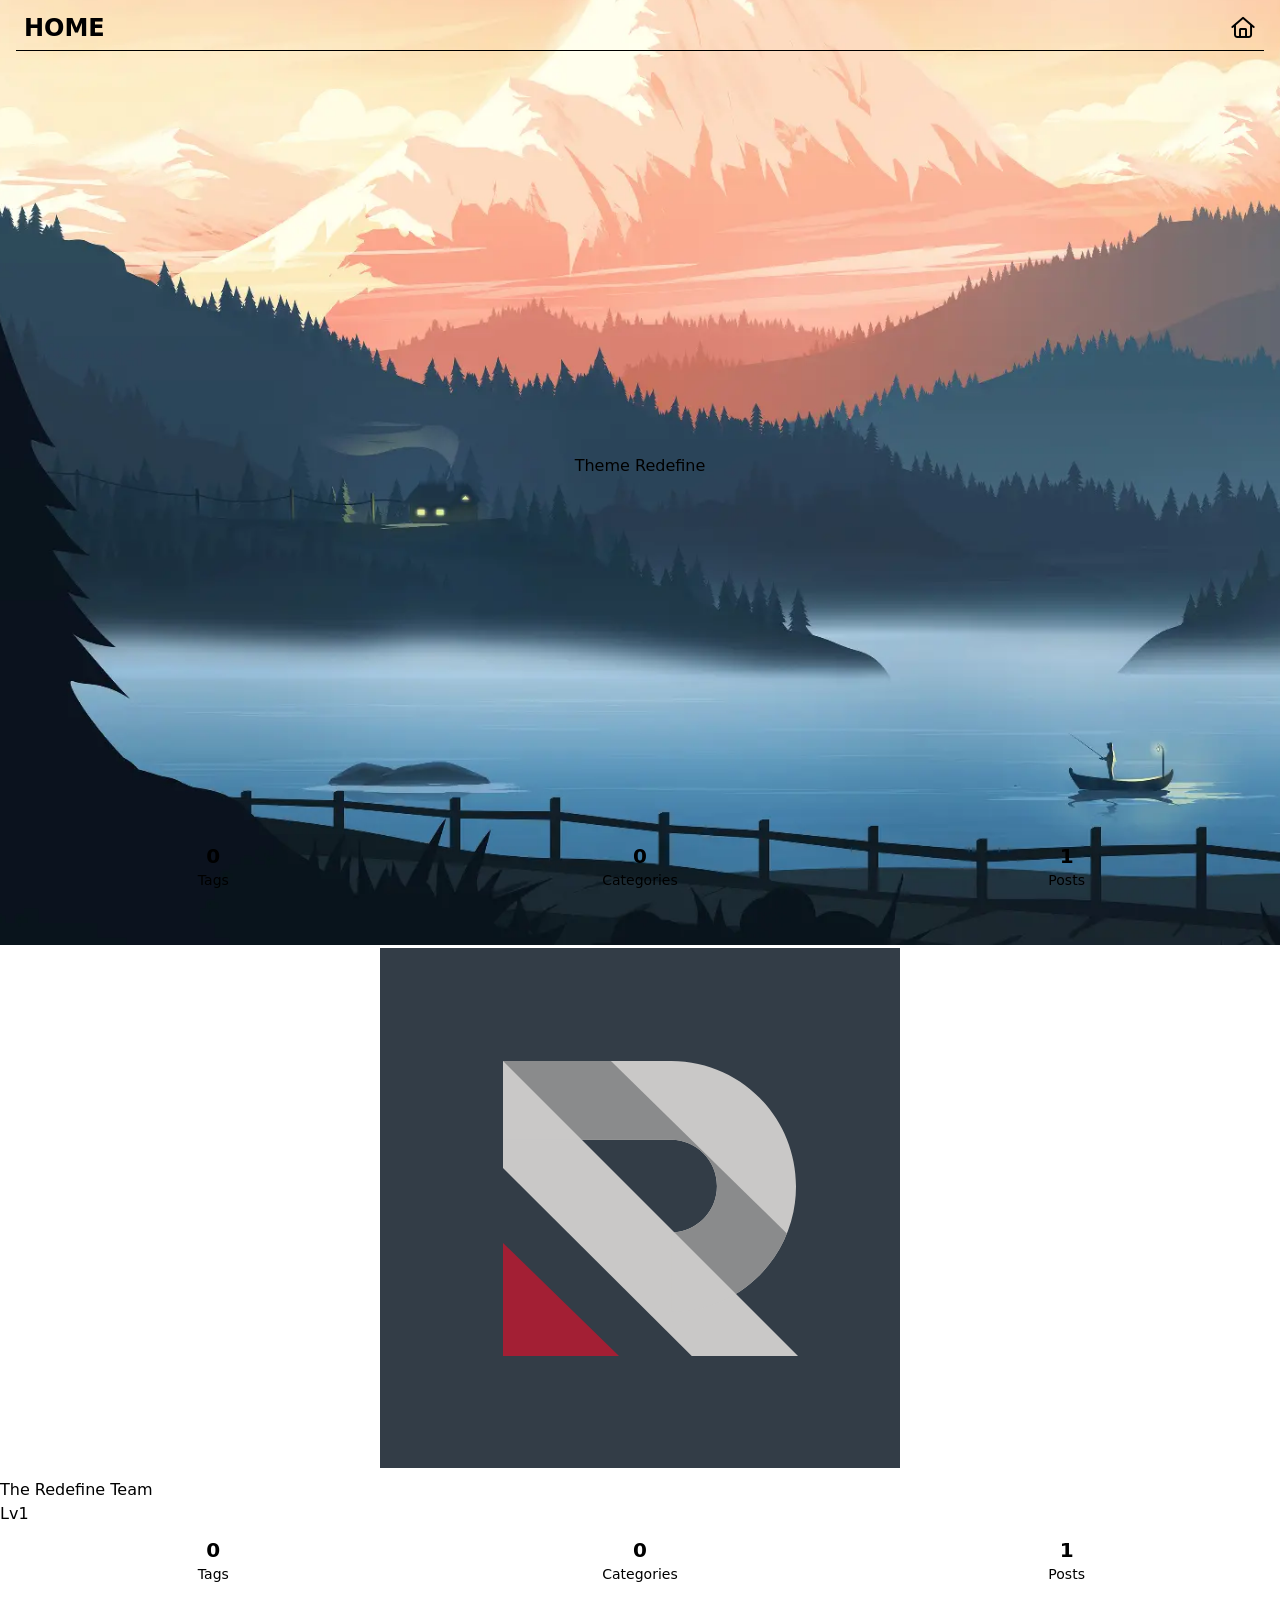
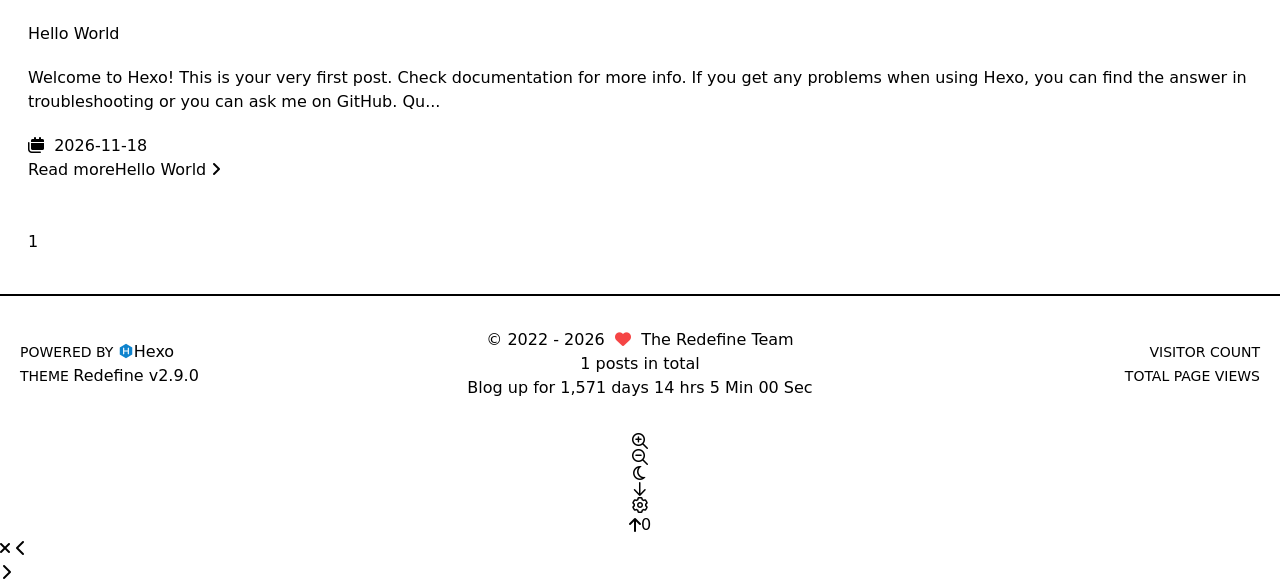
==== index.html @ 7c97bedc "Site updated: 2026-11-18 11:56:11" ====
<!DOCTYPE html>
<html lang="en">
<head>
    <meta charset="utf-8">
    <meta name="viewport" content="width=device-width, initial-scale=1">
    <meta name="keywords" content="Hexo Theme Redefine">
    
    
    <meta name="author" content="The Redefine Team">
    
    <!-- Completely eliminate flash of wrong theme -->
    <script>
        (function() {
            const THEME_KEY = "REDEFINE-THEME-STATUS";
            const DARK = "dark", LIGHT = "light";
            
            // Get preferred theme
            function getTheme() {
                try {
                    const saved = localStorage.getItem(THEME_KEY);
                    if (saved) {
                        const { isDark } = JSON.parse(saved);
                        return isDark ? DARK : LIGHT;
                    }
                } catch (e) {}
                
                return matchMedia("(prefers-color-scheme: dark)").matches ? DARK : LIGHT;
            }
            
            // Apply theme to document
            function applyTheme(theme) {
                const isDark = theme === DARK;
                const root = document.documentElement;
                
                // Set classes for compatibility
                root.classList.add(theme);
                root.classList.remove(isDark ? LIGHT : DARK);
                root.style.colorScheme = theme;
            }
            
            // Initial application
            const theme = getTheme();
            applyTheme(theme);
            
            // Listen for system preference changes
            matchMedia("(prefers-color-scheme: dark)").addEventListener("change", ({ matches }) => {
                // Only update if using system preference (no localStorage entry)
                if (!localStorage.getItem(THEME_KEY)) {
                    applyTheme(matches ? DARK : LIGHT);
                }
            });
            
            // Set body classes ASAP (before DOMContentLoaded)
            (function() {
                const addBodyClass = () => {
                    const b = document.body;
                    if (!b) return false;
                    b.classList.add(theme + "-mode");
                    return true;
                };

                // Try immediately
                if (addBodyClass()) return;

                // Observe until body exists
                const mo = new MutationObserver(() => {
                    if (addBodyClass()) mo.disconnect();
                });
                mo.observe(document.documentElement, { childList: true, subtree: true });
            })();
        })();
    </script>
    
    <!-- preconnect -->
    <link rel="preconnect" href="https://fonts.googleapis.com">
    <link rel="preconnect" href="https://fonts.gstatic.com" crossorigin>

    
    <!--- Seo Part-->
    
    <link rel="canonical" href="https://Cookie222333.github.io/"/>
    <meta name="robots" content="index,follow">
    <meta name="googlebot" content="index,follow">
    <meta name="revisit-after" content="1 days">
    
    
        
        <meta name="description" content="Hexo Theme Redefine, Redefine Your Hexo Journey.">
<meta property="og:type" content="website">
<meta property="og:title" content="Hexo">
<meta property="og:url" content="https://cookie222333.github.io/index.html">
<meta property="og:site_name" content="Hexo">
<meta property="og:description" content="Hexo Theme Redefine, Redefine Your Hexo Journey.">
<meta property="og:locale" content="en_US">
<meta property="og:image" content="https://cookie222333.github.io/images/redefine-og.webp">
<meta property="article:author" content="John Doe">
<meta name="twitter:card" content="summary">
<meta name="twitter:image" content="https://cookie222333.github.io/images/redefine-og.webp">
    
    
    <!--- Icon Part-->
    <link rel="icon" type="image/png" href="/images/redefine-favicon.svg" sizes="192x192">
    <link rel="apple-touch-icon" sizes="180x180" href="/images/redefine-favicon.svg">
    <meta name="theme-color" content="#A31F34">
    <link rel="shortcut icon" href="/images/redefine-favicon.svg">
    <!--- Page Info-->
    
    <title>
        
            Theme Redefine - Redefine Your Hexo Journey.
        
    </title>

    
<link rel="stylesheet" href="/fonts/Chillax/chillax.css">


    <!--- Inject Part-->
    

    
<link rel="stylesheet" href="/css/style.css">


    
        
<link rel="stylesheet" href="/css/build/tailwind.css">

    

    
<link rel="stylesheet" href="/fonts/GeistMono/geist-mono.css">

    
<link rel="stylesheet" href="/fonts/Geist/geist.css">

    <!--- Font Part-->
    
    
    
    
    
    

    <script id="hexo-configurations">
    window.config = {"hostname":"cookie222333.github.io","root":"/","language":"en"};
    window.theme = {"articles":{"style":{"font_size":"16px","line_height":1.5,"image_border_radius":"14px","image_alignment":"center","image_caption":false,"link_icon":true,"delete_mask":false,"title_alignment":"left","headings_top_spacing":{"h1":"3.2rem","h2":"2.4rem","h3":"1.9rem","h4":"1.6rem","h5":"1.4rem","h6":"1.3rem"}},"word_count":{"enable":true,"count":true,"min2read":true},"author_label":{"enable":true,"auto":false,"list":[]},"code_block":{"copy":true,"style":"mac","highlight_theme":{"light":"github","dark":"vs2015"},"font":{"enable":false,"family":null,"url":null}},"toc":{"enable":true,"max_depth":3,"number":false,"expand":true,"init_open":true},"copyright":{"enable":true,"default":"cc_by_nc_sa"},"lazyload":true,"pangu_js":false,"recommendation":{"enable":false,"title":"推荐阅读","limit":3,"mobile_limit":2,"placeholder":"/images/wallhaven-wqery6-light.webp","skip_dirs":[]}},"colors":{"primary":"#A31F34","secondary":null,"default_mode":"light"},"global":{"fonts":{"chinese":{"enable":false,"family":null,"url":null},"english":{"enable":false,"family":null,"url":null},"title":{"enable":false,"family":null,"url":null}},"content_max_width":"1000px","sidebar_width":"210px","hover":{"shadow":true,"scale":false},"scroll_progress":{"bar":false,"percentage":true},"website_counter":{"url":"https://cn.vercount.one/js","enable":true,"site_pv":true,"site_uv":true,"post_pv":true},"single_page":true,"preloader":{"enable":false,"custom_message":null},"side_tools":{"gear_rotation":true,"auto_expand":false},"open_graph":{"enable":true,"image":"/images/redefine-og.webp","description":"Hexo Theme Redefine, Redefine Your Hexo Journey."},"google_analytics":{"enable":false,"id":null}},"home_banner":{"enable":true,"style":"fixed","image":{"light":"/images/wallhaven-wqery6-light.webp","dark":"/images/wallhaven-wqery6-dark.webp"},"title":"Theme Redefine","subtitle":{"text":[],"hitokoto":{"enable":false,"show_author":false,"api":"https://v1.hitokoto.cn"},"typing_speed":100,"backing_speed":80,"starting_delay":500,"backing_delay":1500,"loop":true,"smart_backspace":true},"text_color":{"light":"#fff","dark":"#d1d1b6"},"text_style":{"title_size":"2.8rem","subtitle_size":"1.5rem","line_height":1.2},"custom_font":{"enable":false,"family":null,"url":null},"social_links":{"enable":false,"style":"default","links":[{"icon":"fa-brands fa-github","url":null},{"icon":"fa-brands fa-twitter","url":null},{"icon":"fa-solid fa-at","url":"you@example.com"},{"icon":"fa-brands fa-telegram","url":null},{"icon":"/images/custom-icon.svg","url":null}],"qrs":[{"icon":"fa-brands fa-weixin","qr":null},{"icon":"/images/custom-icon.svg","qr":null}]}},"plugins":{"feed":{"enable":false},"aplayer":{"enable":false,"type":"fixed","audios":[{"name":null,"artist":null,"url":null,"cover":null,"lrc":null}]},"mermaid":{"enable":false,"version":"11.4.1","theme":{"light":"default","dark":"dark"}}},"version":"2.9.0","navbar":{"auto_hide":false,"color":{"left":"#f78736","right":"#367df7","transparency":35},"width":{"home":"1200px","pages":"1000px"},"links":{"Home":{"path":"/","icon":"fa-regular fa-house"}},"search":{"enable":false,"preload":true}},"page_templates":{"friends_column":2,"tags_style":"blur","masonry":{"batch_size":12,"initial_batch_size":24}},"home":{"sidebar":{"enable":true,"position":"left","first_item":"menu","announcement":null,"show_on_mobile":true,"links":null},"article_date_format":"auto","excerpt_length":200,"categories":{"enable":true,"limit":3},"tags":{"enable":true,"limit":3}},"footer":{"runtime":true,"icon":"<i class=\"fa-solid fa-heart fa-beat\" style=\"--fa-animation-duration: 0.5s; color: #f54545\"></i>","start":"2022/8/17 11:45:14","statistics":true,"customize":null,"icp":{"enable":false,"number":null,"url":null}},"footerStart":"2022/8/17 11:45:14","mermaid":{"style":{"light":"default","dark":"dark"}}};
    window.lang_ago = {"second":"%s seconds ago","minute":"%s minutes ago","hour":"%s hours ago","day":"%s days ago","week":"%s weeks ago","month":"%s months ago","year":"%s years ago"};
    window.i18n = {"search":"Search...","toc":"On this page","prev":"Prev","next":"Next","prev_posts":"Prev posts","next_posts":"Next posts","page":"Page %d","recent_posts":"Recent Posts","share":"Share","powered_by":"POWERED BY %s","theme":"THEME","rss_feed":"RSS Feed","category":"Category","categories":"Categories","tag":"Tag","tags":"Tags","post":"Post","posts":"Posts","tagcloud":"Tag Cloud","comment":"Comment","comments":"Comments","home":"Home","archive":"Archive","archives":"Archives","top":"TOP","sticky":"Sticky","go-back-home":"Go Back Home","masonry_loading":"Loading photos...","image_viewer":"Image viewer","close":"Close","exif":{"title":"EXIF","cards":{"camera":"Camera","lens":"Lens","exposure":"Exposure","other":"Other"},"fields":{"make":"Brand","model":"Model","date_taken":"Date taken","lens_model":"Lens","focal_length":"Focal length","focus_mode":"Focus mode","shutter":"Shutter","aperture":"Aperture","iso":"ISO","exposure_program":"Exposure program","exposure_compensation":"Exposure compensation","metering_mode":"Metering mode","flash":"Flash","white_balance":"White balance","latitude":"Latitude","longitude":"Longitude","altitude":"Altitude"},"status":{"loading":"Loading...","no_exif":"No EXIF available","library_missing":"EXIF library not loaded","image_source_missing":"Image source unavailable","unavailable":"EXIF unavailable (blocked by CORS or missing metadata)","flag_unavailable":"EXIF unavailable"}},"about":"About","changelog":"Changelog","links":"Links","link":"Link","friends":"Friends","friend":"Friend","timeline":"Timeline","shuoshuo":"Shuoshuo","bookmarks":"Bookmarks","site_uv":"VISITOR COUNT","site_pv":"TOTAL PAGE VIEWS","read_more":"Read more","wordcount":"Words","min2read":"Mins","status":"Status","runtime":"Blog up for","days":"days","hours":"hrs","minutes":"Min","seconds":"Sec","optimized_by":"and Optimized by Evan","rights":"All Rights Reserved","site_posts":"%s posts in total","site_wordcount":"%s words in total","copyright":{"author":"Author","title":"Title","link":"Link","create_time":"Created at","update_time":"Updated at","license_title":"License","license_content":"This work is licensed under %s.","all_rights_reserved":"All Rights Reserved &#169; %s","public_domain":"This work is in the public domain."},"ago":{"second":"%s seconds ago","minute":"%s minutes ago","hour":"%s hours ago","day":"%s days ago","week":"%s weeks ago","month":"%s months ago","year":"%s years ago"},"create_time":"Created","update_time":"Updated","expired":"This post is written %s days ago, and the content may not be up to date."};
    window.data = {"masonry":false};
  </script>
    
    <!--- Fontawesome Part-->
    
<link rel="stylesheet" href="/fontawesome/fontawesome.min.css">

    
<link rel="stylesheet" href="/fontawesome/brands.min.css">

    
<link rel="stylesheet" href="/fontawesome/solid.min.css">

    
<link rel="stylesheet" href="/fontawesome/regular.min.css">

    
    
    
    
<meta name="generator" content="Hexo 8.1.2"></head>


<body>
	<div class="progress-bar-container">
	

	
	<span class="pjax-progress-bar"></span>
	<!--        <span class="swup-progress-icon">-->
	<!--            <i class="fa-solid fa-circle-notch fa-spin"></i>-->
	<!--        </span>-->
	
</div>

<main class="page-container" id="swup">

	
	
    <style>
        .home-banner-container {
            background: none !important;
        }
        .home-article-item,
        .sidebar-links,
        .sidebar-content,
        a.page-number,
        a.extend,
        .sidebar-links .links:hover,
        .right-bottom-tools,
        footer.footer {
            background-color: var(--background-color-transparent-80) !important;
        }
        .right-bottom-tools:hover,
        a.page-number:hover,
        a.extend:hover {
            background-color: var(--primary-color) !important;
        }
        .site-info,
        .home-article-sticky-label {
            background-color: var(--background-color-transparent-15) !important;
        }
        .home-article-sticky-label {
            backdrop-filter: none !important;
        }
    </style>
    <div class="home-banner-background transition-fade fixed top-0 left-0 w-screen h-screen scale-125 sm:scale-110 box-border will-change-transform bg-cover">
        <img src="/images/wallhaven-wqery6-light.webp" alt="home-banner-background" class="w-full h-full object-cover dark:hidden">
        <img src="/images/wallhaven-wqery6-dark.webp" alt="home-banner-background" class="w-full h-full object-cover hidden dark:block">
    </div>


<div class="home-banner-container flex justify-center items-center transition-fade relative">
    
    <div class="content mt-8 flex flex-col justify-center items-center transition-fade-down">
        <div class="description flex flex-col justify-center items-center w-screen font-medium text-center"
        
        >
            Theme Redefine
            
            
            
            
            
        </div>
        
    </div>
    <style>
        /* Mobile-specific QR code styles */
        .qr-toggle-item.qr-active .qr-popup {
            visibility: visible !important;
            opacity: 1 !important;
            transform: translateY(0) !important;
        }
        
        /* Prevent button from staying in focus/hover state on mobile */
        @media (hover: none) and (pointer: coarse) {
            .qr-toggle-item:focus,
            .qr-toggle-item:hover {
                background-color: transparent;
            }
            
            .qr-toggle-item .qr-trigger:focus,
            .qr-toggle-item .qr-trigger:hover {
                background-color: transparent;
                color: inherit;
            }
            
            /* Only show active state when explicitly toggled */
            .qr-popup {
                visibility: hidden !important;
                opacity: 0 !important;
            }
        }
    </style>
</div>

	

	<div class="main-content-container flex flex-col justify-between min-h-dvh">
		<div class="main-content-header">
			<header class="navbar-container px-6 md:px-12">
    <div class="navbar-content transition-navbar has-home-banner">
        <div class="left">
            
            <a class="logo-title" href="/">
                <h1>
                Theme Redefine
                </h1>
            </a>
        </div>

        <div class="right">
            <!-- PC -->
            <div class="desktop">
                <ul class="navbar-list">
                    
                        
                            

                            <li class="navbar-item">
                                <!-- Menu -->
                                <a class="active"
                                   href="/"
                                        >
                                    <i class="fa-regular fa-house fa-fw"></i>
                                    HOME
                                    
                                </a>

                                <!-- Submenu -->
                                
                            </li>
                    
                    
                </ul>
            </div>
            <!-- Mobile -->
            <div class="mobile">
                
                <div class="icon-item navbar-bar">
                    <div class="navbar-bar-middle"></div>
                </div>
            </div>
        </div>
    </div>

    <!-- Mobile sheet -->
    <div class="navbar-drawer h-dvh w-full absolute top-0 left-0 bg-background-color flex flex-col justify-between">
        <ul class="drawer-navbar-list flex flex-col px-4 justify-center items-start">
            
                
                    

                    <li class="drawer-navbar-item text-base my-1.5 flex flex-col w-full">
                        
                        <a class="py-1.5 px-2 flex flex-row items-center justify-between gap-1 hover:!text-primary active:!text-primary text-2xl font-semibold group border-b border-border-color hover:border-primary w-full active"
                           href="/"
                        >
                            <span>
                                HOME
                            </span>
                            
                                <i class="fa-regular fa-house fa-sm fa-fw"></i>
                            
                        </a>
                        

                        
                    </li>
            

            
            
        </ul>

        <div class="statistics flex justify-around my-2.5">
    <a class="item tag-count-item flex flex-col justify-center items-center w-20" href="/tags">
        <div class="number text-2xl sm:text-xl text-second-text-color font-semibold">0</div>
        <div class="label text-third-text-color text-sm">Tags</div>
    </a>
    <a class="item tag-count-item flex flex-col justify-center items-center w-20" href="/categories">
        <div class="number text-2xl sm:text-xl text-second-text-color font-semibold">0</div>
        <div class="label text-third-text-color text-sm">Categories</div>
    </a>
    <a class="item tag-count-item flex flex-col justify-center items-center w-20" href="/archives">
        <div class="number text-2xl sm:text-xl text-second-text-color font-semibold">1</div>
        <div class="label text-third-text-color text-sm">Posts</div>
    </a>
</div>
    </div>

    <div class="window-mask"></div>

</header>


		</div>

		<div class="main-content-body transition-fade-up">
			
			<div class="home-sidebar-container">
    <div class="sticky-container sticky">
        
        
            
            <div class="sidebar-content" >
                <div class="avatar flex justify-center">
    <img src="/images/redefine-avatar.svg">
</div>
                <div class="author flex flex-col justify-center my-2.5 mx-0">
    <div class="name">The Redefine Team</div>
    
        <div class="label">Lv1</div>
    
</div>
                <div class="statistics flex justify-around my-2.5">
    <a class="item tag-count-item flex flex-col justify-center items-center w-20" href="/tags">
        <div class="number text-2xl sm:text-xl text-second-text-color font-semibold">0</div>
        <div class="label text-third-text-color text-sm">Tags</div>
    </a>
    <a class="item tag-count-item flex flex-col justify-center items-center w-20" href="/categories">
        <div class="number text-2xl sm:text-xl text-second-text-color font-semibold">0</div>
        <div class="label text-third-text-color text-sm">Categories</div>
    </a>
    <a class="item tag-count-item flex flex-col justify-center items-center w-20" href="/archives">
        <div class="number text-2xl sm:text-xl text-second-text-color font-semibold">1</div>
        <div class="label text-third-text-color text-sm">Posts</div>
    </a>
</div>
            </div>
        

    </div>
</div>

			

			<div class="main-content">
				<div class="home-content-container">
    <ul class="home-article-list">
        
            <li class="home-article-item">

                

                

                
                <div class="flex flex-col gap-5 px-7 pb-7 pt-7">
                    <h3 class="home-article-title">
                        <a href="/2026/11/18/hello-world/">
                            Hello World
                        </a>
                    </h3>

                    <div class="home-article-content markdown-body">
                        
                            
                            Welcome to Hexo! This is your very first post. Check documentation for more info. If you get any problems when using Hexo, you can find the answer in troubleshooting or you can ask me on GitHub.
Qu...
                        
                    </div>

                    <div class="home-article-meta-info-container">
    <div class="home-article-meta-info">
        <span><i class="fa-solid fa-calendars"></i>&nbsp;
            <span class="home-article-date" data-date="Wed Nov 18 2026 11:43:01 GMT+0800">
                
                    2026-11-18
                
            </span>
        </span>
        
        
    </div>

    <a href="/2026/11/18/hello-world/">Read more<span class="seo-reader-text">Hello World</span>&nbsp;<i class="fa-solid fa-angle-right"></i></a>
</div>

                </div>
            </li>
        
    </ul>

    <div class="home-paginator px-7 py-5">
        <div class="paginator">
	<span class="page-number current">1</span>
</div>
  
    </div>
</div>

			</div>

			
		</div>

		<div class="main-content-footer">
			<footer class="footer mt-5 py-5 h-auto text-base text-third-text-color relative border-t-2 border-t-border-color">
    <div class="info-container py-3 text-center">
        
        <div class="text-center">
            &copy;
            
              <span>2022</span>
              -
            
            2026&nbsp;&nbsp;<i class="fa-solid fa-heart fa-beat" style="--fa-animation-duration: 0.5s; color: #f54545"></i>&nbsp;&nbsp;<a href="/">The Redefine Team</a>
            
                
                <p class="post-count space-x-0.5">
                    <span>
                        1 posts in total
                    </span>
                    
                </p>
            
        </div>
        
            <script data-swup-reload-script src="https://cn.vercount.one/js"></script>
            <div class="relative text-center lg:absolute lg:right-[20px] lg:top-1/2 lg:-translate-y-1/2 lg:text-right">
                
                    <span id="busuanzi_container_site_uv" class="lg:!block">
                        <span class="text-sm">VISITOR COUNT</span>
                        <span id="busuanzi_value_site_uv"></span>
                    </span>
                
                
                    <span id="busuanzi_container_site_pv" class="lg:!block">
                        <span class="text-sm">TOTAL PAGE VIEWS</span>
                        <span id="busuanzi_value_site_pv"></span>
                    </span>
                
            </div>
        
        <div class="relative text-center lg:absolute lg:left-[20px] lg:top-1/2 lg:-translate-y-1/2 lg:text-left">
            <span class="lg:block text-sm">POWERED BY <?xml version="1.0" encoding="utf-8"?><!DOCTYPE svg PUBLIC "-//W3C//DTD SVG 1.1//EN" "http://www.w3.org/Graphics/SVG/1.1/DTD/svg11.dtd"><svg class="relative top-[2px] inline-block align-baseline" version="1.1" id="圖層_1" xmlns="http://www.w3.org/2000/svg" xmlns:xlink="http://www.w3.org/1999/xlink" x="0px" y="0px" width="1rem" height="1rem" viewBox="0 0 512 512" enable-background="new 0 0 512 512" xml:space="preserve"><path fill="#0E83CD" d="M256.4,25.8l-200,115.5L56,371.5l199.6,114.7l200-115.5l0.4-230.2L256.4,25.8z M349,354.6l-18.4,10.7l-18.6-11V275H200v79.6l-18.4,10.7l-18.6-11v-197l18.5-10.6l18.5,10.8V237h112v-79.6l18.5-10.6l18.5,10.8V354.6z"/></svg><a target="_blank" class="text-base" href="https://hexo.io">Hexo</a></span>
            <span class="text-sm lg:block">THEME&nbsp;<a class="text-base" target="_blank" href="https://github.com/EvanNotFound/hexo-theme-redefine">Redefine v2.9.0</a></span>
        </div>
        
        
            <div>
                Blog up for <span class="odometer" id="runtime_days" ></span> days <span class="odometer" id="runtime_hours"></span> hrs <span class="odometer" id="runtime_minutes"></span> Min <span class="odometer" id="runtime_seconds"></span> Sec
            </div>
        
        
            <script data-swup-reload-script>
                try {
                    function odometer_init() {
                    const elements = document.querySelectorAll('.odometer');
                    elements.forEach(el => {
                        new Odometer({
                            el,
                            format: '( ddd).dd',
                            duration: 200
                        });
                    });
                    }
                    odometer_init();
                } catch (error) {}
            </script>
        
        
        
    </div>  
</footer>
		</div>
	</div>

	

	<div class="right-side-tools-container">
		<div class="side-tools-container">
	<ul class="hidden-tools-list">
		<li class="right-bottom-tools tool-font-adjust-plus flex justify-center items-center">
			<i class="fa-regular fa-magnifying-glass-plus"></i>
		</li>

		<li class="right-bottom-tools tool-font-adjust-minus flex justify-center items-center">
			<i class="fa-regular fa-magnifying-glass-minus"></i>
		</li>

		<li class="right-bottom-tools tool-dark-light-toggle flex justify-center items-center">
			<i class="fa-regular fa-moon"></i>
		</li>

		<!-- rss -->
		

		

		<li class="right-bottom-tools tool-scroll-to-bottom flex justify-center items-center">
			<i class="fa-regular fa-arrow-down"></i>
		</li>
	</ul>

	<ul class="visible-tools-list">
		<li class="right-bottom-tools toggle-tools-list flex justify-center items-center">
			<i class="fa-regular fa-cog fa-spin"></i>
		</li>
		
		<li class="right-bottom-tools tool-scroll-to-top flex justify-center items-center">
			<i class="arrow-up fas fa-arrow-up"></i>
			<span class="percent"></span>
		</li>
		
		
	</ul>
</div>
	</div>

	<div class="image-viewer-container" role="dialog" aria-modal="true" aria-label="Image viewer">
	<button class="image-viewer-close" type="button" aria-label="Close">
		<i class="fa-solid fa-xmark"></i>
	</button>
	<button class="image-viewer-prev" type="button" aria-label="Prev">
		<i class="fa-solid fa-chevron-left"></i>
	</button>
	<div class="image-viewer-frame">
		<img src="" alt="">
	</div>
	<div class="image-viewer-exif-panel hidden absolute left-1/2 bottom-20 -translate-x-1/2 w-[min(92vw,420px)] max-h-[60vh] overflow-hidden rounded-2xl bg-background-color-transparent-80 p-4 text-left shadow-redefine-flat backdrop-blur-md" role="dialog" aria-label="EXIF" aria-hidden="true">
		<div class="flex items-center justify-between mb-3">
			<span class="text-sm font-semibold text-first-text-color">EXIF</span>
			<button class="image-viewer-exif-close flex h-8 w-8 items-center justify-center rounded-full bg-background-color-transparent-80 text-first-text-color transition hover:bg-background-color-transparent-40" type="button" aria-label="Close">
				<i class="fa-solid fa-xmark text-[0.65rem]"></i>
			</button>
		</div>
		<div class="image-viewer-exif-cards grid grid-cols-1 sm:grid-cols-2 gap-3 max-h-[50vh] overflow-y-auto pr-1 scrollbar-hide"></div>
		<template class="image-viewer-exif-card-template">
			<div class="rounded-lg bg-background-color-transparent-40 px-3 py-2">
				<div class="image-viewer-exif-card-header flex items-center gap-2 mb-1">
					<i class="image-viewer-exif-card-icon fa-solid fa-circle-info text-xs text-third-text-color"></i>
					<div class="image-viewer-exif-card-title text-xs font-semibold text-first-text-color"></div>
				</div>
				<div class="image-viewer-exif-card-items flex flex-col gap-1"></div>
			</div>
		</template>
	</div>
	<button class="image-viewer-exif-toggle flex items-center gap-2 hidden absolute left-1/2 bottom-6 -translate-x-1/2 rounded-full border border-border-color bg-background-color-transparent-80 px-4 py-2 text-first-text-color backdrop-blur-md transition hover:bg-background-color-transparent-40" type="button" aria-label="EXIF" aria-expanded="false">
		<i class="fa-solid fa-circle-info text-xs"></i>
		<span class="text-xs font-semibold uppercase tracking-wider">EXIF</span>
	</button>
	<button class="image-viewer-next" type="button" aria-label="Next">
		<i class="fa-solid fa-chevron-right"></i>
	</button>
</div>


	

</main>



<script src="/js/build/libs/Swup.min.js"></script>

<script src="/js/build/libs/SwupSlideTheme.min.js"></script>

<script src="/js/build/libs/SwupScriptsPlugin.min.js"></script>

<script src="/js/build/libs/SwupProgressPlugin.min.js"></script>

<script src="/js/build/libs/SwupScrollPlugin.min.js"></script>

<script src="/js/build/libs/SwupPreloadPlugin.min.js"></script>

<script>
    window.swup = new Swup({
        plugins: [
            new SwupScriptsPlugin({
                optin: true,
            }),
            new SwupProgressPlugin(),
            new SwupScrollPlugin({
                offset: 80,
            }),
            new SwupSlideTheme({
                mainElement: ".main-content-body",
            }),
            new SwupPreloadPlugin(),
        ],
        containers: ["#swup"],
    });

    window.dispatchEvent(
        new CustomEvent("redefine:swup:ready", {
            detail: {
                swup: window.swup,
            },
        }),
    );
</script>




	
<script src="/js/build/main.js" type="module"></script>



    
<script src="/js/build/libs/odometer.min.js"></script>

    
<link rel="stylesheet" href="/assets/odometer-theme-minimal.css">















<script src="/js/build/libs/moment-with-locales.min.js" data-swup-reload-script=""></script>



	
</body>

</html>
---- fonts/Chillax/chillax.css ----
/**
 * @license
 *
 * Font Family: Chillax
 * Designed by: Manushi Parikh
 * URL: https://www.fontshare.com/fonts/chillax
 * © 2023 Indian Type Foundry
 *
 * Font Style:
 * Chillax Variable(Variable font)
 *
*/


/**
* This is a variable font
* You can controll variable axes as shown below:
* font-variation-settings: 'wght' 700.0;
*
* available axes:

* 'wght' (range from 200.0 to 700.0)

*/

@font-face {
    font-family: 'Chillax-Variable';
    src:local('Chillax-Variable'),
        local('ChillaxVariable'),
        local('Chillax Variable'),
        local('Chillax'),
        url('Chillax-Variable.woff2') format('woff2'),
        url('Chillax-Variable.woff') format('woff'),
        url('Chillax-Variable.ttf') format('truetype');
    font-weight: 200 700;
    font-display: swap;
    font-style: normal;
}
---- fonts/GeistMono/geist-mono.css ----
/*
 * Geist Mono Variable v1.3.0
 * By Vercel
 */

@font-face {
  font-display: swap;
  font-family: "Geist Mono";
  font-style: normal;
  font-weight: 400;
  src: local('Geist Mono'),
  local('GeistMono'),
  url("GeistMonoVF.woff2") format("woff2"),
  url("GeistMonoVF.woff") format("woff"),
  url("GeistMonoVF.ttf") format("truetype");
}
---- fonts/Geist/geist.css ----
/*
 * Geist Variable v1.3.0
 * By Vercel
 */

@font-face {
    font-family: 'Geist Variable';
    src: local('Geist Variable'),
    local('GeistVariable'),
    url('GeistVF.woff2') format('woff2'),
    url('GeistVF.woff') format('woff'),
    url('GeistVF.ttf') format('truetype');
    font-weight: 200 700;
    font-display: swap;
    font-style: normal;
}
---- assets/odometer-theme-minimal.css ----
.odometer.odometer-auto-theme, .odometer.odometer-theme-minimal {
  display: inline-block;
  vertical-align: middle;
  *vertical-align: auto;
  *zoom: 1;
  *display: inline;
  position: relative;
}
.odometer.odometer-auto-theme .odometer-digit, .odometer.odometer-theme-minimal .odometer-digit {
  display: inline-block;
  vertical-align: middle;
  *vertical-align: auto;
  *zoom: 1;
  *display: inline;
  position: relative;
}
.odometer.odometer-auto-theme .odometer-digit .odometer-digit-spacer, .odometer.odometer-theme-minimal .odometer-digit .odometer-digit-spacer {
  display: inline-block;
  vertical-align: middle;
  *vertical-align: auto;
  *zoom: 1;
  *display: inline;
  visibility: hidden;
}
.odometer.odometer-auto-theme .odometer-digit .odometer-digit-inner, .odometer.odometer-theme-minimal .odometer-digit .odometer-digit-inner {
  text-align: left;
  display: block;
  position: absolute;
  top: 0;
  left: 0;
  right: 0;
  bottom: 0;
  overflow: hidden;
}
.odometer.odometer-auto-theme .odometer-digit .odometer-ribbon, .odometer.odometer-theme-minimal .odometer-digit .odometer-ribbon {
  display: block;
}
.odometer.odometer-auto-theme .odometer-digit .odometer-ribbon-inner, .odometer.odometer-theme-minimal .odometer-digit .odometer-ribbon-inner {
  display: block;
  -webkit-backface-visibility: hidden;
}
.odometer.odometer-auto-theme .odometer-digit .odometer-value, .odometer.odometer-theme-minimal .odometer-digit .odometer-value {
  display: block;
  -webkit-transform: translateZ(0);
}
.odometer.odometer-auto-theme .odometer-digit .odometer-value.odometer-last-value, .odometer.odometer-theme-minimal .odometer-digit .odometer-value.odometer-last-value {
  position: absolute;
}
.odometer.odometer-auto-theme.odometer-animating-up .odometer-ribbon-inner, .odometer.odometer-theme-minimal.odometer-animating-up .odometer-ribbon-inner {
  -webkit-transition: -webkit-transform 2s;
  -moz-transition: -moz-transform 2s;
  -ms-transition: -ms-transform 2s;
  -o-transition: -o-transform 2s;
  transition: transform 2s;
}
.odometer.odometer-auto-theme.odometer-animating-up.odometer-animating .odometer-ribbon-inner, .odometer.odometer-theme-minimal.odometer-animating-up.odometer-animating .odometer-ribbon-inner {
  -webkit-transform: translateY(-100%);
  -moz-transform: translateY(-100%);
  -ms-transform: translateY(-100%);
  -o-transform: translateY(-100%);
  transform: translateY(-100%);
}
.odometer.odometer-auto-theme.odometer-animating-down .odometer-ribbon-inner, .odometer.odometer-theme-minimal.odometer-animating-down .odometer-ribbon-inner {
  -webkit-transform: translateY(-100%);
  -moz-transform: translateY(-100%);
  -ms-transform: translateY(-100%);
  -o-transform: translateY(-100%);
  transform: translateY(-100%);
}
.odometer.odometer-auto-theme.odometer-animating-down.odometer-animating .odometer-ribbon-inner, .odometer.odometer-theme-minimal.odometer-animating-down.odometer-animating .odometer-ribbon-inner {
  -webkit-transition: -webkit-transform 2s;
  -moz-transition: -moz-transform 2s;
  -ms-transition: -ms-transform 2s;
  -o-transition: -o-transform 2s;
  transition: transform 2s;
  -webkit-transform: translateY(0);
  -moz-transform: translateY(0);
  -ms-transform: translateY(0);
  -o-transform: translateY(0);
  transform: translateY(0);
}
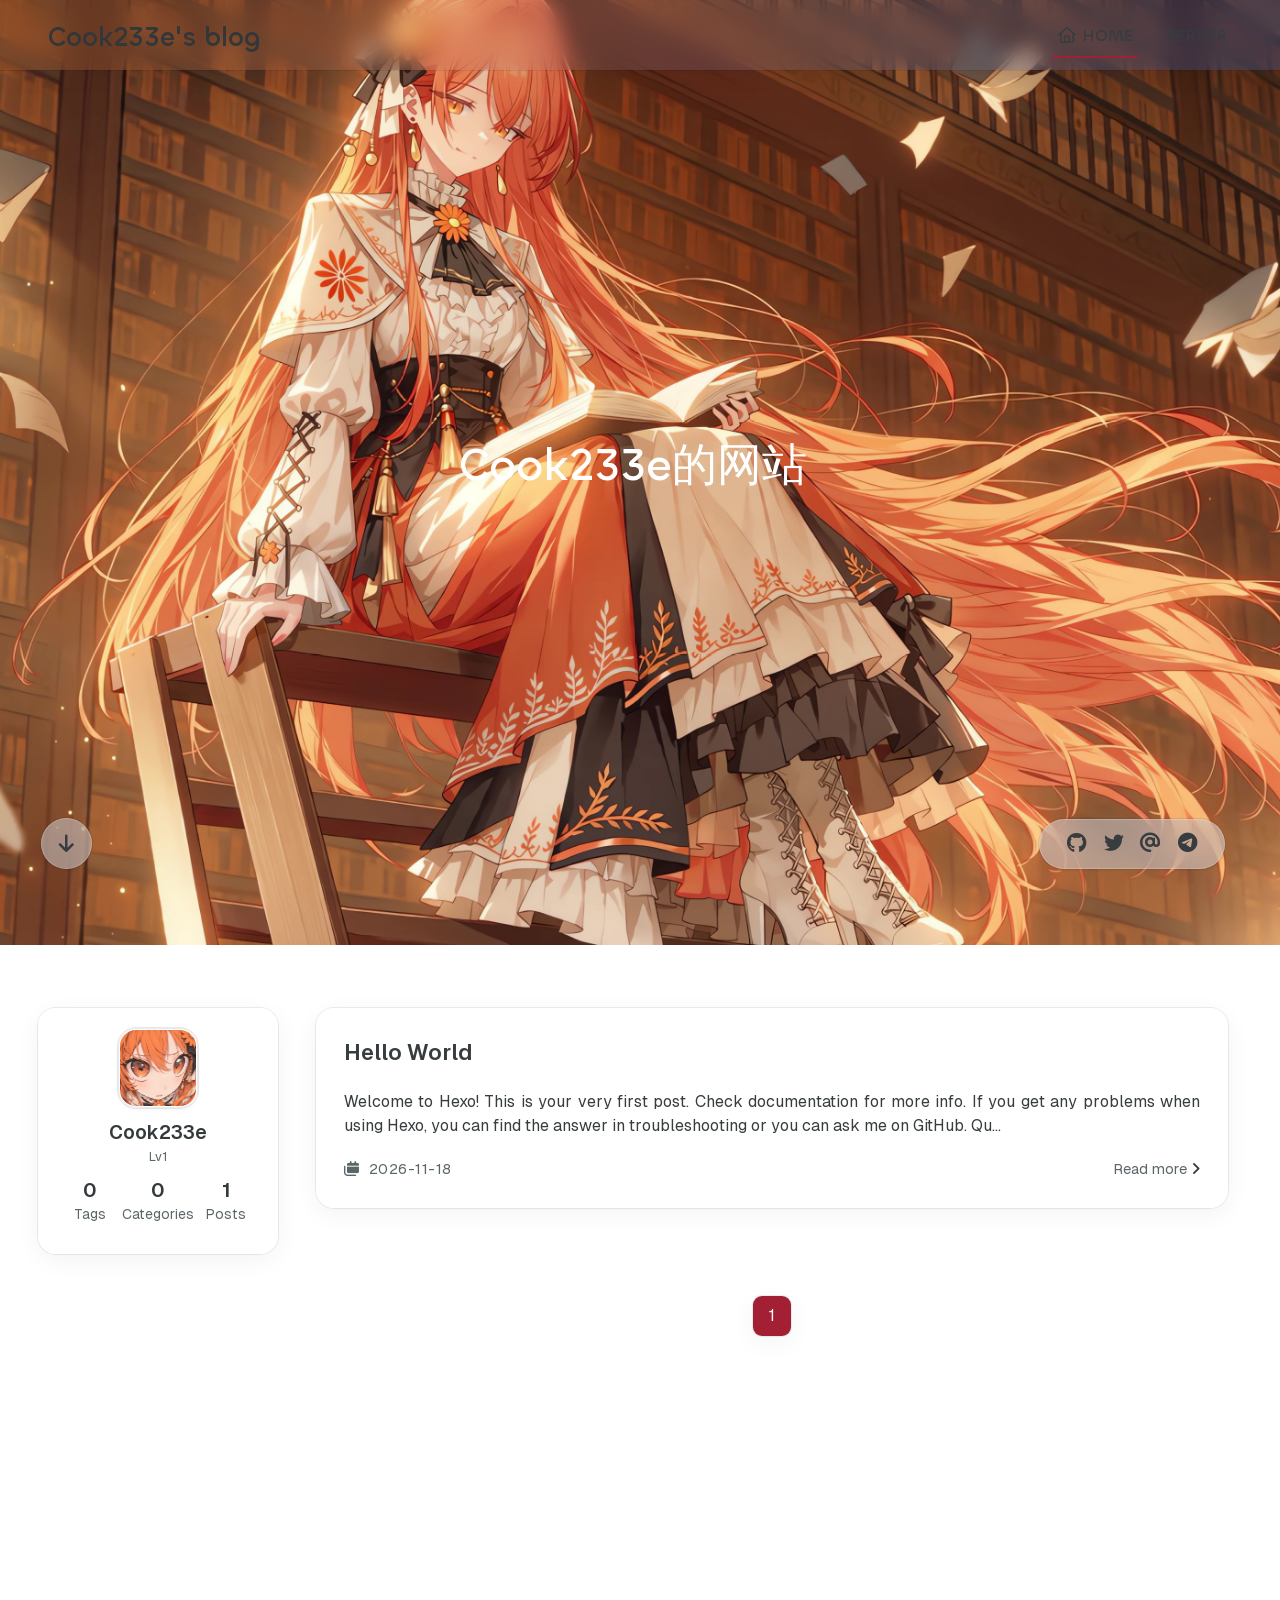
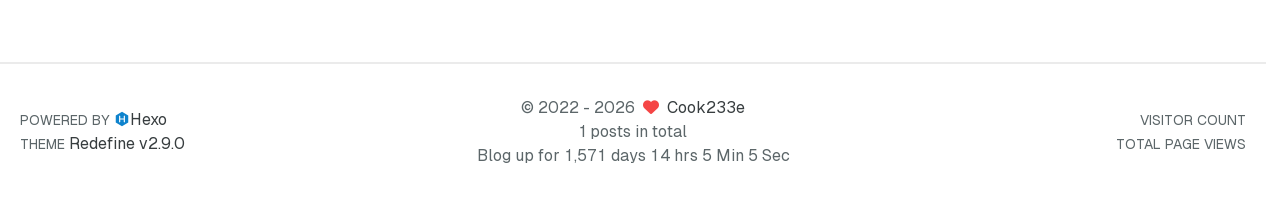
==== commit 9cbcda01: "Site updated: 2026-11-18 13:00:04" ====
--- a/index.html
+++ b/index.html
@@ -1,12 +1,12 @@
 <!DOCTYPE html>
-<html lang="en">
+<html lang="zh_CN">
 <head>
     <meta charset="utf-8">
     <meta name="viewport" content="width=device-width, initial-scale=1">
     <meta name="keywords" content="Hexo Theme Redefine">
     
     
-    <meta name="author" content="The Redefine Team">
+    <meta name="author" content="Cook233e">
     
     <!-- Completely eliminate flash of wrong theme -->
     <script>
@@ -91,7 +91,7 @@
 <meta property="og:url" content="https://cookie222333.github.io/index.html">
 <meta property="og:site_name" content="Hexo">
 <meta property="og:description" content="Hexo Theme Redefine, Redefine Your Hexo Journey.">
-<meta property="og:locale" content="en_US">
+<meta property="og:locale" content="zh_CN">
 <meta property="og:image" content="https://cookie222333.github.io/images/redefine-og.webp">
 <meta property="article:author" content="John Doe">
 <meta name="twitter:card" content="summary">
@@ -99,15 +99,15 @@
     
     
     <!--- Icon Part-->
-    <link rel="icon" type="image/png" href="/images/redefine-favicon.svg" sizes="192x192">
-    <link rel="apple-touch-icon" sizes="180x180" href="/images/redefine-favicon.svg">
+    <link rel="icon" type="image/png" href="/images/touxiang.png" sizes="192x192">
+    <link rel="apple-touch-icon" sizes="180x180" href="/images/touxiang.png">
     <meta name="theme-color" content="#A31F34">
-    <link rel="shortcut icon" href="/images/redefine-favicon.svg">
+    <link rel="shortcut icon" href="/images/touxiang.png">
     <!--- Page Info-->
     
     <title>
         
-            Theme Redefine - Redefine Your Hexo Journey.
+            Cook233e&#39;s blog - 一个普通的标题
         
     </title>
 
@@ -141,10 +141,14 @@
     
     
     
+        
+<script src="/js/build/libs/anime.min.js"></script>
+
+    
 
     <script id="hexo-configurations">
-    window.config = {"hostname":"cookie222333.github.io","root":"/","language":"en"};
-    window.theme = {"articles":{"style":{"font_size":"16px","line_height":1.5,"image_border_radius":"14px","image_alignment":"center","image_caption":false,"link_icon":true,"delete_mask":false,"title_alignment":"left","headings_top_spacing":{"h1":"3.2rem","h2":"2.4rem","h3":"1.9rem","h4":"1.6rem","h5":"1.4rem","h6":"1.3rem"}},"word_count":{"enable":true,"count":true,"min2read":true},"author_label":{"enable":true,"auto":false,"list":[]},"code_block":{"copy":true,"style":"mac","highlight_theme":{"light":"github","dark":"vs2015"},"font":{"enable":false,"family":null,"url":null}},"toc":{"enable":true,"max_depth":3,"number":false,"expand":true,"init_open":true},"copyright":{"enable":true,"default":"cc_by_nc_sa"},"lazyload":true,"pangu_js":false,"recommendation":{"enable":false,"title":"推荐阅读","limit":3,"mobile_limit":2,"placeholder":"/images/wallhaven-wqery6-light.webp","skip_dirs":[]}},"colors":{"primary":"#A31F34","secondary":null,"default_mode":"light"},"global":{"fonts":{"chinese":{"enable":false,"family":null,"url":null},"english":{"enable":false,"family":null,"url":null},"title":{"enable":false,"family":null,"url":null}},"content_max_width":"1000px","sidebar_width":"210px","hover":{"shadow":true,"scale":false},"scroll_progress":{"bar":false,"percentage":true},"website_counter":{"url":"https://cn.vercount.one/js","enable":true,"site_pv":true,"site_uv":true,"post_pv":true},"single_page":true,"preloader":{"enable":false,"custom_message":null},"side_tools":{"gear_rotation":true,"auto_expand":false},"open_graph":{"enable":true,"image":"/images/redefine-og.webp","description":"Hexo Theme Redefine, Redefine Your Hexo Journey."},"google_analytics":{"enable":false,"id":null}},"home_banner":{"enable":true,"style":"fixed","image":{"light":"/images/wallhaven-wqery6-light.webp","dark":"/images/wallhaven-wqery6-dark.webp"},"title":"Theme Redefine","subtitle":{"text":[],"hitokoto":{"enable":false,"show_author":false,"api":"https://v1.hitokoto.cn"},"typing_speed":100,"backing_speed":80,"starting_delay":500,"backing_delay":1500,"loop":true,"smart_backspace":true},"text_color":{"light":"#fff","dark":"#d1d1b6"},"text_style":{"title_size":"2.8rem","subtitle_size":"1.5rem","line_height":1.2},"custom_font":{"enable":false,"family":null,"url":null},"social_links":{"enable":false,"style":"default","links":[{"icon":"fa-brands fa-github","url":null},{"icon":"fa-brands fa-twitter","url":null},{"icon":"fa-solid fa-at","url":"you@example.com"},{"icon":"fa-brands fa-telegram","url":null},{"icon":"/images/custom-icon.svg","url":null}],"qrs":[{"icon":"fa-brands fa-weixin","qr":null},{"icon":"/images/custom-icon.svg","qr":null}]}},"plugins":{"feed":{"enable":false},"aplayer":{"enable":false,"type":"fixed","audios":[{"name":null,"artist":null,"url":null,"cover":null,"lrc":null}]},"mermaid":{"enable":false,"version":"11.4.1","theme":{"light":"default","dark":"dark"}}},"version":"2.9.0","navbar":{"auto_hide":false,"color":{"left":"#f78736","right":"#367df7","transparency":35},"width":{"home":"1200px","pages":"1000px"},"links":{"Home":{"path":"/","icon":"fa-regular fa-house"}},"search":{"enable":false,"preload":true}},"page_templates":{"friends_column":2,"tags_style":"blur","masonry":{"batch_size":12,"initial_batch_size":24}},"home":{"sidebar":{"enable":true,"position":"left","first_item":"menu","announcement":null,"show_on_mobile":true,"links":null},"article_date_format":"auto","excerpt_length":200,"categories":{"enable":true,"limit":3},"tags":{"enable":true,"limit":3}},"footer":{"runtime":true,"icon":"<i class=\"fa-solid fa-heart fa-beat\" style=\"--fa-animation-duration: 0.5s; color: #f54545\"></i>","start":"2022/8/17 11:45:14","statistics":true,"customize":null,"icp":{"enable":false,"number":null,"url":null}},"footerStart":"2022/8/17 11:45:14","mermaid":{"style":{"light":"default","dark":"dark"}}};
+    window.config = {"hostname":"cookie222333.github.io","root":"/","language":"zh_CN"};
+    window.theme = {"articles":{"style":{"font_size":"16px","line_height":1.5,"image_border_radius":"14px","image_alignment":"center","image_caption":false,"link_icon":true,"delete_mask":false,"title_alignment":"left","headings_top_spacing":{"h1":"3.2rem","h2":"2.4rem","h3":"1.9rem","h4":"1.6rem","h5":"1.4rem","h6":"1.3rem"}},"word_count":{"enable":true,"count":true,"min2read":true},"author_label":{"enable":true,"auto":false,"list":[]},"code_block":{"copy":true,"style":"mac","highlight_theme":{"light":"github","dark":"vs2015"},"font":{"enable":false,"family":null,"url":null}},"toc":{"enable":true,"max_depth":3,"number":false,"expand":true,"init_open":true},"copyright":{"enable":true,"default":"cc_by_nc_sa"},"lazyload":true,"pangu_js":false,"recommendation":{"enable":false,"title":"推荐阅读","limit":3,"mobile_limit":2,"placeholder":"/images/wallhaven-wqery6-light.webp","skip_dirs":[]}},"colors":{"primary":"#A31F34","secondary":null,"default_mode":"light"},"global":{"fonts":{"chinese":{"enable":false,"family":null,"url":null},"english":{"enable":false,"family":null,"url":null},"title":{"enable":false,"family":null,"url":null}},"content_max_width":"1000px","sidebar_width":"210px","hover":{"shadow":true,"scale":true},"scroll_progress":{"bar":true,"percentage":true},"website_counter":{"url":"https://cn.vercount.one/js","enable":true,"site_pv":true,"site_uv":true,"post_pv":true},"single_page":true,"preloader":{"enable":true,"custom_message":"Welcome"},"side_tools":{"gear_rotation":true,"auto_expand":true},"open_graph":{"enable":true,"image":"/images/redefine-og.webp","description":"Hexo Theme Redefine, Redefine Your Hexo Journey."},"google_analytics":{"enable":false,"id":null}},"home_banner":{"enable":true,"style":"fixed","image":{"light":"/images/bj.jpg","dark":"/images/bj.jpg"},"title":"Cook233e的网站","subtitle":{"text":["Loading..."],"hitokoto":{"enable":true,"show_author":false,"api":"https://v1.hitokoto.cn"},"typing_speed":100,"backing_speed":80,"starting_delay":500,"backing_delay":1500,"loop":true,"smart_backspace":true},"text_color":{"light":"#fff","dark":"#d1d1b6"},"text_style":{"title_size":"2.8rem","subtitle_size":"1.5rem","line_height":1.2},"custom_font":{"enable":false,"family":null,"url":null},"social_links":{"enable":true,"style":"default","links":[{"icon":"fa-brands fa-github","url":"https://github.com/Cookie222333"},{"icon":"fa-brands fa-twitter","url":"https://x.com/_shuiy"},{"icon":"fa-solid fa-at","url":"3460029034@qq.com"},{"icon":"fa-brands fa-telegram","url":"https://t.me/reimu1z"},{"icon":"/images/custom-icon.svg","url":null}],"qrs":[{"icon":null,"qr":null},{"icon":null,"qr":null}]}},"plugins":{"feed":{"enable":false},"aplayer":{"enable":false,"type":"fixed","audios":[{"name":null,"artist":null,"url":null,"cover":null,"lrc":null}]},"mermaid":{"enable":false,"version":"11.4.1","theme":{"light":"default","dark":"dark"}}},"version":"2.9.0","navbar":{"auto_hide":true,"color":{"left":"#f78736","right":"#367df7","transparency":35},"width":{"home":"1200px","pages":"1000px"},"links":{"Home":{"path":"/","icon":"fa-regular fa-house"},"Server":{"path":"https://www.4iw.de","icon":null}},"search":{"enable":false,"preload":true}},"page_templates":{"friends_column":2,"tags_style":"blur","masonry":{"batch_size":12,"initial_batch_size":24}},"home":{"sidebar":{"enable":true,"position":"left","first_item":"menu","announcement":null,"show_on_mobile":true,"links":null},"article_date_format":"auto","excerpt_length":200,"categories":{"enable":true,"limit":3},"tags":{"enable":true,"limit":3}},"footer":{"runtime":true,"icon":"<i class=\"fa-solid fa-heart fa-beat\" style=\"--fa-animation-duration: 0.5s; color: #f54545\"></i>","start":"2022/8/17 11:45:14","statistics":true,"customize":null,"icp":{"enable":false,"number":null,"url":null}},"footerStart":"2022/8/17 11:45:14","mermaid":{"style":{"light":"default","dark":"dark"}}};
     window.lang_ago = {"second":"%s seconds ago","minute":"%s minutes ago","hour":"%s hours ago","day":"%s days ago","week":"%s weeks ago","month":"%s months ago","year":"%s years ago"};
     window.i18n = {"search":"Search...","toc":"On this page","prev":"Prev","next":"Next","prev_posts":"Prev posts","next_posts":"Next posts","page":"Page %d","recent_posts":"Recent Posts","share":"Share","powered_by":"POWERED BY %s","theme":"THEME","rss_feed":"RSS Feed","category":"Category","categories":"Categories","tag":"Tag","tags":"Tags","post":"Post","posts":"Posts","tagcloud":"Tag Cloud","comment":"Comment","comments":"Comments","home":"Home","archive":"Archive","archives":"Archives","top":"TOP","sticky":"Sticky","go-back-home":"Go Back Home","masonry_loading":"Loading photos...","image_viewer":"Image viewer","close":"Close","exif":{"title":"EXIF","cards":{"camera":"Camera","lens":"Lens","exposure":"Exposure","other":"Other"},"fields":{"make":"Brand","model":"Model","date_taken":"Date taken","lens_model":"Lens","focal_length":"Focal length","focus_mode":"Focus mode","shutter":"Shutter","aperture":"Aperture","iso":"ISO","exposure_program":"Exposure program","exposure_compensation":"Exposure compensation","metering_mode":"Metering mode","flash":"Flash","white_balance":"White balance","latitude":"Latitude","longitude":"Longitude","altitude":"Altitude"},"status":{"loading":"Loading...","no_exif":"No EXIF available","library_missing":"EXIF library not loaded","image_source_missing":"Image source unavailable","unavailable":"EXIF unavailable (blocked by CORS or missing metadata)","flag_unavailable":"EXIF unavailable"}},"about":"About","changelog":"Changelog","links":"Links","link":"Link","friends":"Friends","friend":"Friend","timeline":"Timeline","shuoshuo":"Shuoshuo","bookmarks":"Bookmarks","site_uv":"VISITOR COUNT","site_pv":"TOTAL PAGE VIEWS","read_more":"Read more","wordcount":"Words","min2read":"Mins","status":"Status","runtime":"Blog up for","days":"days","hours":"hrs","minutes":"Min","seconds":"Sec","optimized_by":"and Optimized by Evan","rights":"All Rights Reserved","site_posts":"%s posts in total","site_wordcount":"%s words in total","copyright":{"author":"Author","title":"Title","link":"Link","create_time":"Created at","update_time":"Updated at","license_title":"License","license_content":"This work is licensed under %s.","all_rights_reserved":"All Rights Reserved &#169; %s","public_domain":"This work is in the public domain."},"ago":{"second":"%s seconds ago","minute":"%s minutes ago","hour":"%s hours ago","day":"%s days ago","week":"%s weeks ago","month":"%s months ago","year":"%s years ago"},"create_time":"Created","update_time":"Updated","expired":"This post is written %s days ago, and the content may not be up to date."};
     window.data = {"masonry":false};
@@ -164,6 +168,10 @@
 <link rel="stylesheet" href="/fontawesome/regular.min.css">
 
     
+        
+<link rel="stylesheet" href="/fontawesome/thin.min.css">
+
+    
     
     
     
@@ -172,6 +180,8 @@
 
 <body>
 	<div class="progress-bar-container">
+	
+	<span class="scroll-progress-bar"></span>
 	
 
 	
@@ -180,6 +190,153 @@
 	<!--            <i class="fa-solid fa-circle-notch fa-spin"></i>-->
 	<!--        </span>-->
 	
+</div>
+
+<style>
+    :root {
+        --preloader-background-color: #fff;
+        --preloader-text-color: #000;
+    }
+
+    @media (prefers-color-scheme: dark) {
+        :root {
+            --preloader-background-color: #202124;
+            --preloader-text-color: #fff;
+        }
+    }
+
+    @media (prefers-color-scheme: light) {
+        :root {
+            --preloader-background-color: #fff;
+            --preloader-text-color: #000;
+        }
+    }
+
+    @media (max-width: 600px) {
+        .ml13 {
+            font-size: 2.6rem !important; /* Adjust this value as needed */
+        }
+    }
+
+    .preloader {
+        display: flex;
+        flex-direction: column;
+        gap: 1rem; /* Tailwind 'gap-4' is 1rem */
+        align-items: center;
+        justify-content: center;
+        position: fixed;
+        padding: 12px;
+        top: 0;
+        right: 0;
+        bottom: 0;
+        left: 0;
+        width: 100vw;
+        height: 100vh; /* 'h-screen' is 100% of the viewport height */
+        background-color: var(--preloader-background-color);
+        z-index: 1100; /* 'z-[1100]' sets the z-index */
+        transition: opacity 0.2s ease-in-out;
+    }
+
+    .ml13 {
+        font-size: 3.2rem;
+        /* text-transform: uppercase; */
+        color: var(--preloader-text-color);
+        letter-spacing: -1px;
+        font-weight: 500;
+        font-family: 'Chillax-Variable', sans-serif;
+        text-align: center;
+    }
+
+    .ml13 .word {
+        display: inline-flex;
+        flex-wrap: wrap;
+        white-space: nowrap;
+    }
+
+    .ml13 .letter {
+        display: inline-block;
+        line-height: 1em;
+    }
+</style>
+
+<div class="preloader">
+    <h2 class="ml13">
+        Welcome
+    </h2>
+    <script>
+        var textWrapper = document.querySelector('.ml13');
+        // Split text into words
+        var words = textWrapper.textContent.trim().split(' ');
+
+        // Clear the existing content
+        textWrapper.innerHTML = '';
+
+        // Wrap each word and its letters in spans
+        words.forEach(function(word) {
+            var wordSpan = document.createElement('span');
+            wordSpan.classList.add('word');
+            wordSpan.innerHTML = word.replace(/\S/g, "<span class='letter'>$&</span>");
+            textWrapper.appendChild(wordSpan);
+            textWrapper.appendChild(document.createTextNode(' ')); // Add space between words
+        });
+
+        var animation = anime.timeline({ loop: true })
+            .add({
+                targets: '.ml13 .letter',
+                translateY: [20, 0],
+                translateZ: 0,
+                opacity: [0, 1],
+                filter: ['blur(5px)', 'blur(0px)'],
+                easing: "easeOutExpo",
+                duration: 1200,
+                delay: (el, i) => 300 + 20 * i,
+            })
+            .add({
+                targets: '.ml13 .letter',
+                translateY: [0, -20],
+                opacity: [1, 0],
+                filter: ['blur(0px)', 'blur(5px)'],
+                easing: "easeInExpo",
+                duration: 1000,
+                delay: (el, i) => 15 * i,
+                complete: function() {
+                    hidePreloader();
+                }
+            }, '-=700');
+
+
+        let themeStatus = JSON.parse(localStorage.getItem('REDEFINE-THEME-STATUS'))?.isDark;
+
+        // If the theme status is not found in local storage, check the preferred color scheme
+        if (themeStatus === undefined || themeStatus === null) {
+            if (window.matchMedia && window.matchMedia('(prefers-color-scheme: dark)').matches) {
+                themeStatus = 'dark';
+            } else {
+                themeStatus = 'light';
+            }
+        }
+
+        // Now you can use the themeStatus variable in your code
+        if (themeStatus) {
+            document.documentElement.style.setProperty('--preloader-background-color', '#202124');
+            document.documentElement.style.setProperty('--preloader-text-color', '#fff');
+        } else {
+            document.documentElement.style.setProperty('--preloader-background-color', '#fff');
+            document.documentElement.style.setProperty('--preloader-text-color', '#000');
+        }
+
+        window.addEventListener('load', function () {
+            setTimeout(hidePreloader, 5000); // Call hidePreloader after 5000 milliseconds if not already called by animation
+        });
+
+        function hidePreloader() {
+            var preloader = document.querySelector('.preloader');
+            preloader.style.opacity = '0';
+            setTimeout(function () {
+                preloader.style.display = 'none';
+            }, 200);
+        }
+    </script>
 </div>
 
 <main class="page-container" id="swup">
@@ -214,8 +371,8 @@
         }
     </style>
     <div class="home-banner-background transition-fade fixed top-0 left-0 w-screen h-screen scale-125 sm:scale-110 box-border will-change-transform bg-cover">
-        <img src="/images/wallhaven-wqery6-light.webp" alt="home-banner-background" class="w-full h-full object-cover dark:hidden">
-        <img src="/images/wallhaven-wqery6-dark.webp" alt="home-banner-background" class="w-full h-full object-cover hidden dark:block">
+        <img src="/images/bj.jpg" alt="home-banner-background" class="w-full h-full object-cover dark:hidden">
+        <img src="/images/bj.jpg" alt="home-banner-background" class="w-full h-full object-cover hidden dark:block">
     </div>
 
 
@@ -225,13 +382,89 @@
         <div class="description flex flex-col justify-center items-center w-screen font-medium text-center"
         
         >
-            Theme Redefine
-            
-            
-            
-            
+            Cook233e的网站
+            
+            
+            
+            
+            
+                <p><i id="subtitle"></i></p>
             
         </div>
+        
+            
+            <div class="absolute bottom-0.5 flex flex-row justify-between max-w-[1340px] items-center w-full px-8 sm:px-12">
+                <div class="flex p-3 bg-gray-300/50 dark:bg-gray-500/40 backdrop-blur-lg border border-white/20 dark:border-gray-500/30 group rounded-full cursor-pointer flex justify-center items-center aspect-square h-full shadow-redefine-flat hover:shadow-redefine-flat-hover transition-shadow" onclick="scrollToMain()" >
+                    <i class="fa-solid fa-arrow-down fa-fw fa-lg group-hover:translate-y-1 transition-transform"></i>
+                </div>
+                <div class="social-contacts px-6 py-3 bg-gray-300/50 dark:bg-gray-500/40 backdrop-blur-lg border border-white/20 dark:border-gray-500/30 shadow-redefine-flat rounded-full flex flex-row gap-3 items-center">
+                    
+                        
+                            
+                            
+                            
+                            
+                            
+                            
+                                <span class="social-contact-item">
+                                    <a target="_blank" href="https://github.com/Cookie222333">
+                                        <i class="fa-brands fa-github fa-fw fa-lg"></i>
+                                    </a>
+                                </span>
+                            
+                        
+                    
+                        
+                            
+                            
+                            
+                            
+                            
+                            
+                                <span class="social-contact-item">
+                                    <a target="_blank" href="https://x.com/_shuiy">
+                                        <i class="fa-brands fa-twitter fa-fw fa-lg"></i>
+                                    </a>
+                                </span>
+                            
+                        
+                    
+                        
+                            
+                            
+                            
+                            
+                            
+                            
+                                
+                                <span class="social-contact-item ">
+                                    <a href="mailto:3460029034@qq.com">
+                                        <i class="fa-solid fa-at fa-fw fa-lg"></i>
+                                    </a>
+                                </span>
+                            
+                        
+                    
+                        
+                            
+                            
+                            
+                            
+                            
+                            
+                                <span class="social-contact-item">
+                                    <a target="_blank" href="https://t.me/reimu1z">
+                                        <i class="fa-brands fa-telegram fa-fw fa-lg"></i>
+                                    </a>
+                                </span>
+                            
+                        
+                    
+                        
+                    
+                    
+                </div>
+            </div>
         
     </div>
     <style>
@@ -274,7 +507,7 @@
             
             <a class="logo-title" href="/">
                 <h1>
-                Theme Redefine
+                Cook233e&#39;s blog
                 </h1>
             </a>
         </div>
@@ -301,6 +534,23 @@
                                 
                             </li>
                     
+                        
+                            
+
+                            <li class="navbar-item">
+                                <!-- Menu -->
+                                <a class=""
+                                   target="_blank" rel="noopener" href="https://www.4iw.de"
+                                        >
+                                    
+                                    SERVER
+                                    
+                                </a>
+
+                                <!-- Submenu -->
+                                
+                            </li>
+                    
                     
                 </ul>
             </div>
@@ -331,6 +581,24 @@
                             </span>
                             
                                 <i class="fa-regular fa-house fa-sm fa-fw"></i>
+                            
+                        </a>
+                        
+
+                        
+                    </li>
+            
+                
+                    
+
+                    <li class="drawer-navbar-item text-base my-1.5 flex flex-col w-full">
+                        
+                        <a class="py-1.5 px-2 flex flex-row items-center justify-between gap-1 hover:!text-primary active:!text-primary text-2xl font-semibold group border-b border-border-color hover:border-primary w-full "
+                           target="_blank" rel="noopener" href="https://www.4iw.de"
+                        >
+                            <span>
+                                SERVER
+                            </span>
                             
                         </a>
                         
@@ -375,10 +643,10 @@
             
             <div class="sidebar-content" >
                 <div class="avatar flex justify-center">
-    <img src="/images/redefine-avatar.svg">
+    <img src="/images/touxiang.png">
 </div>
                 <div class="author flex flex-col justify-center my-2.5 mx-0">
-    <div class="name">The Redefine Team</div>
+    <div class="name">Cook233e</div>
     
         <div class="label">Lv1</div>
     
@@ -475,7 +743,7 @@
               <span>2022</span>
               -
             
-            2026&nbsp;&nbsp;<i class="fa-solid fa-heart fa-beat" style="--fa-animation-duration: 0.5s; color: #f54545"></i>&nbsp;&nbsp;<a href="/">The Redefine Team</a>
+            2026&nbsp;&nbsp;<i class="fa-solid fa-heart fa-beat" style="--fa-animation-duration: 0.5s; color: #f54545"></i>&nbsp;&nbsp;<a href="/">Cook233e</a>
             
                 
                 <p class="post-count space-x-0.5">
@@ -682,6 +950,10 @@
 
 
 
+  
+<script src="/js/build/libs/Typed.min.js"></script>
+
+
 
 
 
--- a/css/style.css
+++ b/css/style.css
@@ -0,0 +1,5255 @@
+.title-hover-animation {
+  display: inline-block;
+  position: relative;
+  border-bottom: none;
+  line-height: 1.3;
+  vertical-align: top;
+  color: var(--second-text-color);
+}
+.title-hover-animation::before {
+  content: '';
+  position: absolute;
+  width: 100%;
+  height: 2px;
+  bottom: -4px;
+  left: 0;
+  background-color: var(--second-text-color);
+  visibility: hidden;
+  transform: scaleX(0);
+  transition-property: color, background, box-shadow, border-color, visibility, transform;
+  transition-delay: 0s, 0s, 0s, 0s, 0s, 0s;
+  transition-duration: 0.2s, 0.2s, 0.2s, 0.2s, 0.2s, 0.2s;
+  transition-timing-function: ease, ease, ease, ease, ease-in-out, ease-in-out;
+}
+@-moz-keyframes fade-in-down {
+  0% {
+    opacity: 0;
+    transform: translateY(-50px);
+  }
+  100% {
+    opacity: 1;
+    transform: translateY(0);
+  }
+}
+@-webkit-keyframes fade-in-down {
+  0% {
+    opacity: 0;
+    transform: translateY(-50px);
+  }
+  100% {
+    opacity: 1;
+    transform: translateY(0);
+  }
+}
+@-o-keyframes fade-in-down {
+  0% {
+    opacity: 0;
+    transform: translateY(-50px);
+  }
+  100% {
+    opacity: 1;
+    transform: translateY(0);
+  }
+}
+@keyframes fade-in-down {
+  0% {
+    opacity: 0;
+    transform: translateY(-50px);
+  }
+  100% {
+    opacity: 1;
+    transform: translateY(0);
+  }
+}
+@-moz-keyframes icon-animate {
+  0%, 100% {
+    transform: scale(1);
+  }
+  10%, 30% {
+    transform: scale(0.88);
+  }
+  20%, 40%, 60%, 80% {
+    transform: scale(1.08);
+  }
+  50%, 70% {
+    transform: scale(1.08);
+  }
+}
+@-webkit-keyframes icon-animate {
+  0%, 100% {
+    transform: scale(1);
+  }
+  10%, 30% {
+    transform: scale(0.88);
+  }
+  20%, 40%, 60%, 80% {
+    transform: scale(1.08);
+  }
+  50%, 70% {
+    transform: scale(1.08);
+  }
+}
+@-o-keyframes icon-animate {
+  0%, 100% {
+    transform: scale(1);
+  }
+  10%, 30% {
+    transform: scale(0.88);
+  }
+  20%, 40%, 60%, 80% {
+    transform: scale(1.08);
+  }
+  50%, 70% {
+    transform: scale(1.08);
+  }
+}
+@keyframes icon-animate {
+  0%, 100% {
+    transform: scale(1);
+  }
+  10%, 30% {
+    transform: scale(0.88);
+  }
+  20%, 40%, 60%, 80% {
+    transform: scale(1.08);
+  }
+  50%, 70% {
+    transform: scale(1.08);
+  }
+}
+:root {
+  --background-color: #fff;
+  --background-color-transparent: rgba(255,255,255,0.6);
+  --background-color-transparent-15: rgba(255,255,255,0.15);
+  --background-color-transparent-40: rgba(255,255,255,0.4);
+  --background-color-transparent-80: rgba(255,255,255,0.8);
+  --second-background-color: #fafafa;
+  --third-background-color: #f7f7f7;
+  --third-background-color-transparent: rgba(241,241,241,0.6);
+  --primary-color: #a31f34;
+  --first-text-color: #323739;
+  --second-text-color: #343a3c;
+  --third-text-color: #5c6669;
+  --fourth-text-color: #eaeced;
+  --default-text-color: #373d3f;
+  --invert-text-color: #bebec6;
+  --border-color: rgba(0,0,0,0.08);
+  --selection-color: #be243c;
+  --shadow-color-1: rgba(0,0,0,0.08);
+  --shadow-color-2: rgba(0,0,0,0.05);
+  --shadow-hover-color: rgba(0,0,0,0.28);
+  --scrollbar-color: #c1c1c1;
+  --scrollbar-color-hover: #a1a1a1;
+  --scroll-bar-bg-color: #fafafa;
+  --link-color: #323739;
+  --copyright-info-color: #c03;
+  --avatar-background-color: #06c;
+  --pjax-progress-bar-color: linear-gradient(45deg, #f10006, #ef5b00, #e59c01, #19ca05, #00cab5, #0264c8, #c303c3);
+  --archive-timeline-last-child-color: linear-gradient(to bottom, #e8e8e8 60%, rgba(0,0,0,0) 100%) 1 100%;
+  --note-blue-title-bg: #d6f7fb;
+  --note-red-title-bg: #fde9e9;
+  --note-cyan-title-bg: #e9fdf9;
+  --note-green-title-bg: #e9fde9;
+  --note-yellow-title-bg: #fdf9e9;
+  --note-gray-title-bg: #f9f9f9;
+  --note-type-title-bg: #fdf3e9;
+  --note-black-title-bg: #e9e9e9;
+  --note-purple-title-bg: #f9e9fd;
+  --home-banner-text-color: #fff;
+  --home-banner-icons-container-border-color: rgba(255,255,255,0.35);
+  --home-banner-icons-container-background-color: rgba(255,255,255,0.3);
+  --redefine-box-shadow: var(--shadow-color-2) 0px 6px 24px 0px, var(--shadow-color-1) 0px 0px 0px 1px;
+  --redefine-box-shadow-hover: var(--shadow-color-2) 0px 6px 24px 0px, var(--shadow-color-1) 0px 0px 0px 1px, var(--shadow-color-1) 0px 0px 0px 1px inset;
+  --redefine-box-shadow-flat: var(--shadow-color-2) 0px 1px 4px 0px, var(--shadow-color-1) 0px 0px 0px 1px;
+  --redefine-box-shadow-flat-hover: var(--shadow-color-2) 0px 1px 4px 0px, var(--shadow-color-1) 0px 0px 0px 1px, var(--shadow-color-1) 0px 0px 0px 1px inset;
+  --mermaid-theme: $mermaid-theme;
+}
+.light {
+  --background-color: #fff;
+  --background-color-transparent: rgba(255,255,255,0.6);
+  --background-color-transparent-15: rgba(255,255,255,0.15);
+  --background-color-transparent-40: rgba(255,255,255,0.4);
+  --background-color-transparent-80: rgba(255,255,255,0.8);
+  --second-background-color: #fafafa;
+  --third-background-color: #f7f7f7;
+  --third-background-color-transparent: rgba(241,241,241,0.6);
+  --primary-color: #a31f34;
+  --first-text-color: #323739;
+  --second-text-color: #343a3c;
+  --third-text-color: #5c6669;
+  --fourth-text-color: #eaeced;
+  --default-text-color: #373d3f;
+  --invert-text-color: #bebec6;
+  --border-color: rgba(0,0,0,0.08);
+  --selection-color: #be243c;
+  --shadow-color-1: rgba(0,0,0,0.08);
+  --shadow-color-2: rgba(0,0,0,0.05);
+  --shadow-hover-color: rgba(0,0,0,0.28);
+  --scrollbar-color: #c1c1c1;
+  --scrollbar-color-hover: #a1a1a1;
+  --scroll-bar-bg-color: #fafafa;
+  --link-color: #323739;
+  --copyright-info-color: #c03;
+  --avatar-background-color: #06c;
+  --pjax-progress-bar-color: linear-gradient(45deg, #f10006, #ef5b00, #e59c01, #19ca05, #00cab5, #0264c8, #c303c3);
+  --archive-timeline-last-child-color: linear-gradient(to bottom, #e8e8e8 60%, rgba(0,0,0,0) 100%) 1 100%;
+  --note-blue-title-bg: #d6f7fb;
+  --note-red-title-bg: #fde9e9;
+  --note-cyan-title-bg: #e9fdf9;
+  --note-green-title-bg: #e9fde9;
+  --note-yellow-title-bg: #fdf9e9;
+  --note-gray-title-bg: #f9f9f9;
+  --note-type-title-bg: #fdf3e9;
+  --note-black-title-bg: #e9e9e9;
+  --note-purple-title-bg: #f9e9fd;
+  --home-banner-text-color: #fff;
+  --home-banner-icons-container-border-color: rgba(255,255,255,0.35);
+  --home-banner-icons-container-background-color: rgba(255,255,255,0.3);
+  --redefine-box-shadow: var(--shadow-color-2) 0px 6px 24px 0px, var(--shadow-color-1) 0px 0px 0px 1px;
+  --redefine-box-shadow-hover: var(--shadow-color-2) 0px 6px 24px 0px, var(--shadow-color-1) 0px 0px 0px 1px, var(--shadow-color-1) 0px 0px 0px 1px inset;
+  --redefine-box-shadow-flat: var(--shadow-color-2) 0px 1px 4px 0px, var(--shadow-color-1) 0px 0px 0px 1px;
+  --redefine-box-shadow-flat-hover: var(--shadow-color-2) 0px 1px 4px 0px, var(--shadow-color-1) 0px 0px 0px 1px, var(--shadow-color-1) 0px 0px 0px 1px inset;
+  --mermaid-theme: $mermaid-theme;
+}
+.dark {
+  --background-color: #202124;
+  --background-color-transparent: rgba(32,33,36,0.4);
+  --background-color-transparent-15: rgba(32,33,36,0.15);
+  --background-color-transparent-40: rgba(32,33,36,0.4);
+  --background-color-transparent-80: rgba(32,33,36,0.8);
+  --second-background-color: #242529;
+  --third-background-color: #292b2f;
+  --third-background-color-transparent: rgba(32,33,36,0.6);
+  --primary-color: #a31f34;
+  --first-text-color: #d2d2d7;
+  --second-text-color: #cbcbd1;
+  --third-text-color: #9595a2;
+  --fourth-text-color: #36363e;
+  --default-text-color: #bebec6;
+  --invert-text-color: #373d3f;
+  --border-color: rgba(255,255,255,0.08);
+  --selection-color: #be243c;
+  --shadow-color-1: rgba(255,255,255,0.08);
+  --shadow-color-2: rgba(255,255,255,0.05);
+  --shadow-hover-color: rgba(69,69,69,0.28);
+  --scrollbar-color: #898989;
+  --scrollbar-color-hover: #a1a1a1;
+  --scroll-bar-bg-color: #2a2c30;
+  --link-color: #c5c5cc;
+  --copyright-info-color: #a30029;
+  --avatar-background-color: #005cb8;
+  --pjax-progress-bar-color: linear-gradient(45deg, #ea404a, #ea722f, #e9a71f, #67e559, #18ecec, #1b85f1, #ee1dee);
+  --archive-timeline-last-child-color: linear-gradient(to bottom, #323232 60%, rgba(255,255,255,0) 100%) 1 100%;
+  --note-blue-title-bg: #1e3e46;
+  --note-red-title-bg: #4e1e1e;
+  --note-cyan-title-bg: #1e4e4e;
+  --note-green-title-bg: #1e4e1e;
+  --note-yellow-title-bg: #4e4e1e;
+  --note-gray-title-bg: #4e4e4e;
+  --note-type-title-bg: #4e3a1e;
+  --note-black-title-bg: #1e1e1e;
+  --note-purple-title-bg: #4e1e4e;
+  --home-banner-text-color: #d1d1b6;
+  --home-banner-icons-container-border-color: rgba(197,197,197,0.35);
+  --home-banner-icons-container-background-color: rgba(197,197,197,0.3);
+  --redefine-box-shadow: var(--shadow-color-2) 0px 6px 24px 0px, var(--shadow-color-1) 0px 0px 0px 1px;
+  --redefine-box-shadow-hover: var(--shadow-color-2) 0px 6px 24px 0px, var(--shadow-color-1) 0px 0px 0px 1px, var(--shadow-color-1) 0px 0px 0px 1px inset;
+  --redefine-box-shadow-flat: var(--shadow-color-2) 0px 1px 4px 0px, var(--shadow-color-1) 0px 0px 0px 1px;
+  --redefine-box-shadow-flat-hover: var(--shadow-color-2) 0px 1px 4px 0px, var(--shadow-color-1) 0px 0px 0px 1px, var(--shadow-color-1) 0px 0px 0px 1px inset;
+  --mermaid-theme: $dark-mermaid-theme;
+}
+.redefine-box-shadow {
+  box-shadow: var(--redefine-box-shadow);
+}
+.redefine-box-shadow-flat {
+  box-shadow: var(--redefine-box-shadow-flat);
+}
+@media (min-width: 640px) {
+  .redefine-box-shadow:hover {
+    box-shadow: var(--redefine-box-shadow-hover);
+  }
+  .redefine-box-shadow-flat:hover {
+    box-shadow: var(--redefine-box-shadow);
+  }
+}
+.ellipsis {
+  overflow: hidden;
+  text-overflow: ellipsis;
+  white-space: nowrap;
+  width: 100%;
+}
+* {
+  transition-property: color, background, box-shadow, border-color;
+  transition-delay: 0s, 0s, 0s, 0s;
+  transition-duration: 0.2s, 0.2s, 0.2s, 0.2s;
+  transition-timing-function: ease, ease, ease, ease;
+}
+html,
+body {
+  position: relative;
+  width: 100%;
+  height: 100%;
+  margin: 0;
+  padding: 0;
+  color: var(--default-text-color);
+  background: var(--background-color);
+  font-family: Geist Variable, Noto Sans SC, -apple-system, system-ui, Segoe UI, Roboto, Ubuntu, Cantarell, Noto Sans, sans-serif, BlinkMacSystemFont, Helvetica Neue, PingFang SC, Hiragino Sans GB, Microsoft YaHei, Arial;
+  font-weight: 400;
+  font-size: 16px;
+  line-height: 1.5;
+  scrollbar-gutter: stable;
+  --navbar-height: 70px;
+}
+html::-webkit-scrollbar,
+body::-webkit-scrollbar {
+  width: 14px;
+  height: 8px;
+  transition: all 0.2s ease;
+  display: block;
+}
+html::-webkit-scrollbar-thumb,
+body::-webkit-scrollbar-thumb {
+  background: var(--scrollbar-color);
+  border-radius: 18px;
+  background-clip: content-box;
+  border: 3px solid transparent;
+}
+html::-webkit-scrollbar-track,
+body::-webkit-scrollbar-track {
+  background-color: var(--scroll-bar-bg-color);
+  border: 1px solid var(--shadow-color-1);
+}
+html::-webkit-scrollbar-thumb:hover,
+body::-webkit-scrollbar-thumb:hover {
+  background: var(--scrollbar-color-hover);
+  border-radius: 18px;
+  background-clip: content-box;
+  border: 3px solid transparent;
+}
+@media (max-width: 768px) {
+  html,
+  body {
+    font-size: 15.36px;
+    line-height: 1.44;
+  }
+}
+@media (max-width: 640px) {
+  html,
+  body {
+    font-size: 14.4px;
+    line-height: 1.35;
+  }
+}
+html .navbar-shrink,
+body .navbar-shrink {
+  --navbar-height: 50.4px;
+}
+::selection {
+  background: var(--selection-color);
+  color: #fff;
+}
+img[lazyload] {
+  padding: 10px;
+  margin: 20px auto !important;
+  cursor: not-allowed;
+  pointer-events: none;
+}
+.btn {
+  display: inline-block;
+  position: relative;
+  text-align: center;
+  cursor: pointer;
+  white-space: nowrap;
+  padding: 8px 16px;
+  background-color: var(--second-background-color) !important;
+  border-radius: 14px !important;
+  padding: 12px 16px !important;
+  text-decoration: none !important;
+  padding: 0;
+  border-radius: 18px;
+  box-sizing: border-box;
+  background: var(--background-color);
+  margin-bottom: 1rem;
+  box-shadow: var(--redefine-box-shadow);
+  box-shadow: var(--redefine-box-shadow-flat) !important;
+  user-select: none;
+  -moz-user-select: none;
+  -webkit-user-select: none;
+  -ms-user-select: none;
+  box-shadow: var(--redefine-box-shadow);
+  transition-property: color, background, box-shadow, border-color, transform;
+  transition-delay: 0s, 0s, 0s, 0s, 0s;
+  transition-duration: 0.2s, 0.2s, 0.2s, 0.2s, 0.2s;
+  transition-timing-function: ease, ease, ease, ease, linear;
+}
+@media (max-width: 768px) {
+  .btn {
+    margin-bottom: 0.8rem;
+  }
+}
+@media (max-width: 640px) {
+  .btn {
+    margin-bottom: 0.6rem;
+  }
+}
+.btn:hover {
+  box-shadow: var(--redefine-box-shadow-hover);
+}
+@media (max-width: 768px) {
+  .btn {
+    padding: -4;
+    border-radius: 18px;
+  }
+}
+@media (max-width: 640px) {
+  .btn {
+    padding: -8;
+    border-radius: 18px;
+  }
+}
+.btn:hover {
+  transform: scaleX(1.06) scaleY(1.06);
+  box-shadow: var(--redefine-box-shadow-hover);
+}
+.btn:hover,
+.btn:focus {
+  color: var(--primary-color);
+  background-color: var(--background-color) !important;
+  box-shadow: var(--redefine-box-shadow) !important;
+}
+.btn:active {
+  box-shadow: var(--redefine-box-shadow-flat) !important;
+  transform: scale(0.95);
+  transition: transform 0.1s ease;
+  background-color: var(--third-background-color) !important;
+}
+.clear {
+  clear: both;
+}
+.markdown-body {
+  font-family: 'Geist Variable', -apple-system, BlinkMacSystemFont, 'PingFang SC', 'Microsoft YaHei', 'Heiti SC', 'WenQuanYi Micro Hei', sans-serif, sans-serif;
+  font-size: 16px;
+}
+.markdown-body blockquote:not(.not-markdown) {
+  box-sizing: border-box;
+  margin: 20px 0;
+  color: var(--default-text-color);
+  background: var(--third-background-color);
+  padding: 0 1rem 0 0.5rem;
+  border-radius: 0 14px 14px 0;
+  position: relative;
+  border-left: 5px solid var(--default-text-color);
+}
+.markdown-body blockquote:not(.not-markdown) p,
+.markdown-body blockquote:not(.not-markdown) ul,
+.markdown-body blockquote:not(.not-markdown) ol {
+  padding: 5px 5px 5px 10px;
+}
+.markdown-body p:not(.not-markdown) {
+  line-height: 1.5;
+  color: var(--default-text-color);
+  font-weight: 400;
+  margin-bottom: 1rem;
+  margin-top: 0;
+}
+.markdown-body a:not(.not-markdown) {
+  position: relative;
+  outline: 0;
+  text-decoration: underline;
+  overflow-wrap: break-word;
+  cursor: pointer;
+  box-sizing: border-box;
+  padding-bottom: 2px;
+  text-underline-offset: 2px;
+  text-decoration-color: var(--fourth-text-color);
+  transition: text-decoration-color 0.2s ease;
+}
+.markdown-body a:not(.not-markdown).link {
+  padding-right: 0.1em;
+}
+.markdown-body a:not(.not-markdown) .fas,
+.markdown-body a:not(.not-markdown) .far,
+.markdown-body a:not(.not-markdown) fab {
+  margin: 0 2px 0 6px;
+  position: relative;
+  color: var(--third-text-color);
+  font-size: 0.88rem;
+}
+.markdown-body a:not(.not-markdown) .link-icon {
+  transition: transform 0.2s ease;
+}
+.markdown-body a:not(.not-markdown):hover,
+.markdown-body a:not(.not-markdown):focus {
+  text-decoration: underline !important;
+  text-decoration-color: var(--primary-color) !important;
+}
+.markdown-body a:not(.not-markdown):hover .link-icon,
+.markdown-body a:not(.not-markdown):focus .link-icon {
+  transform: translate(0.1em, -0.1em);
+}
+.markdown-body a:not(.not-markdown):hover::after,
+.markdown-body a:not(.not-markdown):focus::after {
+  background: var(--primary-color);
+  text-decoration: underline;
+}
+.markdown-body strong:not(.not-markdown) {
+  color: var(--default-text-color);
+}
+.markdown-body hr:not(.not-markdown) {
+  margin: 2rem 0;
+  border: 0;
+  border-top: 2px solid var(--shadow-color-1);
+}
+.markdown-body em:not(.not-markdown) {
+  color: var(--default-text-color);
+}
+.markdown-body ul:not(.not-markdown) > li,
+.markdown-body ol:not(.not-markdown) > li {
+  margin-left: 20px;
+  line-height: 2rem;
+}
+.markdown-body ul:not(.not-markdown) {
+  margin-bottom: 1.2rem;
+}
+.markdown-body ul:not(.not-markdown) li {
+  list-style: disc;
+}
+.markdown-body ul:not(.not-markdown) li ul li {
+  list-style: circle;
+}
+.markdown-body ul:not(.not-markdown) li ul li ul li {
+  list-style: square;
+}
+.markdown-body ol:not(.not-markdown) {
+  margin-bottom: 1.2rem;
+}
+.markdown-body ol:not(.not-markdown) li {
+  list-style: decimal;
+}
+.markdown-body ol:not(.not-markdown) li ul li {
+  list-style: disc;
+}
+.markdown-body ol:not(.not-markdown) li ul ul li {
+  list-style: circle;
+}
+.markdown-body ol:not(.not-markdown) li ol li {
+  list-style: upper-alpha;
+}
+.markdown-body ol:not(.not-markdown) li ol li ol li {
+  list-style: upper-roman;
+}
+.markdown-body li:not(.not-markdown) {
+  color: var(--default-text-color);
+}
+.markdown-body h1:not(.not-markdown),
+.markdown-body h2:not(.not-markdown),
+.markdown-body h3:not(.not-markdown),
+.markdown-body h4:not(.not-markdown),
+.markdown-body h5:not(.not-markdown),
+.markdown-body h6:not(.not-markdown),
+.markdown-body .h1:not(.not-markdown),
+.markdown-body .h2:not(.not-markdown),
+.markdown-body .h3:not(.not-markdown),
+.markdown-body .h4:not(.not-markdown),
+.markdown-body .h5:not(.not-markdown),
+.markdown-body .h6:not(.not-markdown) {
+  font-family: 'Geist Variable', -apple-system, BlinkMacSystemFont, 'PingFang SC', 'Microsoft YaHei', 'Heiti SC', 'WenQuanYi Micro Hei', sans-serif, sans-serif;
+  color: var(--second-text-color);
+  line-height: 1.5;
+}
+@media (max-width: 768px) {
+  .markdown-body h1:not(.not-markdown),
+  .markdown-body h2:not(.not-markdown),
+  .markdown-body h3:not(.not-markdown),
+  .markdown-body h4:not(.not-markdown),
+  .markdown-body h5:not(.not-markdown),
+  .markdown-body h6:not(.not-markdown),
+  .markdown-body .h1:not(.not-markdown),
+  .markdown-body .h2:not(.not-markdown),
+  .markdown-body .h3:not(.not-markdown),
+  .markdown-body .h4:not(.not-markdown),
+  .markdown-body .h5:not(.not-markdown),
+  .markdown-body .h6:not(.not-markdown) {
+    line-height: 1.44;
+  }
+}
+.markdown-body h1:not(.not-markdown),
+.markdown-body .h1:not(.not-markdown) {
+  font-size: 3.2rem;
+  font-weight: 650;
+  border-bottom: solid 2px var(--fourth-text-color);
+  margin-top: 3.2rem;
+  margin-bottom: 1rem;
+  letter-spacing: -0.025em;
+  line-height: 1.2;
+}
+@media (max-width: 768px) {
+  .markdown-body h1:not(.not-markdown),
+  .markdown-body .h1:not(.not-markdown) {
+    font-size: 1.7rem;
+    line-height: 1.2;
+  }
+}
+.markdown-body h2:not(.not-markdown),
+.markdown-body .h2:not(.not-markdown) {
+  font-size: 2.5rem;
+  font-weight: 650;
+  padding: 3px 0;
+  border-bottom: solid 2px var(--fourth-text-color);
+  margin-top: 2.4rem;
+  margin-bottom: 1rem;
+  letter-spacing: -0.025em;
+  line-height: 1.1;
+}
+@media (max-width: 768px) {
+  .markdown-body h2:not(.not-markdown),
+  .markdown-body .h2:not(.not-markdown) {
+    font-size: 1.6rem;
+    line-height: 1.1;
+  }
+}
+.markdown-body h3:not(.not-markdown),
+.markdown-body .h3:not(.not-markdown) {
+  font-size: 1.8rem;
+  font-weight: 600;
+  margin-top: 1.9rem;
+  margin-bottom: 0.75rem;
+  letter-spacing: -0.025em;
+  line-height: 1.3;
+}
+@media (max-width: 768px) {
+  .markdown-body h3:not(.not-markdown),
+  .markdown-body .h3:not(.not-markdown) {
+    font-size: 1.5rem;
+    line-height: 1.2;
+  }
+}
+.markdown-body h4:not(.not-markdown),
+.markdown-body .h4:not(.not-markdown) {
+  font-size: 1.5rem;
+  font-weight: 600;
+  margin-top: 1.6rem;
+  margin-bottom: 0.75rem;
+  line-height: 1.4;
+}
+@media (max-width: 768px) {
+  .markdown-body h4:not(.not-markdown),
+  .markdown-body .h4:not(.not-markdown) {
+    font-size: 1.4rem;
+    line-height: 1.3;
+  }
+}
+.markdown-body h5:not(.not-markdown),
+.markdown-body .h5:not(.not-markdown) {
+  font-size: 1.28rem;
+  font-weight: 600;
+  margin-top: 1.4rem;
+  margin-bottom: 0.5rem;
+  line-height: 1.3;
+}
+@media (max-width: 768px) {
+  .markdown-body h5:not(.not-markdown),
+  .markdown-body .h5:not(.not-markdown) {
+    font-size: 1.18rem;
+    line-height: 1.2;
+  }
+}
+.markdown-body h6:not(.not-markdown),
+.markdown-body .h6:not(.not-markdown) {
+  font-size: 1.2rem;
+  font-weight: 600;
+  margin-top: 1.3rem;
+  margin-bottom: 0.5rem;
+  line-height: 1.2;
+}
+@media (max-width: 768px) {
+  .markdown-body h6:not(.not-markdown),
+  .markdown-body .h6:not(.not-markdown) {
+    font-size: 1.1rem;
+    line-height: 1.1;
+  }
+}
+.markdown-body img:not(.not-markdown) {
+  box-sizing: border-box;
+  border-radius: 14px;
+  max-width: 100%;
+  cursor: zoom-in;
+  display: block;
+  transition-property: color, background, box-shadow, border-color, padding, margin;
+  transition-delay: 0s, 0s, 0s, 0s, 0s, 0s;
+  transition-duration: 0.2s, 0.2s, 0.2s, 0.2s, 0.2s, 0.2s;
+  transition-timing-function: ease, ease, ease, ease, linear, linear;
+  margin: 1rem auto 1rem;
+}
+.markdown-body del.mask:not(.not-markdown) {
+  text-decoration: none !important;
+  transition: 0.2s cubic-bezier(0.25, 0.46, 0.45, 0.94) color, 0.2s cubic-bezier(0.25, 0.46, 0.45, 0.94) background;
+}
+.markdown-body del.mask:not(.not-markdown) * {
+  transition: 0.35s cubic-bezier(0.25, 0.46, 0.45, 0.94) opacity;
+}
+.markdown-body del.mask:not(.not-markdown):not(:hover) {
+  color: transparent !important;
+  background: #000 !important;
+}
+.markdown-body del.mask:not(.not-markdown):not(:hover) * {
+  opacity: 0 !important;
+}
+.markdown-body del.mask:not(.not-markdown):not(:hover),
+.markdown-body del.mask:not(.not-markdown):not(:hover) * {
+  border: none !important;
+}
+.markdown-body > table:not(.not-markdown),
+.markdown-body .tab-pane > table:not(.not-markdown) {
+  border-spacing: 0;
+  border-collapse: collapse;
+  width: 100%;
+  overflow: auto;
+  margin-bottom: 1.2rem;
+  margin-top: 1rem;
+  box-shadow: var(--redefine-box-shadow-flat);
+  border-radius: 14px;
+}
+.markdown-body > table:not(.not-markdown) thead th,
+.markdown-body .tab-pane > table:not(.not-markdown) thead th {
+  border-bottom: 1px solid var(--shadow-color-1);
+  background-color: var(--third-background-color) !important;
+}
+.markdown-body > table:not(.not-markdown) thead th:first-child,
+.markdown-body .tab-pane > table:not(.not-markdown) thead th:first-child {
+  border-top-left-radius: 14px;
+}
+.markdown-body > table:not(.not-markdown) thead th:last-child,
+.markdown-body .tab-pane > table:not(.not-markdown) thead th:last-child {
+  border-top-right-radius: 14px;
+}
+.markdown-body > table:not(.not-markdown) tbody tr:last-child td:first-child,
+.markdown-body .tab-pane > table:not(.not-markdown) tbody tr:last-child td:first-child {
+  border-bottom-left-radius: 14px;
+}
+.markdown-body > table:not(.not-markdown) tbody tr:last-child td:last-child,
+.markdown-body .tab-pane > table:not(.not-markdown) tbody tr:last-child td:last-child {
+  border-bottom-right-radius: 14px;
+}
+.markdown-body > table:not(.not-markdown) td,
+.markdown-body .tab-pane > table:not(.not-markdown) td,
+.markdown-body > table:not(.not-markdown) th,
+.markdown-body .tab-pane > table:not(.not-markdown) th {
+  padding: 8px 16px;
+  border-left: 1px solid var(--shadow-color-1);
+}
+.markdown-body > table:not(.not-markdown) td:first-child,
+.markdown-body .tab-pane > table:not(.not-markdown) td:first-child,
+.markdown-body > table:not(.not-markdown) th:first-child,
+.markdown-body .tab-pane > table:not(.not-markdown) th:first-child {
+  border-left: none;
+}
+.markdown-body > table:not(.not-markdown) tr,
+.markdown-body .tab-pane > table:not(.not-markdown) tr {
+  background-color: var(--background-color);
+}
+.markdown-body > table:not(.not-markdown) tr:nth-child(2n),
+.markdown-body .tab-pane > table:not(.not-markdown) tr:nth-child(2n) {
+  background-color: var(--second-background-color);
+}
+.markdown-body mjx-container:not(.not-markdown) {
+  display: inline;
+  overflow-x: auto;
+  white-space: nowrap;
+  margin: 0 0.2rem;
+}
+.markdown-body mjx-container:not(.not-markdown):hover::-webkit-scrollbar-thumb {
+  border: 3px solid rgba(183,183,183,0.3);
+}
+.markdown-body mjx-container:not(.not-markdown)::-webkit-scrollbar {
+  width: 6px;
+  height: 6px;
+  transition: all 0.2s ease;
+  display: block;
+}
+.markdown-body mjx-container:not(.not-markdown)::-webkit-scrollbar-track {
+  background: transparent;
+  border: none;
+}
+.markdown-body mjx-container:not(.not-markdown)::-webkit-scrollbar-thumb {
+  border-radius: 20px;
+  border: 3px solid rgba(183,183,183,0);
+  transition: all 0.2s ease;
+}
+.markdown-body mjx-container:not(.not-markdown) svg {
+  display: inline-block /* Allow content to be centered properly */;
+}
+.markdown-body mjx-container[display="true"]:not(.not-markdown) {
+  display: block;
+  justify-content: center;
+  vertical-align: baseline;
+  overflow-x: auto;
+  text-align: center;
+  white-space: nowrap;
+  scrollbar-width: thin;
+  padding-bottom: 8px;
+}
+.markdown-body mjx-container[display="true"]:not(.not-markdown):hover::-webkit-scrollbar-thumb {
+  border: 3px solid rgba(183,183,183,0.3);
+}
+.markdown-body mjx-container[display="true"]:not(.not-markdown)::-webkit-scrollbar {
+  width: 6px;
+  height: 6px;
+  transition: all 0.2s ease;
+  display: block;
+}
+.markdown-body mjx-container[display="true"]:not(.not-markdown)::-webkit-scrollbar-track {
+  background: transparent;
+  border: none;
+}
+.markdown-body mjx-container[display="true"]:not(.not-markdown)::-webkit-scrollbar-thumb {
+  border-radius: 20px;
+  border: 3px solid rgba(183,183,183,0);
+  transition: all 0.2s ease;
+}
+.markdown-body mjx-container[display="true"]:not(.not-markdown) svg {
+  display: inline-block;
+}
+:root {
+  --inline-code-foreground: #24292e;
+  --inline-code-background: #f1f1f1;
+  --highlight-background: #fdfdfd;
+  --highlight-foreground: #24292e;
+  --highlight-keyword: #d73a49;
+  --highlight-link: #d73a49 /* Following the pattern, link should have the same color as keyword */;
+  --highlight-built-in: #e36209;
+  --highlight-number: #005cc5;
+  --highlight-string: #032f62;
+  --highlight-regexp: #032f62;
+  --highlight-subst: #24292e;
+  --highlight-comment: #6a737d;
+  --highlight-doctag: #d73a49;
+  --highlight-meta: #005cc5 /* Mapped based on the pattern for constant */;
+  --highlight-variable: #005cc5;
+  --highlight-attr: #005cc5;
+  --highlight-section: #005cc5;
+  --highlight-bullet: #735c0f;
+  --highlight-addition: #22863a;
+  --highlight-deletion: #b31d28;
+}
+@media (prefers-color-scheme: light) {
+  :root {
+    --inline-code-foreground: #24292e;
+    --inline-code-background: #f1f1f1;
+    --highlight-background: #fdfdfd;
+    --highlight-foreground: #24292e;
+    --highlight-keyword: #d73a49;
+    --highlight-link: #d73a49 /* Following the pattern, link should have the same color as keyword */;
+    --highlight-built-in: #e36209;
+    --highlight-number: #005cc5;
+    --highlight-string: #032f62;
+    --highlight-regexp: #032f62;
+    --highlight-subst: #24292e;
+    --highlight-comment: #6a737d;
+    --highlight-doctag: #d73a49;
+    --highlight-meta: #005cc5 /* Mapped based on the pattern for constant */;
+    --highlight-variable: #005cc5;
+    --highlight-attr: #005cc5;
+    --highlight-section: #005cc5;
+    --highlight-bullet: #735c0f;
+    --highlight-addition: #22863a;
+    --highlight-deletion: #b31d28;
+  }
+}
+@media (prefers-color-scheme: dark) {
+  :root {
+    --inline-code-foreground: #c9d1d9;
+    --inline-code-background: #313131;
+    --highlight-background: #1e1e1e;
+    --highlight-foreground: #dcdcdc;
+    --highlight-keyword: #569cd6;
+    --highlight-link: #569cd6;
+    --highlight-built-in: #4ec9b0;
+    --highlight-number: #b8d7a3;
+    --highlight-string: #d69d85;
+    --highlight-regexp: #9a5334;
+    --highlight-subst: #dcdcdc;
+    --highlight-comment: #57a64a;
+    --highlight-doctag: #608b4e;
+    --highlight-meta: #9b9b9b;
+    --highlight-variable: #bd63c5;
+    --highlight-attr: #9cdcfe;
+    --highlight-section: #ffd700;
+    --highlight-bullet: #d7ba7d;
+    --highlight-addition: #144212;
+    --highlight-deletion: #600;
+  }
+}
+.light-mode {
+  --inline-code-foreground: #24292e;
+  --inline-code-background: #f1f1f1;
+  --highlight-background: #fdfdfd;
+  --highlight-foreground: #24292e;
+  --highlight-keyword: #d73a49;
+  --highlight-link: #d73a49 /* Following the pattern, link should have the same color as keyword */;
+  --highlight-built-in: #e36209;
+  --highlight-number: #005cc5;
+  --highlight-string: #032f62;
+  --highlight-regexp: #032f62;
+  --highlight-subst: #24292e;
+  --highlight-comment: #6a737d;
+  --highlight-doctag: #d73a49;
+  --highlight-meta: #005cc5 /* Mapped based on the pattern for constant */;
+  --highlight-variable: #005cc5;
+  --highlight-attr: #005cc5;
+  --highlight-section: #005cc5;
+  --highlight-bullet: #735c0f;
+  --highlight-addition: #22863a;
+  --highlight-deletion: #b31d28;
+}
+.dark-mode {
+  --inline-code-foreground: #c9d1d9;
+  --inline-code-background: #313131;
+  --highlight-background: #1e1e1e;
+  --highlight-foreground: #dcdcdc;
+  --highlight-keyword: #569cd6;
+  --highlight-link: #569cd6;
+  --highlight-built-in: #4ec9b0;
+  --highlight-number: #b8d7a3;
+  --highlight-string: #d69d85;
+  --highlight-regexp: #9a5334;
+  --highlight-subst: #dcdcdc;
+  --highlight-comment: #57a64a;
+  --highlight-doctag: #608b4e;
+  --highlight-meta: #9b9b9b;
+  --highlight-variable: #bd63c5;
+  --highlight-attr: #9cdcfe;
+  --highlight-section: #ffd700;
+  --highlight-bullet: #d7ba7d;
+  --highlight-addition: #144212;
+  --highlight-deletion: #600;
+}
+pre,
+.highlight {
+  -webkit-text-size-adjust: none;
+  overflow: auto;
+  margin: 20px 0;
+  padding: 0;
+  font-size: 1rem;
+  line-height: 1.5rem;
+  color: var(--highlight-foreground);
+  background: var(--highlight-background);
+}
+pre,
+code {
+  line-height: 1.5 !important;
+  font-family: 'Geist Mono', Courier, monospace !important;
+}
+pre.mermaid {
+  background-color: var(--background-color);
+}
+pre.mermaid svg {
+  display: block;
+  margin: auto;
+}
+code {
+  padding: 3px 4px;
+  word-wrap: break-word;
+  border-radius: 4px;
+  color: var(--inline-code-foreground);
+  background: var(--inline-code-background);
+}
+.main-content code {
+  font-size: 0.9em;
+}
+pre {
+  font-size: 0.9rem !important;
+  padding-top: 14px !important;
+  tab-size: 4;
+}
+pre code {
+  padding: 0;
+  color: var(--highlight-foreground);
+  background: none;
+  text-shadow: none;
+}
+.highlight {
+  border-radius: 0px 0px 18px 18px;
+  padding-bottom: 5px;
+  overflow: auto;
+  margin: 0 !important;
+  border-top: 1px solid var(--shadow-color-1);
+}
+.highlight:hover::-webkit-scrollbar-thumb {
+  border: 3px solid rgba(183,183,183,0.3);
+}
+.highlight::-webkit-scrollbar {
+  width: 6px;
+  height: 6px;
+  transition: all 0.2s ease;
+  display: block;
+}
+.highlight::-webkit-scrollbar-track {
+  background: transparent;
+  border: none;
+}
+.highlight::-webkit-scrollbar-thumb {
+  border-radius: 20px;
+  border: 3px solid rgba(183,183,183,0);
+  transition: all 0.2s ease;
+}
+.highlight pre {
+  border: none;
+  margin: 0;
+  padding: 10px 0;
+}
+.highlight table {
+  margin: 0;
+  width: auto;
+  border: none;
+  border-spacing: unset;
+}
+.highlight td {
+  border: none;
+  padding: 0;
+}
+.highlight figcaption {
+  font-size: 1rem;
+  color: var(--highlight-foreground);
+  line-height: 1rem;
+  margin-bottom: 1rem;
+}
+.highlight figcaption a {
+  float: right;
+  color: var(--highlight-foreground);
+}
+.highlight figcaption a:hover {
+  border-bottom-color: var(--highlight-foreground);
+}
+.highlight .gutter pre {
+  padding-left: 10px;
+  padding-right: 10px;
+  color: var(--highlight-gutter-color);
+  text-align: center;
+  background-color: var(--highlight-gutter-bg-color);
+}
+.highlight .code pre {
+  width: 100%;
+  padding-left: 10px;
+  padding-right: 10px;
+  background-color: var(--highlight-background);
+}
+.gutter {
+  -webkit-user-select: none;
+  -moz-user-select: none;
+  -ms-user-select: none;
+  user-select: none;
+}
+.gist table {
+  width: auto;
+}
+.gist table td {
+  border: none;
+}
+pre .keyword,
+pre .literal,
+pre .symbol,
+pre .name {
+  color: var(--highlight-keyword);
+}
+pre .link {
+  color: var(--highlight-link);
+  text-decoration: underline;
+}
+pre .built_in,
+pre .type {
+  color: var(--highlight-built-in);
+}
+pre .number,
+pre .class {
+  color: var(--highlight-number);
+}
+pre .string,
+pre .meta .string {
+  color: var(--highlight-string);
+}
+pre .regexp,
+pre .template-tag {
+  color: var(--highlight-regexp);
+}
+pre .subst,
+pre .function,
+pre .title,
+pre .params,
+pre .formula {
+  color: var(--highlight-subst);
+}
+pre .comment,
+pre .quote {
+  color: var(--highlight-comment);
+  font-style: italic;
+}
+pre .doctag {
+  color: var(--highlight-doctag);
+}
+pre .meta,
+pre .meta .keyword,
+pre .tag {
+  color: var(--highlight-meta);
+}
+pre .variable,
+pre .template-variable {
+  color: var(--highlight-variable);
+}
+pre .attr,
+pre .attribute {
+  color: var(--highlight-attr);
+}
+pre .section {
+  color: var(--highlight-section);
+}
+pre .emphasis {
+  font-style: italic;
+}
+pre .strong {
+  font-weight: bold;
+}
+pre .bullet,
+pre .selector-tag,
+pre .selector-id,
+pre .selector-class,
+pre .selector-attr,
+pre .selector-pseudo {
+  color: var(--highlight-bullet);
+}
+pre .addition {
+  color: var(--highlight-addition);
+  display: inline-block;
+  width: 100%;
+}
+pre .deletion {
+  color: var(--highlight-deletion);
+  display: inline-block;
+  width: 100%;
+}
+.code-container {
+  position: relative;
+}
+.code-container:hover .copy-button,
+.code-container .copy-button:focus,
+.code-container:hover .fold-button,
+.code-container .fold-button:focus {
+  opacity: 1;
+}
+.fold-button {
+  cursor: pointer;
+  border-radius: 0 0 0 0;
+  display: inline-block;
+  font-weight: bold;
+  line-height: 1.8;
+  opacity: 0;
+  outline: 0;
+  padding: 6px 15px;
+  position: absolute;
+  vertical-align: middle;
+  white-space: nowrap;
+  font-size: 1rem;
+  color: var(--default-text-color);
+  -moz-user-select: none;
+  -ms-user-select: none;
+  -webkit-user-select: none;
+  user-select: none;
+  transition-property: color, background, box-shadow, border-color, opacity;
+  transition-delay: 0s, 0s, 0s, 0s, 0s;
+  transition-duration: 0.2s, 0.2s, 0.2s, 0.2s, 0.2s;
+  transition-timing-function: ease, ease, ease, ease, ease-in-out;
+  background: var(--scond-background-color);
+  border: 0;
+  right: 40px;
+  top: 0;
+}
+.copy-button {
+  cursor: pointer;
+  border-radius: 0 18px 0 0;
+  display: inline-block;
+  font-weight: bold;
+  line-height: 1.8;
+  opacity: 0;
+  outline: 0;
+  padding: 6px 15px;
+  position: absolute;
+  vertical-align: middle;
+  white-space: nowrap;
+  font-size: 1rem;
+  color: var(--default-text-color);
+  -moz-user-select: none;
+  -ms-user-select: none;
+  -webkit-user-select: none;
+  user-select: none;
+  transition-property: color, background, box-shadow, border-color, opacity;
+  transition-delay: 0s, 0s, 0s, 0s, 0s;
+  transition-duration: 0.2s, 0.2s, 0.2s, 0.2s, 0.2s;
+  transition-timing-function: ease, ease, ease, ease, ease-in-out;
+  background: var(--scond-background-color);
+  border: 0;
+  right: 0;
+  top: 0;
+}
+.code-container {
+  background: var(--third-background-color);
+  border-radius: 18px;
+  box-shadow: var(--redefine-box-shadow-flat);
+  padding-top: 40px;
+  margin-top: 10px;
+  margin-bottom: 1.2rem;
+  position: relative;
+}
+.code-container figcaption {
+  font-weight: bold;
+  font-size: 16px;
+  position: absolute;
+  top: 12px;
+  left: 50%;
+  transform: translateX(-50%);
+}
+.code-container figcaption a {
+  margin-left: 10px;
+}
+.code-container::before {
+  position: absolute;
+  content: attr(data-rel);
+  line-height: 38px;
+  border-radius: 50%;
+  box-shadow: none;
+  height: 12px;
+  left: 12px;
+  position: absolute;
+  width: auto;
+  margin-left: 80px;
+  top: 0;
+  color: var(--default-text-color);
+  font-weight: bold;
+  font-size: 16px;
+}
+.code-container .folded {
+  height: 0 !important;
+}
+.code-container .folded figure {
+  height: 0 !important;
+  width: 0 !important;
+  overflow: hidden !important;
+}
+.code-container::after {
+  content: ' ';
+  position: absolute;
+  -webkit-border-radius: 50%;
+  border-radius: 50%;
+  background: #fc625d;
+  width: 12px;
+  height: 12px;
+  top: 0;
+  left: 20px;
+  margin-top: 13px;
+  -webkit-box-shadow: 20px 0px #fdbc40, 40px 0px #35cd4b;
+  box-shadow: 20px 0px #fdbc40, 40px 0px #35cd4b;
+  z-index: 3;
+}
+.nf-container {
+  width: 100%;
+  text-align: center;
+}
+.nf-text {
+  vertical-align: middle;
+}
+.nf-text h1 {
+  line-height: 1;
+  font-size: 100px;
+  vertical-align: baseline;
+  display: inline-block;
+  padding-right: 12px;
+  color: var(first-text-color);
+}
+.archive-list-container .article-item::before {
+  content: attr(date-is);
+  position: absolute;
+  left: 2em;
+  font-weight: bold;
+  top: 1em;
+  display: block;
+  font-size: 0.785rem;
+  color: var(--third-text-color);
+}
+.archive-list-container .article-item::after {
+  width: 12px;
+  height: 12px;
+  display: block;
+  top: 20px;
+  position: absolute;
+  left: -7px;
+  border-radius: 10px;
+  content: '';
+  border: 2px solid var(--third-text-color);
+  background: var(--background-color);
+  transition: background 0.2s ease-in-out;
+}
+.archive-list-container .article-item:last-child {
+  border-image: var(--archive-timeline-last-child-color);
+}
+.archive-list-container .article-item span.article-title {
+  position: relative;
+  display: block;
+}
+.archive-list-container .article-item span.article-title::after {
+  content: "";
+  width: 7px;
+  height: 7px;
+  background: var(--fourth-text-color);
+  border: 1px solid var(--border-color);
+  position: absolute;
+  left: -1.79rem;
+  top: 0.5em;
+  border-radius: 50px;
+}
+.article-copyright-info-container {
+  font-family: 'Geist Variable', -apple-system, BlinkMacSystemFont, 'PingFang SC', 'Microsoft YaHei', 'Heiti SC', 'WenQuanYi Micro Hei', sans-serif;
+  position: relative;
+  width: 100%;
+  box-sizing: border-box;
+  padding: 10px 6px;
+  font-size: 1rem;
+  background: var(--third-background-color);
+  border-radius: 14px;
+  border: 1px solid var(--shadow-color-1);
+}
+.article-copyright-info-container ul {
+  margin-left: 10px;
+}
+.article-copyright-info-container ul li {
+  margin-bottom: 5px;
+  overflow: hidden;
+  text-overflow: ellipsis;
+  white-space: nowrap;
+  color: var(--default-text-color);
+}
+.article-copyright-info-container ul li .license {
+  font-weight: bold;
+}
+.article-copyright-info-container ul li:last-child {
+  margin-bottom: 0;
+}
+.article-meta-info {
+  font-size: 0.8rem;
+  color: var(--third-text-color);
+}
+.article-meta-info .article-meta-item {
+  margin-right: 10px;
+}
+.article-meta-info .article-meta-item:last-child {
+  margin-right: 0;
+}
+.article-meta-info .article-date {
+  position: relative;
+}
+.article-meta-info .article-date .hover-info {
+  opacity: 0;
+  position: absolute;
+  transition: opacity 0.3s;
+  top: 1.5rem;
+  left: 50%;
+  width: auto;
+  transform: translateX(-50%);
+  border: 1px solid var(--border-color);
+  padding: 0 5px;
+  border-radius: 9px;
+  background-color: var(--second-background-color);
+}
+.article-meta-info .article-date:hover .hover-info {
+  opacity: 1;
+  transition: opacity 0.2s;
+}
+.article-meta-info .article-date .mobile {
+  display: none;
+}
+@media (max-width: 768px) {
+  .article-meta-info .article-date .desktop {
+    display: none;
+  }
+  .article-meta-info .article-date .mobile {
+    display: inline;
+  }
+}
+.article-meta-info .article-tags,
+.article-meta-info .article-categories {
+  display: inline;
+}
+.article-meta-info .article-tags ul,
+.article-meta-info .article-categories ul,
+.article-meta-info .article-tags li,
+.article-meta-info .article-categories li {
+  display: inline;
+}
+.article-meta-info .article-tags a,
+.article-meta-info .article-categories a {
+  color: var(--third-text-color);
+}
+.article-meta-info .article-tags a:hover,
+.article-meta-info .article-categories a:hover {
+  color: var(--primary-color);
+}
+@media (max-width: 768px) {
+  .article-meta-info .article-tags {
+    display: none;
+  }
+}
+.footer .odometer.odometer-auto-theme,
+.footer .odometer.odometer-theme-default {
+  display: inline-block;
+  vertical-align: baseline;
+  position: relative;
+}
+.footer .odometer.odometer-auto-theme .odometer-digit,
+.footer .odometer.odometer-theme-default .odometer-digit {
+  display: inline-block;
+  vertical-align: baseline;
+  position: relative;
+}
+.footer .odometer.odometer-auto-theme .odometer-digit .odometer-digit-spacer,
+.footer .odometer.odometer-theme-default .odometer-digit .odometer-digit-spacer {
+  display: inline-block;
+  vertical-align: baseline;
+  visibility: hidden;
+}
+.footer .odometer.odometer-auto-theme .odometer-digit .odometer-digit-inner,
+.footer .odometer.odometer-theme-default .odometer-digit .odometer-digit-inner {
+  text-align: left;
+  display: block;
+  position: absolute;
+  top: 0;
+  left: 0;
+  right: 0;
+  bottom: 0;
+  overflow: hidden;
+}
+.footer .odometer.odometer-auto-theme .odometer-digit .odometer-ribbon,
+.footer .odometer.odometer-theme-default .odometer-digit .odometer-ribbon {
+  display: block;
+}
+.footer .odometer.odometer-auto-theme .odometer-digit .odometer-ribbon-inner,
+.footer .odometer.odometer-theme-default .odometer-digit .odometer-ribbon-inner {
+  display: block;
+  -webkit-backface-visibility: hidden;
+}
+.footer .odometer.odometer-auto-theme .odometer-digit .odometer-value,
+.footer .odometer.odometer-theme-default .odometer-digit .odometer-value {
+  display: block;
+}
+.footer .odometer.odometer-auto-theme .odometer-digit .odometer-value.odometer-last-value,
+.footer .odometer.odometer-theme-default .odometer-digit .odometer-value.odometer-last-value {
+  position: absolute;
+}
+.footer .odometer.odometer-auto-theme.odometer-animating-up .odometer-ribbon-inner,
+.footer .odometer.odometer-theme-default.odometer-animating-up .odometer-ribbon-inner {
+  transition: transform 999ms;
+}
+.footer .odometer.odometer-auto-theme.odometer-animating-up.odometer-animating .odometer-ribbon-inner,
+.footer .odometer.odometer-theme-default.odometer-animating-up.odometer-animating .odometer-ribbon-inner {
+  transform: translateY(-100%);
+}
+.footer .odometer.odometer-auto-theme.odometer-animating-down .odometer-ribbon-inner,
+.footer .odometer.odometer-theme-default.odometer-animating-down .odometer-ribbon-inner {
+  transform: translateY(-100%);
+}
+.footer .odometer.odometer-auto-theme.odometer-animating-down.odometer-animating .odometer-ribbon-inner,
+.footer .odometer.odometer-theme-default.odometer-animating-down.odometer-animating .odometer-ribbon-inner {
+  transition: transform 999ms;
+  transform: translateY(0);
+}
+.footer .odometer.odometer-auto-theme,
+.footer .odometer.odometer-theme-default {
+  line-height: 1.1em;
+}
+.footer .odometer.odometer-auto-theme .odometer-value,
+.footer .odometer.odometer-theme-default .odometer-value {
+  text-align: center;
+}
+.home-banner-background {
+  transition: filter 0.3s ease;
+}
+.home-banner-container {
+  font-family: 'Chillax-Variable', sans-serif;
+  position: relative;
+  box-sizing: border-box;
+  width: 100%;
+  min-height: 100vh;
+  overflow: hidden;
+  will-change: transform;
+}
+.home-banner-container .content {
+  position: relative;
+  box-sizing: border-box;
+  min-height: 90vh;
+}
+.home-banner-container .content .description {
+  font-size: 2.8rem;
+  line-height: 1.2;
+  color: var(--home-banner-text-color);
+}
+.home-banner-container .content .description p {
+  margin: 0;
+  opacity: 0.9;
+  font-family: 'Geist Variable', sans-serif;
+  font-weight: 350;
+}
+.home-banner-container .content .description p i {
+  font-size: 1.5rem;
+  font-style: normal;
+}
+.home-banner-container .content .description p span {
+  font-size: 1.575rem;
+}
+@media (max-width: 768px) {
+  .home-banner-container .content .description {
+    font-size: 2.52rem;
+  }
+}
+.image-viewer-container {
+  position: fixed;
+  left: 0;
+  top: 0;
+  width: 100%;
+  height: 100%;
+  display: flex;
+  align-items: center;
+  justify-content: center;
+  background: rgba(0,0,0,0);
+  visibility: hidden;
+  z-index: 1008;
+  padding: 6%;
+  box-sizing: border-box;
+  backdrop-filter: blur(0px);
+  -webkit-backdrop-filter: blur(0px);
+  transition-property: color, background, box-shadow, border-color, visibility, background, backdrop-filter;
+  transition-delay: 0s, 0s, 0s, 0s, 0s, 0s, 0s;
+  transition-duration: 0.2s, 0.2s, 0.2s, 0.2s, 0.3s, 0.3s, 0.3s;
+  transition-timing-function: ease, ease, ease, ease, ease, ease, ease;
+}
+.image-viewer-container.active {
+  background: rgba(0,0,0,0.3);
+  backdrop-filter: blur(10px);
+  -webkit-backdrop-filter: blur(10px);
+  visibility: visible;
+}
+.image-viewer-container.active img {
+  cursor: grab;
+  opacity: 1;
+  padding: 2px;
+  background: var(--background-color);
+}
+.image-viewer-container .image-viewer-frame {
+  display: flex;
+  align-items: center;
+  justify-content: center;
+  width: 100%;
+  height: 100%;
+  max-width: 100%;
+  max-height: 100%;
+}
+.image-viewer-container img {
+  max-width: 100%;
+  max-height: 100%;
+  opacity: 0;
+  will-change: transform;
+  transition-property: color, background, box-shadow, border-color, opacity;
+  transition-delay: 0s, 0s, 0s, 0s, 0s;
+  transition-duration: 0.2s, 0.2s, 0.2s, 0.2s, 0.25s;
+  transition-timing-function: ease, ease, ease, ease, ease;
+}
+.image-viewer-container .image-viewer-prev,
+.image-viewer-container .image-viewer-next,
+.image-viewer-container .image-viewer-close {
+  position: absolute;
+  display: flex;
+  align-items: center;
+  justify-content: center;
+  width: 44px;
+  height: 44px;
+  border-radius: 50%;
+  border: 1px solid var(--border-color);
+  background-color: var(--background-color-transparent);
+  color: var(--default-text-color);
+  backdrop-filter: blur(10px);
+  -webkit-backdrop-filter: blur(10px);
+  transition: background-color 0.2s ease, transform 0.2s ease, opacity 0.2s ease;
+}
+.image-viewer-container .image-viewer-prev i,
+.image-viewer-container .image-viewer-next i,
+.image-viewer-container .image-viewer-close i {
+  font-size: 1.1rem;
+}
+.image-viewer-container .image-viewer-prev:hover,
+.image-viewer-container .image-viewer-next:hover,
+.image-viewer-container .image-viewer-close:hover {
+  background-color: var(--background-color-transparent-80);
+}
+.image-viewer-container .image-viewer-prev,
+.image-viewer-container .image-viewer-next {
+  top: 50%;
+  transform: translateY(-50%);
+}
+.image-viewer-container .image-viewer-prev:hover,
+.image-viewer-container .image-viewer-next:hover {
+  transform: translateY(-50%) scale(1.05);
+}
+.image-viewer-container .image-viewer-prev {
+  left: 4%;
+}
+.image-viewer-container .image-viewer-next {
+  right: 4%;
+}
+.image-viewer-container .image-viewer-close {
+  top: 4%;
+  right: 4%;
+}
+.image-viewer-container .image-viewer-prev.is-disabled,
+.image-viewer-container .image-viewer-next.is-disabled {
+  opacity: 0.35;
+  pointer-events: none;
+}
+.search-pop-overlay {
+  position: fixed;
+  display: flex;
+  height: 100%;
+  width: 100%;
+  left: 0;
+  top: 0;
+  background: rgba(0,0,0,0);
+  visibility: hidden;
+  z-index: 1008;
+  transition-property: color, background, box-shadow, border-color, visibility, background;
+  transition-delay: 0s, 0s, 0s, 0s, 0s, 0s;
+  transition-duration: 0.2s, 0.2s, 0.2s, 0.2s, 0.3s, 0.3s;
+  transition-timing-function: ease, ease, ease, ease, ease, ease;
+}
+.search-pop-overlay.active {
+  visibility: visible;
+  background: rgba(0,0,0,0.35);
+}
+.search-pop-overlay.active .search-popup {
+  transform: scale(1);
+}
+.search-pop-overlay .search-popup {
+  background: var(--background-color);
+  border-radius: 5px;
+  height: 80%;
+  width: 70%;
+  margin: auto;
+  transform: scale(0);
+  z-index: 1006;
+  transition-property: color, background, box-shadow, border-color, transform;
+  transition-delay: 0s, 0s, 0s, 0s, 0s;
+  transition-duration: 0.2s, 0.2s, 0.2s, 0.2s, 0.3s;
+  transition-timing-function: ease, ease, ease, ease, ease;
+}
+@media (max-width: 768px) {
+  .search-pop-overlay .search-popup {
+    width: 80%;
+  }
+}
+@media (max-width: 640px) {
+  .search-pop-overlay .search-popup {
+    width: 90%;
+  }
+}
+.search-pop-overlay .search-popup .search-header {
+  background: var(--fourth-text-color);
+  border-top-left-radius: 2px;
+  border-top-right-radius: 2px;
+  display: flex;
+  padding: 10px;
+}
+.search-pop-overlay .search-popup .search-header .search-input-field-pre,
+.search-pop-overlay .search-popup .search-header .popup-btn-close {
+  font-size: 1.2rem;
+  padding: 0 10px;
+  display: flex;
+  align-items: center;
+}
+.search-pop-overlay .search-popup .search-header .search-input-field-pre {
+  cursor: pointer;
+  color: var(--third-text-color);
+}
+.search-pop-overlay .search-popup .search-header .popup-btn-close {
+  color: var(--default-text-color);
+}
+.search-pop-overlay .search-popup .search-header .search-input-container {
+  flex-grow: 1;
+  padding: 2px;
+}
+.search-pop-overlay .search-popup .search-header .search-input-container .search-input {
+  background: transparent;
+  border: 0;
+  outline: 0;
+  width: 100%;
+  font-size: 1.2rem;
+  color: var(--default-text-color);
+}
+.search-pop-overlay .search-popup .search-header .search-input-container .search-input::-webkit-search-cancel-button {
+  display: none;
+}
+.search-pop-overlay .search-popup .search-header .popup-btn-close {
+  cursor: pointer;
+}
+.search-pop-overlay .search-popup .search-header .popup-btn-close:hover .fas,
+.search-pop-overlay .search-popup .search-header .popup-btn-close far,
+.search-pop-overlay .search-popup .search-header .popup-btn-close fab {
+  color: var(--first-text-color);
+}
+.search-pop-overlay .search-popup #search-result {
+  display: flex;
+  height: calc(100% - 55px);
+  overflow: auto;
+  padding: 5px 25px;
+}
+.search-pop-overlay .search-popup #search-result .search-result-list {
+  width: 100%;
+  height: 100%;
+  font-size: 1rem;
+}
+.search-pop-overlay .search-popup #search-result .search-result-list li {
+  border-bottom: 1px dashed var(--border-color);
+  padding: 10px 0;
+  margin: 10px 0;
+  box-sizing: border-box;
+}
+.search-pop-overlay .search-popup #search-result .search-result-list li:last-child {
+  border-bottom: none;
+}
+.search-pop-overlay .search-popup #search-result .search-result-list li .search-result-title {
+  position: relative;
+  font-weight: bold;
+  margin-bottom: 10px;
+  padding-left: 16px;
+  display: flex;
+  align-items: center;
+}
+.search-pop-overlay .search-popup #search-result .search-result-list li .search-result-title::after {
+  content: '';
+  position: absolute;
+  width: 5px;
+  height: 5px;
+  border-radius: 50%;
+  top: 50%;
+  transform: translateY(-50%);
+  left: 0;
+  background: var(--default-text-color);
+}
+.search-pop-overlay .search-popup #search-result .search-result-list li .search-result {
+  line-height: 2rem;
+  margin: 0;
+  padding-left: 16px;
+  word-wrap: break-word;
+}
+.search-pop-overlay .search-popup #search-result .search-result-list li a:hover {
+  color: var(--default-text-color);
+}
+.search-pop-overlay .search-popup #search-result .search-result-list li .search-keyword {
+  border-bottom: 1px dashed var(--primary-color);
+  color: var(--primary-color);
+  font-weight: bold;
+}
+.search-pop-overlay .search-popup #search-result #no-result {
+  color: var(--third-text-color);
+  margin: auto;
+}
+.navbar-container {
+  font-family: 'Chillax-Variable', sans-serif;
+  width: 100%;
+  height: 100%;
+  box-sizing: border-box;
+  display: flex;
+  align-items: center;
+  justify-content: center;
+  background: linear-gradient(120deg, rgba(247,135,54,0.208) 0%, rgba(54,125,247,0.208) 100%);
+  -webkit-backdrop-filter: blur(10px);
+  backdrop-filter: blur(10px);
+  padding-top: 2px;
+  box-shadow: var(--redefine-box-shadow);
+}
+.navbar-container:hover {
+  box-shadow: var(--redefine-box-shadow-hover);
+}
+.navbar-container .navbar-content {
+  position: relative;
+  height: 100%;
+  width: 100%;
+  max-width: 1000px;
+  display: flex;
+  flex-direction: row;
+  justify-content: space-between;
+  align-items: center;
+  z-index: 1005;
+  transition: max-width 0.3s ease;
+}
+.navbar-container .navbar-content.has-home-banner {
+  max-width: 1200px;
+}
+.navbar-container .navbar-content .left {
+  display: flex;
+  align-items: center;
+}
+.navbar-container .navbar-content .logo-title {
+  font-size: 1.7rem;
+  font-weight: 520;
+  line-height: 1;
+  color: var(--first-text-color);
+  transform: translateY(1px);
+}
+.navbar-container .navbar-content .logo-title h1 {
+  margin: 0;
+  font-size: 1.7rem;
+  font-weight: 520;
+  line-height: 1;
+  color: var(--first-text-color);
+  transform: translateY(1px);
+}
+@media (max-width: 768px) {
+  .navbar-container .navbar-content .logo-title h1 {
+    font-size: 1.53rem;
+  }
+}
+@media (max-width: 640px) {
+  .navbar-container .navbar-content .logo-title h1 {
+    font-size: 1.36rem;
+  }
+}
+@media (max-width: 768px) {
+  .navbar-container .navbar-content .logo-title {
+    font-size: 1.53rem;
+  }
+}
+@media (max-width: 640px) {
+  .navbar-container .navbar-content .logo-title {
+    font-size: 1.36rem;
+  }
+}
+.navbar-container .right .desktop .navbar-list {
+  display: flex;
+  gap: 24px;
+  align-items: center;
+}
+@media (max-width: 768px) {
+  .navbar-container .right .desktop .navbar-list {
+    display: none;
+  }
+}
+.navbar-container .right .desktop .navbar-list .navbar-item {
+  float: left;
+  position: relative;
+  font-size: 1rem;
+  font-weight: 500;
+  cursor: pointer;
+  color: var(--default-text-color);
+}
+.navbar-container .right .desktop .navbar-list .navbar-item a {
+  display: block;
+  padding: 5px;
+}
+.navbar-container .right .desktop .navbar-list .navbar-item a .fa-chevron-down {
+  transform: rotate(0deg);
+  transition: transform 0.3s ease;
+}
+.navbar-container .right .desktop .navbar-list .navbar-item a::after,
+.navbar-container .right .desktop .navbar-list .navbar-item .active::after {
+  content: '';
+  position: absolute;
+  bottom: -5px;
+  left: 50%;
+  width: 100%;
+  height: 2px;
+  transform: translate3d(-50%, -5px, 0);
+  border-radius: 18px;
+  background: var(--primary-color);
+  opacity: 0;
+  transition-property: color, background, box-shadow, border-color, transform, bottom, opacity;
+  transition-delay: 0s, 0s, 0s, 0s, 0.2s, 0.2s, 0.2s;
+  transition-duration: 0.2s, 0.2s, 0.2s, 0.2s, 0.2s, 0.2s, 0.2s;
+  transition-timing-function: ease, ease, ease, ease, ease, ease, ease;
+}
+.navbar-shrink .navbar-container .right .desktop .navbar-list .navbar-item a::after,
+.navbar-shrink .navbar-container .right .desktop .navbar-list .navbar-item .active::after {
+  bottom: -8.2px;
+}
+.navbar-container .right .desktop .navbar-list .navbar-item:hover a .fa-chevron-down {
+  transform: rotate(180deg);
+}
+.navbar-container .right .desktop .navbar-list .navbar-item:hover .has-dropdown::after {
+  display: none !important;
+}
+.navbar-container .right .desktop .navbar-list .navbar-item:hover a::after,
+.navbar-container .right .desktop .navbar-list .navbar-item .active::after {
+  transform: translate3d(-50%, 0, 0);
+  opacity: 1;
+  transition-property: color, background, box-shadow, border-color, transform, bottom, opacity;
+  transition-delay: 0s, 0s, 0s, 0s, 0s, 0s, 0s;
+  transition-duration: 0.2s, 0.2s, 0.2s, 0.2s, 0.2s, 0.2s, 0.2s;
+  transition-timing-function: ease, ease, ease, ease, ease, ease, ease;
+}
+.navbar-shrink .navbar-container .right .desktop .navbar-list .navbar-item:hover a::after,
+.navbar-shrink .navbar-container .right .desktop .navbar-list .navbar-item .active::after {
+  bottom: -8.2px;
+}
+.navbar-container .right .desktop .navbar-list .navbar-item.search {
+  font-size: 1.5rem;
+  margin-left: 26px;
+}
+.navbar-container .right .desktop .navbar-list .navbar-item.search i {
+  color: var(--default-text-color);
+}
+.navbar-container .right .desktop .navbar-list .navbar-item .sub-menu {
+  position: absolute;
+  right: auto;
+  left: 50%;
+  -webkit-transform: translate(-50%, 0);
+  -o-transform: translate(-50%, 0);
+  transform: translate(-50%, 0);
+  margin-top: 0px;
+  width: auto;
+  text-align: center;
+  list-style: none;
+  padding: 0 10px;
+  border-radius: 18px;
+  max-height: 0px;
+  overflow: hidden;
+  transition-property: color, background, box-shadow, border-color, all;
+  transition-delay: 0s, 0s, 0s, 0s, 0s;
+  transition-duration: 0.2s, 0.2s, 0.2s, 0.2s, 0.2s;
+  transition-timing-function: ease, ease, ease, ease, linear;
+}
+.navbar-container .right .desktop .navbar-list .navbar-item .sub-menu li a {
+  white-space: nowrap;
+  color: var(--default-text-color);
+  font-size: 1rem;
+  padding: 3px 15px;
+  display: block;
+  text-align: center;
+  border-radius: 8px;
+  transition-property: color, background, box-shadow, border-color, all;
+  transition-delay: 0s, 0s, 0s, 0s, 0s;
+  transition-duration: 0.2s, 0.2s, 0.2s, 0.2s, 0.2s;
+  transition-timing-function: ease, ease, ease, ease, linear;
+}
+.navbar-container .right .desktop .navbar-list .navbar-item .sub-menu li a:hover {
+  color: var(--primary-color);
+  background-color: var(--third-background-color);
+}
+.navbar-container .right .desktop .navbar-list .navbar-item:hover .sub-menu {
+  max-height: 500px;
+  transition-property: color, background, box-shadow, border-color, all;
+  transition-delay: 0s, 0s, 0s, 0s, 0s;
+  transition-duration: 0.2s, 0.2s, 0.2s, 0.2s, 0.2s;
+  transition-timing-function: ease, ease, ease, ease, ease;
+  padding: 10px;
+  border-radius: 18px;
+  box-sizing: border-box;
+  background: var(--background-color);
+  margin-bottom: 5px;
+  box-shadow: var(--redefine-box-shadow);
+}
+@media (max-width: 768px) {
+  .navbar-container .right .desktop .navbar-list .navbar-item:hover .sub-menu {
+    margin-bottom: 4px;
+  }
+}
+@media (max-width: 640px) {
+  .navbar-container .right .desktop .navbar-list .navbar-item:hover .sub-menu {
+    margin-bottom: 3px;
+  }
+}
+.navbar-container .right .desktop .navbar-list .navbar-item:hover .sub-menu:hover {
+  box-shadow: var(--redefine-box-shadow-hover);
+}
+@media (max-width: 768px) {
+  .navbar-container .right .desktop .navbar-list .navbar-item:hover .sub-menu {
+    padding: 6px;
+    border-radius: 18px;
+  }
+}
+@media (max-width: 640px) {
+  .navbar-container .right .desktop .navbar-list .navbar-item:hover .sub-menu {
+    padding: 2px;
+    border-radius: 18px;
+  }
+}
+.navbar-container .right .mobile {
+  display: flex;
+  justify-content: space-between;
+  align-items: center;
+}
+.navbar-container .right .mobile .icon-item {
+  display: none;
+  position: relative;
+  cursor: pointer;
+  font-size: 18px;
+  margin-left: 12px;
+  width: 20px;
+  height: 20px;
+  color: var(--default-text-color);
+}
+.navbar-container .right .mobile .icon-item i {
+  color: var(--default-text-color);
+}
+.navbar-container .right .mobile .icon-item:first-child {
+  margin-left: 0;
+}
+@media (max-width: 768px) {
+  .navbar-container .right .mobile .icon-item {
+    display: flex;
+    justify-content: center;
+    align-items: center;
+  }
+}
+.navbar-container .right .mobile .navbar-bar .navbar-bar-middle {
+  width: 18px;
+  height: 2.5px;
+  position: relative;
+  background: var(--default-text-color);
+}
+.navbar-drawer-show .navbar-container .right .mobile .navbar-bar .navbar-bar-middle {
+  background: transparent;
+}
+.navbar-container .right .mobile .navbar-bar .navbar-bar-middle::before,
+.navbar-container .right .mobile .navbar-bar .navbar-bar-middle::after {
+  content: '';
+  position: absolute;
+  left: 0;
+  width: 100%;
+  height: 2.5px;
+  background: var(--default-text-color);
+  transition-property: color, background, box-shadow, border-color, transform;
+  transition-delay: 0s, 0s, 0s, 0s, 0s;
+  transition-duration: 0.2s, 0.2s, 0.2s, 0.2s, 0.38s;
+  transition-timing-function: ease, ease, ease, ease, ease;
+}
+.navbar-container .right .mobile .navbar-bar .navbar-bar-middle::before {
+  top: -6px;
+}
+.navbar-drawer-show .navbar-container .right .mobile .navbar-bar .navbar-bar-middle::before {
+  transform: translateY(6px) rotate(45deg);
+}
+.navbar-container .right .mobile .navbar-bar .navbar-bar-middle::after {
+  bottom: -6px;
+}
+.navbar-drawer-show .navbar-container .right .mobile .navbar-bar .navbar-bar-middle::after {
+  transform: translateY(-6px) rotate(-45deg);
+}
+.navbar-drawer {
+  padding: 70px 0 20px 0;
+  transform: translateX(100%);
+  transform-origin: top;
+  z-index: 1002;
+  height: 100vh;
+  overflow-y: auto;
+  transition-property: color, background, box-shadow, border-color, transform;
+  transition-delay: 0s, 0s, 0s, 0s, 0s;
+  transition-duration: 0.2s, 0.2s, 0.2s, 0.2s, 0.38s;
+  transition-timing-function: ease, ease, ease, ease, ease;
+}
+.navbar-drawer-show .navbar-drawer {
+  transform: translateX(0);
+}
+.window-mask {
+  position: absolute;
+  top: 0;
+  width: 100%;
+  height: 100vh;
+  background: rgba(0,0,0,0.4);
+  z-index: 1001;
+  visibility: hidden;
+  opacity: 0;
+  transition-property: color, background, box-shadow, border-color, transform, opacity;
+  transition-delay: 0s, 0s, 0s, 0s, 0s, 0s;
+  transition-duration: 0.2s, 0.2s, 0.2s, 0.2s, 0.38s, 0.38s;
+  transition-timing-function: ease, ease, ease, ease, ease, ease;
+}
+.navbar-drawer-show .window-mask {
+  visibility: visible;
+  opacity: 1;
+}
+.navbar-drawer-show {
+  overflow: hidden;
+}
+.icon-rotated {
+  transform: rotate(90deg);
+}
+.transition-navbar {
+  transition: max-width 0.3s ease-out;
+}
+html.is-animating .transition-navbar {
+  max-width: 1000px !important;
+  transition: max-width 0.2s ease-out;
+}
+.page-template-container {
+  padding: 30px;
+  border-radius: 18px;
+  box-sizing: border-box;
+  background: var(--background-color);
+  margin-bottom: 30px;
+  box-shadow: var(--redefine-box-shadow);
+}
+@media (max-width: 768px) {
+  .page-template-container {
+    margin-bottom: 24px;
+  }
+}
+@media (max-width: 640px) {
+  .page-template-container {
+    margin-bottom: 18px;
+  }
+}
+.page-template-container:hover {
+  box-shadow: var(--redefine-box-shadow-hover);
+}
+@media (max-width: 768px) {
+  .page-template-container {
+    padding: 26px;
+    border-radius: 18px;
+  }
+}
+@media (max-width: 640px) {
+  .page-template-container {
+    padding: 22px;
+    border-radius: 18px;
+  }
+}
+@media (max-width: 640px) {
+  .page-template-container {
+    padding: 1.2rem 0.2rem;
+    box-shadow: none;
+  }
+  .page-template-container:hover {
+    box-shadow: none;
+  }
+}
+.page-template-container .page-template-content {
+  color: var(--default-text-color);
+}
+.page-template-container .page-template-content h1:first-child,
+.page-template-container .page-template-content h2:first-child,
+.page-template-container .page-template-content h3:first-child,
+.page-template-container .page-template-content h4:first-child,
+.page-template-container .page-template-content h5:first-child,
+.page-template-container .page-template-content h6:first-child {
+  margin: 6px 0 36px 0;
+  border-bottom: none;
+  line-height: 1;
+}
+.page-template-container #shuoshuo-content img:hover {
+  cursor: zoom-in;
+}
+#masonry-container {
+  position: relative;
+  display: block;
+  opacity: 1;
+  min-height: 20vh;
+}
+#masonry-container .masonry-item {
+  position: absolute;
+  box-sizing: border-box;
+}
+#masonry-container .masonry-item:hover img {
+  box-shadow: var(--redefine-box-shadow);
+}
+#masonry-container .masonry-item img {
+  width: 100%;
+  border-radius: 14px;
+  box-shadow: var(--redefine-box-shadow-flat);
+  cursor: zoom-in;
+}
+#masonry-container img[lazyload] {
+  padding: 0;
+  margin: 0 !important;
+  cursor: zoom-in;
+  pointer-events: auto;
+}
+.masonry-img {
+  width: 100%;
+  height: auto;
+  transition: box-shadow 0.3s ease-in-out, opacity 0.35s ease;
+  overflow: hidden;
+}
+.masonry-img.is-loading {
+  opacity: 0;
+}
+.masonry-loadmore {
+  display: flex;
+  align-items: center;
+  justify-content: center;
+  gap: 10px;
+  margin: 20px 0 10px;
+  min-height: 28px;
+  color: var(--second-text-color);
+  font-size: 0.95rem;
+}
+.masonry-loadmore.is-hidden {
+  display: none;
+}
+.masonry-loadmore-text {
+  position: absolute;
+  width: 1px;
+  height: 1px;
+  padding: 0;
+  margin: -1px;
+  overflow: hidden;
+  clip: rect(0, 0, 0, 0);
+  clip-path: inset(50%);
+  border: 0;
+  white-space: nowrap;
+}
+.masonry-spinner {
+  width: 18px;
+  height: 18px;
+  border: 2px solid var(--border-color);
+  border-top-color: var(--primary-color);
+  border-radius: 50%;
+  animation: masonry-spin 0.8s linear infinite;
+}
+#masonry-sentinel {
+  width: 100%;
+  height: 1px;
+}
+.image-container {
+  position: relative;
+}
+.image-container.has-ratio {
+  aspect-ratio: var(--masonry-aspect-ratio);
+}
+.image-title {
+  position: absolute;
+  top: 5px;
+  left: 5px;
+  color: var(--default-text-color);
+  background-color: var(--background-color-transparent-40);
+  padding: 5px 10px;
+  font-size: 14px;
+  opacity: 0;
+  backdrop-filter: blur(10px);
+  -webkit-backdrop-filter: blur(10px);
+  border-radius: 9px;
+  transition: opacity 0.2s ease-out;
+}
+.image-description {
+  position: absolute;
+  bottom: 11px;
+  right: 5px;
+  color: var(--default-text-color);
+  background-color: var(--background-color-transparent-40);
+  padding: 5px 10px;
+  font-size: 14px;
+  opacity: 0;
+  max-width: 80%;
+  backdrop-filter: blur(10px);
+  -webkit-backdrop-filter: blur(10px);
+  border-radius: 9px;
+  transition: opacity 0.2s ease-out;
+}
+figure.image-caption img {
+  margin-bottom: 0;
+}
+figure.image-caption figcaption {
+  margin-top: 5px;
+  margin-bottom: 10px;
+  text-align: center;
+  font-size: 0.9rem;
+  color: var(--third-text-color);
+}
+.image-container:hover .image-title,
+.image-container:hover .image-description {
+  opacity: 1;
+}
+.image-container img {
+  width: 100%;
+  height: auto;
+  transition: box-shadow 0.3s ease-in-out, filter 0.4s ease, opacity 0.4s ease, transform 0.4s ease;
+  overflow: hidden;
+}
+.image-container:hover img {
+  box-shadow: var(--redefine-box-shadow-hover);
+}
+@-moz-keyframes masonry-spin {
+  0% {
+    transform: rotate(0deg);
+  }
+  100% {
+    transform: rotate(360deg);
+  }
+}
+@-webkit-keyframes masonry-spin {
+  0% {
+    transform: rotate(0deg);
+  }
+  100% {
+    transform: rotate(360deg);
+  }
+}
+@-o-keyframes masonry-spin {
+  0% {
+    transform: rotate(0deg);
+  }
+  100% {
+    transform: rotate(360deg);
+  }
+}
+@keyframes masonry-spin {
+  0% {
+    transform: rotate(0deg);
+  }
+  100% {
+    transform: rotate(360deg);
+  }
+}
+.paginator {
+  font-size: 1rem;
+  margin-top: 30px;
+  border-radius: 12px;
+  display: flex;
+  justify-content: center;
+}
+.paginator a {
+  margin: 0 0.3rem;
+}
+.paginator a.active {
+  color: var(--background-color);
+  background: var(--primary-color);
+}
+.paginator a.prev {
+  float: left;
+}
+@media (max-width: 640px) {
+  .paginator a.prev {
+    display: none;
+  }
+}
+.paginator a.next {
+  float: right;
+}
+@media (max-width: 640px) {
+  .paginator a.next {
+    display: none;
+  }
+}
+.paginator .space {
+  padding: 8px 10px;
+}
+@media (max-width: 640px) {
+  .paginator .space {
+    padding: 8px 2px;
+  }
+}
+.paginator a.page-number,
+.paginator span.page-number,
+.paginator a.prev,
+.paginator a.next {
+  display: inline-block;
+  position: relative;
+  text-align: center;
+  cursor: pointer;
+  white-space: nowrap;
+  border-radius: 9px;
+  padding: 8px 16px;
+  background: var(--background-color);
+  box-shadow: var(--redefine-box-shadow);
+  transition-property: color, background, box-shadow, border-color, transform;
+  transition-delay: 0s, 0s, 0s, 0s, 0s;
+  transition-duration: 0.2s, 0.2s, 0.2s, 0.2s, 0.2s;
+  transition-timing-function: ease, ease, ease, ease, linear;
+}
+.paginator a.page-number:hover,
+.paginator span.page-number:hover,
+.paginator a.prev:hover,
+.paginator a.next:hover {
+  transform: scaleX(1.06) scaleY(1.06);
+  box-shadow: var(--redefine-box-shadow-hover);
+}
+.paginator a.page-number:hover,
+.paginator span.page-number:hover,
+.paginator a.prev:hover,
+.paginator a.next:hover {
+  color: var(--background-color);
+  background: var(--primary-color);
+}
+.paginator a.page-number:active,
+.paginator span.page-number:active,
+.paginator a.prev:active,
+.paginator a.next:active {
+  transform: scale(0.95);
+  transition: transform 0.1s ease;
+}
+.paginator span.current {
+  color: var(--background-color);
+  background: var(--primary-color);
+}
+.paginator i.fa-regular {
+  color: var(--default-text-color);
+}
+.paginator .extend:hover i.fa-regular {
+  color: var(--background-color);
+}
+.post-tools-container .article-tools-list li {
+  cursor: pointer;
+  width: 42px;
+  height: 42px;
+  border-radius: 10px;
+  font-size: 1.2rem;
+  display: flex;
+  align-items: center;
+  justify-content: center;
+  margin-bottom: 5px;
+  background: var(--background-color);
+  color: var(--default-text-color);
+  box-shadow: var(--redefine-box-shadow);
+  transition-property: color, background, box-shadow, border-color, transform;
+  transition-delay: 0s, 0s, 0s, 0s, 0s;
+  transition-duration: 0.2s, 0.2s, 0.2s, 0.2s, 0.2s;
+  transition-timing-function: ease, ease, ease, ease, linear;
+}
+.post-tools-container .article-tools-list li i {
+  color: var(--default-text-color);
+}
+.post-tools-container .article-tools-list li:hover {
+  background: var(--primary-color);
+  color: var(--background-color);
+}
+.post-tools-container .article-tools-list li:hover i {
+  color: var(--background-color);
+}
+.post-tools-container .article-tools-list li:last-child {
+  margin-bottom: 0;
+}
+.post-tools-container .article-tools-list li:hover {
+  transform: scaleX(1.06) scaleY(1.06);
+  box-shadow: var(--redefine-box-shadow-hover);
+}
+.post-tools-container .article-tools-list li.page-aside-toggle {
+  display: none;
+}
+@media (max-width: 768px) {
+  .post-tools-container .article-tools-list li.page-aside-toggle {
+    display: none !important;
+  }
+}
+.progress-bar-container {
+  position: fixed;
+  top: 0;
+  left: 0;
+  width: 100%;
+  z-index: 1009;
+}
+.progress-bar-container .scroll-progress-bar {
+  position: absolute;
+  top: 0;
+  left: 0;
+  width: 0;
+  height: 2px;
+  visibility: hidden;
+  z-index: 1007;
+  background: var(--primary-color);
+  transition-property: color, background, box-shadow, border-color, width, opacity;
+  transition-delay: 0s, 0s, 0s, 0s, 0s, 0s;
+  transition-duration: 0.2s, 0.2s, 0.2s, 0.2s, 0.1s, 0.1s;
+  transition-timing-function: ease, ease, ease, ease, ease, ease;
+}
+.progress-bar-container .scroll-progress-bar.hide {
+  display: none !important;
+}
+html.is-animating .scroll-progress-bar {
+  opacity: 0;
+  transition: opacity 0.1s ease-out;
+}
+.swup-progress-bar {
+  background: #12c2e9;
+  height: 2px;
+  background: linear-gradient(to right, #12c2e9, #c471ed, #f64f59);
+}
+.side-tools-container .right-bottom-tools {
+  width: 42px;
+  height: 42px;
+  font-size: 1.3rem;
+  margin-bottom: 5px;
+  cursor: pointer;
+  border-right: none;
+  border-radius: 12px;
+  box-shadow: var(--redefine-box-shadow);
+  color: var(--default-text-color);
+  background: var(--background-color);
+}
+.side-tools-container .right-bottom-tools i {
+  color: var(--default-text-color);
+}
+.side-tools-container .right-bottom-tools:hover {
+  color: var(--background-color);
+  background: var(--primary-color);
+  box-shadow: var(--redefine-box-shadow);
+}
+.side-tools-container .right-bottom-tools:hover i {
+  color: var(--background-color);
+}
+@media (max-width: 768px) {
+  .side-tools-container .right-bottom-tools {
+    width: 37.800000000000004px;
+    height: 37.800000000000004px;
+    font-size: 1.17rem;
+    margin-bottom: 2px;
+  }
+}
+.side-tools-container .right-bottom-tools.rss a {
+  border-radius: 12px;
+  width: 100%;
+  height: 100%;
+}
+.side-tools-container .right-bottom-tools.rss a:hover {
+  color: var(--background-color);
+  background: var(--primary-color);
+  box-shadow: var(--redefine-box-shadow);
+}
+.side-tools-container .hidden-tools-list {
+  opacity: 0;
+  transform: translateX(250%);
+  transition-property: color, background, box-shadow, border-color, transform, opacity;
+  transition-delay: 0s, 0s, 0s, 0s, 0s, 0s;
+  transition-duration: 0.2s, 0.2s, 0.2s, 0.2s, 0.2s, 0.2s;
+  transition-timing-function: ease, ease, ease, ease, ease, ease;
+}
+@media (max-width: 768px) {
+  .side-tools-container .hidden-tools-list .tool-expand-width {
+    display: none;
+  }
+}
+.side-tools-container .hidden-tools-list.show {
+  opacity: 1;
+  transform: translateX(0);
+}
+.side-tools-container .visible-tools-list .tool-scroll-to-top {
+  display: none;
+}
+.side-tools-container .visible-tools-list .tool-scroll-to-top.show {
+  display: flex;
+}
+.side-tools-container .visible-tools-list .tool-scroll-to-top:hover .percent {
+  display: none;
+}
+.side-tools-container .visible-tools-list .tool-scroll-to-top:hover .arrow-up {
+  display: flex;
+}
+.side-tools-container .visible-tools-list .tool-scroll-to-top .arrow-up {
+  display: none;
+}
+.side-tools-container .visible-tools-list .tool-scroll-to-top .percent {
+  display: flex;
+  font-size: 1rem;
+}
+@media (max-width: 640px) {
+  :hover {
+    box-shadow: none;
+  }
+}
+.tagcloud-header {
+  margin: 6px 0 12px 0;
+  font-size: 3.2rem;
+  padding: 0;
+  line-height: 1;
+  font-weight: bold;
+  color: var(--second-text-color);
+}
+.tagcloud-content {
+  text-align: justify;
+}
+.tagcloud-content:hover .tag-list a {
+  filter: blur(0px) !important;
+  transition: filter 0.3s ease;
+}
+.tagcloud-content .tag-list[data-show-value] a::after {
+  content: attr(data-weight);
+  font-size: 1.5rem;
+  background-color: var(--third-background-color);
+  padding: 4px 8px;
+  min-width: 35px;
+  margin-left: 10px;
+  border-radius: 9px;
+  color: var(--third-text-color);
+  transition: background-color 0.2s ease;
+}
+.tagcloud-content .tags-punctuation,
+.tagcloud-content .tag-list {
+  list-style: none;
+  padding-left: 0;
+  display: flex;
+  flex-wrap: wrap;
+  align-items: center;
+  justify-content: center;
+  line-height: 2.5rem;
+}
+.tagcloud-content .tags-punctuation li a,
+.tagcloud-content .tag-list li a {
+  font-size: 1.4rem;
+  opacity: var(--opacity);
+  padding: 0.9rem 1.4rem;
+  display: block;
+  position: relative;
+  flex: 1;
+  border-radius: 18px;
+  box-shadow: var(--redefine-box-shadow);
+  margin: 10px;
+  color: var(--default-text-color);
+  filter: blur(var(--blur));
+  transform: scaleX(1) scaleY(1);
+  background-color: var(--default-background-color);
+  transition: transform 0.2s ease, filter 0.3s ease, color 0.2s ease, background-color 0.2s ease;
+}
+.tagcloud-content .tags-punctuation li a[data-weight],
+.tagcloud-content .tag-list li a[data-weight] {
+  --blur: 0;
+}
+.tagcloud-content .tags-punctuation li a[data-weight='1'],
+.tagcloud-content .tag-list li a[data-weight='1'] {
+  --blur: 3px;
+}
+.tagcloud-content .tags-punctuation li a[data-weight='2'],
+.tagcloud-content .tag-list li a[data-weight='2'] {
+  --blur: 1.8px;
+}
+.tagcloud-content .tags-punctuation li a[data-weight='3'],
+.tagcloud-content .tag-list li a[data-weight='3'] {
+  --blur: 0.8px;
+}
+.tagcloud-content .tags-punctuation li a[data-weight='4'],
+.tagcloud-content .tag-list li a[data-weight='4'] {
+  --blur: 0.4px;
+}
+.tagcloud-content .tags-punctuation li a[data-weight='5'],
+.tagcloud-content .tag-list li a[data-weight='5'] {
+  --blur: 0;
+}
+.tagcloud-content .tags-punctuation li a .fa-hashtag,
+.tagcloud-content .tag-list li a .fa-hashtag {
+  margin-right: 5px;
+  opacity: 0.3;
+}
+.tagcloud-content .tags-punctuation li a:hover,
+.tagcloud-content .tag-list li a:hover {
+  transform: scaleX(1.05) scaleY(1.05);
+  box-shadow: var(--redefine-box-shadow-hover);
+  background-color: var(--primary-color);
+  color: var(--invert-text-color);
+  transition: transform 0.3s ease, background-color 0.3s ease, color 0.3s ease;
+}
+.tagcloud-content .tags-punctuation li a:hover .fa-hashtag,
+.tagcloud-content .tag-list li a:hover .fa-hashtag {
+  margin-right: 5px;
+  color: var(--invert-text-color);
+  opacity: 0.4;
+}
+.tagcloud-content .tags-punctuation li a:active,
+.tagcloud-content .tag-list li a:active {
+  transform: translateY(2px);
+  transition: transform 0.1s;
+}
+@media (prefers-reduced-motion) {
+  .tagcloud-content .tag-list * {
+    transition: none !important;
+  }
+}
+.post-toc-wrap {
+  width: 100%;
+  font-size: 0.92rem;
+  box-sizing: border-box;
+  font-family: 'Geist Variable', -apple-system, BlinkMacSystemFont, 'PingFang SC', 'Microsoft YaHei', 'Heiti SC', 'WenQuanYi Micro Hei', sans-serif, 'Noto Sans', 'Noto Sans SC', sans-serif;
+}
+.post-toc-wrap .post-toc .toc-title {
+  font-size: 0.8rem;
+  color: var(--default-text-color);
+  font-weight: 500;
+  margin-bottom: 0.2rem;
+}
+.post-toc-wrap .post-toc .page-title {
+  white-space: normal;
+  font-size: 1.1rem;
+  color: var(--second-text-color);
+  font-weight: bold;
+  margin-bottom: 0.6rem;
+}
+.post-toc-wrap .post-toc ol {
+  list-style: none;
+  margin: 0;
+  padding: 0 2px 12px 10px;
+  text-align: left;
+}
+.post-toc-wrap .post-toc ol ol {
+  border-left: 2px dotted var(--shadow-color-1);
+}
+.post-toc-wrap .post-toc ol:last-child {
+  padding-bottom: 0;
+}
+.post-toc-wrap .post-toc ol > ol {
+  padding-left: 0;
+}
+.post-toc-wrap .post-toc ol a {
+  transition-property: all;
+}
+.post-toc-wrap .post-toc .nav-item {
+  line-height: 2;
+  overflow: hidden;
+  text-overflow: ellipsis;
+  white-space: nowrap;
+  font-size: 0.9rem;
+  transition: all 0.3s ease;
+}
+.post-toc-wrap .post-toc .nav-item a > span:first-child::before {
+  content: ' ';
+  width: 10px;
+  height: 1.7rem;
+  margin: auto 0;
+  transform: translate(-12px, 0);
+  border-left: 2px solid var(--primary-color);
+  position: absolute;
+  margin-right: 4px;
+  color: var(--primary-color);
+  opacity: 0;
+  transition: all 0.1s linear;
+}
+.post-toc-wrap .post-toc .nav .nav-child {
+  display: block;
+}
+.post-toc-wrap .post-toc .nav .active > .nav-child {
+  display: block;
+}
+.post-toc-wrap .post-toc .nav .active-current > .nav-child {
+  display: block;
+}
+.post-toc-wrap .post-toc .nav .active-current > .nav-child > .nav-item {
+  display: block;
+}
+.post-toc-wrap .post-toc .nav .nav-number,
+.post-toc-wrap .post-toc .nav .nav-text {
+  color: var(--third-text-color);
+  padding-left: 0;
+  transition: all 0.3s ease;
+}
+.post-toc-wrap .post-toc .nav .active > a .nav-number,
+.post-toc-wrap .post-toc .nav .active > a .nav-text {
+  color: var(--primary-color);
+  font-weight: bold;
+}
+.post-toc-wrap .post-toc .nav .active-current .nav-number,
+.post-toc-wrap .post-toc .nav .active-current .nav-text {
+  color: var(--primary-color) !important;
+  font-weight: bold;
+  transition: all 0.3s ease;
+}
+.post-toc-wrap .post-toc .nav .active-current > span:first-child::before {
+  content: ' ';
+  width: 10px;
+  height: 1.7rem;
+  margin: auto 0;
+  transform: translate(-12px, 0);
+  border-left: 2px solid var(--primary-color);
+  position: absolute;
+  margin-right: 4px;
+  color: var(--primary-color);
+  opacity: 1;
+  transition: all 0.1s linear;
+}
+.comments-container .gt-container {
+  box-sizing: border-box;
+  font-size: 16px;
+/* loader */
+}
+.comments-container .gt-container * {
+  box-sizing: border-box;
+}
+.comments-container .gt-container a {
+  color: #6190e8;
+}
+.comments-container .gt-container a:hover {
+  color: #81a6ed;
+  border-color: #81a6ed;
+}
+.comments-container .gt-container a.is--active {
+  color: #333;
+  cursor: default !important;
+}
+.comments-container .gt-container a.is--active:hover {
+  color: #333;
+}
+.comments-container .gt-container .hide {
+  display: none !important;
+}
+.comments-container .gt-container .gt-svg {
+  display: inline-block;
+  width: 1em;
+  height: 1em;
+  vertical-align: sub;
+}
+.comments-container .gt-container .gt-svg svg {
+  width: 100%;
+  height: 100%;
+  fill: #6190e8;
+}
+.comments-container .gt-container .gt-ico {
+  display: inline-block;
+}
+.comments-container .gt-container .gt-ico-text {
+  margin-left: 0.3125em;
+}
+.comments-container .gt-container .gt-ico-github {
+  width: 100%;
+  height: 100%;
+}
+.comments-container .gt-container .gt-ico-github .gt-svg {
+  width: 100%;
+  height: 100%;
+}
+.comments-container .gt-container .gt-ico-github svg {
+  fill: inherit;
+}
+.comments-container .gt-container .gt-spinner {
+  position: relative;
+}
+.comments-container .gt-container .gt-spinner::before {
+  content: '';
+  box-sizing: border-box;
+  position: absolute;
+  top: 3px;
+  width: 0.75em;
+  height: 0.75em;
+  margin-top: -0.1875em;
+  margin-left: -0.375em;
+  border-radius: 50%;
+  border: 1px solid #fff;
+  border-top-color: #6190e8;
+  animation: gt-kf-rotate 0.6s linear infinite;
+}
+.comments-container .gt-container .gt-loader {
+  position: relative;
+  border: 1px solid #999;
+  animation: ease gt-kf-rotate 1.5s infinite;
+  display: inline-block;
+  font-style: normal;
+  width: 1.75em;
+  height: 1.75em;
+  line-height: 1.75em;
+  border-radius: 50%;
+}
+.comments-container .gt-container .gt-loader:before {
+  content: '';
+  position: absolute;
+  display: block;
+  top: 0;
+  left: 50%;
+  margin-top: -0.1875em;
+  margin-left: -0.1875em;
+  width: 0.375em;
+  height: 0.375em;
+  background-color: #999;
+  border-radius: 50%;
+}
+.comments-container .gt-container .gt-avatar {
+  display: inline-block;
+  width: 3.125em;
+  height: 3.125em;
+}
+@media (max-width: 479px) {
+  .comments-container .gt-container .gt-avatar {
+    width: 2em /* styles */;
+    height: 2em /* styles */;
+  }
+}
+.comments-container .gt-container .gt-avatar img {
+  width: 100%;
+  height: auto;
+  border-radius: 3px;
+}
+.comments-container .gt-container .gt-avatar-github {
+  width: 3em;
+  height: 3em;
+  cursor: pointer;
+}
+@media (max-width: 479px) {
+  .comments-container .gt-container .gt-avatar-github {
+    width: 1.875em;
+    height: 1.875em;
+  }
+}
+.comments-container .gt-container .gt-btn {
+  padding: 0.75em 1.25em;
+  display: inline-block;
+  line-height: 1;
+  text-decoration: none;
+  white-space: nowrap;
+  cursor: pointer;
+  border: 1px solid #6190e8;
+  border-radius: 5px;
+  background-color: #6190e8;
+  color: #fff;
+  outline: none;
+  font-size: 0.75em;
+}
+.comments-container .gt-container .gt-btn-text {
+  font-weight: 400;
+}
+.comments-container .gt-container .gt-btn-loading {
+  position: relative;
+  margin-left: 0.5em;
+  display: inline-block;
+  width: 0.75em;
+  height: 1em;
+  vertical-align: top;
+}
+.comments-container .gt-container .gt-btn.is--disable {
+  cursor: not-allowed;
+  opacity: 0.5;
+}
+.comments-container .gt-container .gt-btn-login {
+  margin-right: 0;
+}
+.comments-container .gt-container .gt-btn-preview {
+  background-color: var(--background-color);
+  color: #6190e8;
+}
+.comments-container .gt-container .gt-btn-preview:hover {
+  background-color: var(--third-background-color);
+}
+.comments-container .gt-container .gt-btn-public:hover {
+  background-color: #81a6ed;
+  border-color: #81a6ed;
+}
+.comments-container-loadmore,
+.comments-container .gt-error {
+  text-align: center;
+  margin: 0.625em;
+  color: #ff3860;
+}
+.comments-container .gt-initing {
+  padding: 1.25em 0;
+  text-align: center;
+}
+.comments-container .gt-initing-text {
+  margin: 0.625em auto;
+  font-size: 92%;
+}
+.comments-container .gt-no-init {
+  padding: 1.25em 0;
+  text-align: center;
+}
+.comments-container .gt-link {
+  border-bottom: 1px dotted #6190e8;
+}
+.comments-container .gt-link-counts,
+.comments-container .gt-link-project {
+  text-decoration: none;
+}
+.comments-container .gt-meta {
+  margin: 1.25em 0;
+  padding: 1em 0;
+  position: relative;
+  border-bottom: 1px solid #e9e9e9;
+  font-size: 1em;
+  z-index: 10;
+}
+.comments-container .gt-meta:before,
+.comments-container .gt-meta:after {
+  content: ' ';
+  display: table;
+}
+.comments-container .gt-meta:after {
+  clear: both;
+}
+.comments-container .gt-counts {
+  margin: 0 0.625em 0 0;
+  color: var(--default-text-color);
+}
+.comments-container .gt-user {
+  float: right;
+  margin: 0;
+  font-size: 92%;
+}
+.comments-container .gt-user-pic {
+  width: 16px;
+  height: 16px;
+  vertical-align: top;
+  margin-right: 0.5em;
+}
+.comments-container .gt-user-inner {
+  display: inline-block;
+  cursor: pointer;
+}
+.comments-container .gt-user-inner .gt-user-name {
+  color: var(--default-text-color);
+}
+.comments-container .gt-user .gt-ico {
+  margin: 0 0 0 0.3125em;
+}
+.comments-container .gt-user .gt-ico svg {
+  fill: var(--default-text-color);
+}
+.comments-container .gt-user .is--poping .gt-ico svg {
+  fill: #6190e8;
+}
+.comments-container .gt-version {
+  color: #a1a1a1;
+  margin-left: 0.375em;
+}
+.comments-container .gt-copyright {
+  margin: 0 0.9375em 0.5em;
+  border-top: 1px solid var(--border-color);
+  padding-top: 0.5em;
+}
+.comments-container .gt-popup {
+  position: absolute;
+  right: 0;
+  top: 2.375em;
+  background: var(--background-color);
+  display: inline-block;
+  border: 1px solid var(--border-color);
+  padding: 0.625em 0;
+  font-size: 0.875em;
+  letter-spacing: 0.5px;
+}
+.comments-container .gt-popup .gt-action {
+  cursor: pointer;
+  display: block;
+  margin: 0.5em 0;
+  padding: 0 1.125em;
+  position: relative;
+  text-decoration: none;
+}
+.comments-container .gt-popup .gt-action.is--active:before {
+  content: '';
+  width: 0.25em;
+  height: 0.25em;
+  background: #6190e8;
+  position: absolute;
+  left: 0.5em;
+  top: 0.4375em;
+}
+.comments-container .gt-header {
+  position: relative;
+  display: flex;
+}
+.comments-container .gt-header-comment {
+  flex: 1;
+  margin-left: 1.25em;
+}
+@media (max-width: 479px) {
+  .comments-container .gt-header-comment {
+    margin-left: 0.875em;
+  }
+}
+.comments-container .gt-header-textarea {
+  padding: 0.75em;
+  display: block;
+  box-sizing: border-box;
+  width: 100%;
+  min-height: 5.125em;
+  max-height: 15em;
+  border-radius: 5px;
+  border: 1px solid var(--border-color);
+  font-size: 0.875em;
+  word-wrap: break-word;
+  resize: vertical;
+  color: var(--default-text-color);
+  background-color: var(--fourth-text-color);
+  outline: none;
+  transition: all 0.25s ease;
+}
+.comments-container .gt-header-textarea:hover {
+  background-color: var(--background-color);
+}
+.comments-container .gt-header-preview {
+  padding: 0.75em;
+  border-radius: 5px;
+  border: 1px solid var(--border-color);
+  background-color: var(--background-color);
+}
+.comments-container .gt-header-controls {
+  position: relative;
+  margin: 0.75em 0 0;
+}
+.comments-container .gt-header-controls:before,
+.comments-container .gt-header-controls:after {
+  content: ' ';
+  display: table;
+}
+.comments-container .gt-header-controls:after {
+  clear: both;
+}
+@media (max-width: 479px) {
+  .comments-container .gt-header-controls {
+    margin: 0;
+  }
+}
+.comments-container .gt-header-controls-tip {
+  font-size: 0.875em;
+  color: #6190e8;
+  text-decoration: none;
+  vertical-align: sub;
+}
+@media (max-width: 479px) {
+  .comments-container .gt-header-controls-tip {
+    display: none;
+  }
+}
+.comments-container .gt-header-controls .gt-btn {
+  float: right;
+  margin-left: 1.25em;
+}
+@media (max-width: 479px) {
+  .comments-container .gt-header-controls .gt-btn {
+    float: none;
+    width: 100%;
+    margin: 0.75em 0 0;
+  }
+}
+.comments-container:after {
+  content: '';
+  position: fixed;
+  bottom: 100%;
+  left: 0;
+  right: 0;
+  top: 0;
+  opacity: 0;
+}
+.comments-container.gt-input-focused {
+  position: relative;
+}
+.comments-container.gt-input-focused:after {
+  content: '';
+  position: fixed;
+  bottom: 0;
+  left: 0;
+  right: 0;
+  top: 0;
+  background: #000;
+  opacity: 0.6;
+  transition: opacity 0.3s, bottom 0s;
+  z-index: 9999 /* functions & mixins */;
+}
+.comments-container.gt-input-focused .gt-header-comment {
+  z-index: 10000;
+}
+.comments-container .gt-comments {
+  padding-top: 1.25em;
+}
+.comments-container .gt-comments-null {
+  text-align: center;
+}
+.comments-container .gt-comments-controls {
+  margin: 1.25em 0;
+  text-align: center;
+}
+.comments-container .gt-comment {
+  position: relative;
+  padding: 0.625em 0;
+  display: flex;
+}
+.comments-container .gt-comment-content {
+  flex: 1;
+  margin-left: 1.25em;
+  padding: 0.75em 1em;
+  background-color: var(--third-background-color);
+  overflow: auto;
+  transition: all ease 0.25s;
+}
+@media (max-width: 479px) {
+  .comments-container .gt-comment-content {
+    margin-left: 0.875em;
+    padding: 0.625em 0.75em;
+  }
+}
+.comments-container .gt-comment-header {
+  margin-bottom: 0.5em;
+  font-size: 0.875em;
+  position: relative;
+}
+.comments-container .gt-comment-block-1 {
+  float: right;
+  height: 1.375em;
+  width: 2em;
+}
+.comments-container .gt-comment-block-2 {
+  float: right;
+  height: 1.375em;
+  width: 4em;
+}
+.comments-container .gt-comment-username {
+  font-weight: 500;
+  color: #6190e8;
+  text-decoration: none;
+}
+.comments-container .gt-comment-username:hover {
+  text-decoration: underline;
+}
+.comments-container .gt-comment-text {
+  margin-left: 0.5em;
+  color: #a1a1a1;
+}
+.comments-container .gt-comment-date {
+  margin-left: 0.5em;
+  color: #a1a1a1;
+}
+.comments-container .gt-comment-like,
+.comments-container .gt-comment-edit,
+.comments-container .gt-comment-reply {
+  position: absolute;
+  height: 1.375em;
+}
+.comments-container .gt-comment-like:hover,
+.comments-container .gt-comment-edit:hover,
+.comments-container .gt-comment-reply:hover {
+  cursor: pointer;
+}
+.comments-container .gt-comment-like {
+  top: 0;
+  right: 2em;
+}
+.comments-container .gt-comment-edit,
+.comments-container .gt-comment-reply {
+  top: 0;
+  right: 0;
+}
+.comments-container .gt-comment-body {
+  color: var(--second-text-color) !important;
+}
+.comments-container .gt-comment-body .email-hidden-toggle a {
+  display: inline-block;
+  height: 12px;
+  padding: 0 9px;
+  font-size: 12px;
+  font-weight: 600;
+  line-height: 6px;
+  color: #444d56;
+  text-decoration: none;
+  vertical-align: middle;
+  background: #dfe2e5;
+  border-radius: 1px;
+}
+.comments-container .gt-comment-body .email-hidden-toggle a:hover {
+  background-color: #c6cbd1;
+}
+.comments-container .gt-comment-body .email-hidden-reply {
+  display: none;
+  white-space: pre-wrap;
+}
+.comments-container .gt-comment-body .email-hidden-reply .email-signature-reply {
+  padding: 0 15px;
+  margin: 15px 0;
+  color: #586069;
+  border-left: 4px solid #dfe2e5;
+}
+.comments-container .gt-comment-body .email-hidden-reply.expanded {
+  display: block;
+}
+.comments-container .gt-comment-admin .gt-comment-content {
+  background-color: var(--fourth-text-color);
+}
+@-moz-keyframes gt-kf-rotate {
+  0% {
+    transform: rotate(0);
+  }
+  100% {
+    transform: rotate(360deg);
+  }
+}
+@-webkit-keyframes gt-kf-rotate {
+  0% {
+    transform: rotate(0);
+  }
+  100% {
+    transform: rotate(360deg);
+  }
+}
+@-o-keyframes gt-kf-rotate {
+  0% {
+    transform: rotate(0);
+  }
+  100% {
+    transform: rotate(360deg);
+  }
+}
+@keyframes gt-kf-rotate {
+  0% {
+    transform: rotate(0);
+  }
+  100% {
+    transform: rotate(360deg);
+  }
+}
+.aplayer {
+  margin: 5px;
+  border-radius: 14px;
+  overflow: hidden;
+  user-select: none;
+  line-height: initial;
+  position: relative;
+  transition: opacity 0.3s ease;
+}
+@media (max-width: 640px) {
+  .aplayer {
+    display: none;
+  }
+}
+.aplayer.hide {
+  opacity: 0;
+  transition: opacity 0.3s ease;
+  pointer-events: none;
+}
+.aplayer * {
+  box-sizing: content-box;
+}
+.aplayer svg {
+  width: 100%;
+  height: 100%;
+}
+.aplayer svg path,
+.aplayer svg circle {
+  fill: #fff;
+}
+.aplayer.aplayer-withlist .aplayer-info {
+  border-bottom: 1px solid #e9e9e9;
+}
+.aplayer.aplayer-withlist .aplayer-list {
+  display: block;
+}
+.aplayer.aplayer-withlist .aplayer-info .aplayer-controller .aplayer-time .aplayer-icon.aplayer-icon-menu {
+  display: inline;
+}
+.aplayer.aplayer-withlist .aplayer-icon-order {
+  display: inline;
+}
+.aplayer.aplayer-withlrc .aplayer-pic {
+  height: 90px;
+  width: 90px;
+}
+.aplayer.aplayer-withlrc .aplayer-info {
+  margin-left: 90px;
+  height: 90px;
+  padding: 10px 7px 0 7px;
+}
+.aplayer.aplayer-withlrc .aplayer-lrc {
+  display: block;
+}
+.aplayer.aplayer-narrow {
+  width: 66px;
+}
+.aplayer.aplayer-narrow .aplayer-info {
+  display: none;
+}
+.aplayer.aplayer-narrow .aplayer-list {
+  display: none;
+}
+.aplayer.aplayer-fixed {
+  position: fixed;
+  bottom: 30.400000000000002px;
+  left: 30.400000000000002px;
+  right: 0;
+  margin: 0;
+  z-index: 99;
+  overflow-y: visible;
+  max-width: 400px;
+  border-radius: 14px;
+}
+.aplayer.aplayer-fixed .aplayer-list {
+  margin-bottom: 75px;
+  border: 1px solid var(--shadow-color-1);
+}
+.aplayer.aplayer-fixed .aplayer-body {
+  position: fixed;
+  bottom: 30.400000000000002px;
+  left: 30.400000000000002px;
+  right: 0;
+  margin: 0;
+  z-index: 99;
+  padding-right: 18px;
+  transition: all 0.3s ease;
+  max-width: 400px;
+  border-radius: 14px;
+}
+.aplayer.aplayer-fixed .aplayer-lrc {
+  display: block;
+  position: fixed;
+  bottom: 10px;
+  left: 0;
+  right: 0;
+  margin: 0;
+  z-index: 98;
+  pointer-events: none;
+  text-shadow: -1px -1px 0 #fff;
+}
+.aplayer.aplayer-fixed .aplayer-lrcbefore,
+.aplayer.aplayer-fixed .aplayer-lrcafter {
+  display: none;
+}
+.aplayer.aplayer-fixed .aplayer-info {
+  transform: scaleX(1);
+  transform-origin: 0 0;
+  transition: all 0.3s ease;
+  border: 1px solid var(--shadow-color-1);
+  white-space: nowrap;
+  border-radius: 14px;
+  background: var(--background-color-transparent);
+  backdrop-filter: blur(10px);
+  -webkit-backdrop-filter: blur(10px);
+}
+.aplayer.aplayer-fixed .aplayer-info .aplayer-music {
+  width: calc(100% - 105px);
+}
+.aplayer.aplayer-fixed .aplayer-miniswitcher {
+  display: block;
+  opacity: 0;
+  transition: opacity 0.3s ease;
+}
+.aplayer.aplayer-fixed.aplayer-narrow .aplayer-info {
+  display: block;
+  transform: scaleX(0);
+}
+.aplayer.aplayer-fixed.aplayer-narrow .aplayer-body {
+  width: 66px !important;
+}
+.aplayer.aplayer-fixed.aplayer-narrow .aplayer-miniswitcher .aplayer-icon {
+  transform: rotateY(0);
+}
+.aplayer.aplayer-fixed .aplayer-icon-back,
+.aplayer.aplayer-fixed .aplayer-icon-play,
+.aplayer.aplayer-fixed .aplayer-icon-forward,
+.aplayer.aplayer-fixed .aplayer-icon-lrc {
+  display: inline-block;
+}
+.aplayer.aplayer-fixed .aplayer-icon-back,
+.aplayer.aplayer-fixed .aplayer-icon-play,
+.aplayer.aplayer-fixed .aplayer-icon-forward,
+.aplayer.aplayer-fixed .aplayer-icon-menu {
+  position: absolute;
+  bottom: 27px;
+  width: 20px;
+  height: 20px;
+}
+.aplayer.aplayer-fixed .aplayer-icon-back {
+  right: 75px;
+}
+.aplayer.aplayer-fixed .aplayer-icon-play {
+  right: 50px;
+}
+.aplayer.aplayer-fixed .aplayer-icon-forward {
+  right: 25px;
+}
+.aplayer.aplayer-fixed .aplayer-icon-menu {
+  right: 0;
+}
+.aplayer.aplayer-mobile .aplayer-icon-volume-down {
+  display: none;
+}
+.aplayer.aplayer-arrow .aplayer-icon-order,
+.aplayer.aplayer-arrow .aplayer-icon-loop {
+  display: none;
+}
+.aplayer.aplayer-loading .aplayer-info .aplayer-controller .aplayer-loading-icon {
+  display: block;
+}
+.aplayer.aplayer-loading .aplayer-info .aplayer-controller .aplayer-bar-wrap .aplayer-bar .aplayer-played .aplayer-thumb {
+  transform: scale(1);
+}
+.aplayer .aplayer-body {
+  position: relative;
+}
+.aplayer .aplayer-icon {
+  width: 15px;
+  height: 15px;
+  border: none;
+  background-color: transparent;
+  outline: none;
+  cursor: pointer;
+  opacity: 0.8;
+  vertical-align: middle;
+  padding: 0;
+  font-size: 12px;
+  margin: 0;
+  display: inline-block;
+}
+.aplayer .aplayer-icon path {
+  transition: all 0.2s ease-in-out;
+}
+.aplayer .aplayer-icon-order,
+.aplayer .aplayer-icon-back,
+.aplayer .aplayer-icon-play,
+.aplayer .aplayer-icon-forward,
+.aplayer .aplayer-icon-lrc {
+  display: none;
+}
+.aplayer .aplayer-icon-lrc-inactivity svg {
+  opacity: 0.4;
+}
+.aplayer .aplayer-icon-forward {
+  transform: rotate(180deg);
+}
+.aplayer .aplayer-lrc-content {
+  display: none;
+}
+.aplayer .aplayer-pic {
+  position: relative;
+  float: left;
+  height: 66px;
+  width: 66px;
+  background-size: cover;
+  background-position: center;
+  transition: all 0.3s ease;
+  cursor: pointer;
+  border: 1px solid var(--shadow-color-1);
+  border-radius: 14px;
+}
+.aplayer .aplayer-pichover .aplayer-button {
+  opacity: 1;
+}
+.aplayer .aplayer-pic .aplayer-button {
+  position: absolute;
+  border-radius: 50%;
+  opacity: 0.8;
+  text-shadow: 0 1px 1px rgba(0,0,0,0.2);
+  box-shadow: 0 1px 1px rgba(0,0,0,0.2);
+  background: rgba(0,0,0,0.2);
+  transition: all 0.1s ease;
+}
+.aplayer .aplayer-pic .aplayer-button path {
+  fill: #fff;
+}
+.aplayer .aplayer-pic .aplayer-hide {
+  display: none;
+}
+.aplayer .aplayer-pic .aplayer-play {
+  width: 26px;
+  height: 26px;
+  border: 2px solid #fff;
+  bottom: 50%;
+  right: 50%;
+  margin: 0 -15px -15px 0;
+}
+.aplayer .aplayer-pic .aplayer-play svg {
+  position: absolute;
+  top: 3px;
+  left: 4px;
+  height: 20px;
+  width: 20px;
+}
+.aplayer .aplayer-pic .aplayer-pause {
+  width: 16px;
+  height: 16px;
+  border: 2px solid #fff;
+  bottom: 4px;
+  right: 4px;
+}
+.aplayer .aplayer-pic .aplayer-pause svg {
+  position: absolute;
+  top: 2px;
+  left: 2px;
+  height: 12px;
+  width: 12px;
+}
+.aplayer .aplayer-info {
+  margin-left: 76px;
+  padding: 14px 7px 0 10px;
+  height: 68px;
+  box-sizing: border-box;
+}
+.aplayer .aplayer-info .aplayer-music {
+  overflow: hidden;
+  white-space: nowrap;
+  text-overflow: ellipsis;
+  margin: 0 0 13px 5px;
+  user-select: text;
+  cursor: default;
+  padding-bottom: 2px;
+  height: 20px;
+}
+.aplayer .aplayer-info .aplayer-music .aplayer-title {
+  font-size: 14px;
+}
+.aplayer .aplayer-info .aplayer-music .aplayer-author {
+  font-size: 12px;
+  color: #666;
+}
+.aplayer .aplayer-info .aplayer-controller {
+  position: relative;
+  display: flex;
+}
+.aplayer .aplayer-info .aplayer-controller .aplayer-bar-wrap {
+  margin: 0 0 0 5px;
+  padding: 4px 0;
+  cursor: pointer !important;
+  flex: 1;
+}
+.aplayer .aplayer-info .aplayer-controller .aplayer-bar-wraphover .aplayer-bar .aplayer-played .aplayer-thumb {
+  transform: scale(1);
+}
+.aplayer .aplayer-info .aplayer-controller .aplayer-bar-wrap .aplayer-bar {
+  position: relative;
+  height: 2px;
+  width: 100%;
+  background: #cdcdcd;
+}
+.aplayer .aplayer-info .aplayer-controller .aplayer-bar-wrap .aplayer-bar .aplayer-loaded {
+  position: absolute;
+  left: 0;
+  top: 0;
+  bottom: 0;
+  background: #aaa;
+  height: 2px;
+  transition: all 0.5s ease;
+}
+.aplayer .aplayer-info .aplayer-controller .aplayer-bar-wrap .aplayer-bar .aplayer-played {
+  position: absolute;
+  left: 0;
+  top: 0;
+  bottom: 0;
+  height: 2px;
+}
+.aplayer .aplayer-info .aplayer-controller .aplayer-bar-wrap .aplayer-bar .aplayer-played .aplayer-thumb {
+  display: none;
+  position: absolute;
+  top: 0;
+  right: 5px;
+  margin-top: -4px;
+  margin-right: -10px;
+  height: 10px;
+  width: 10px;
+  border-radius: 50%;
+  cursor: pointer;
+  transition: all 0.3s ease-in-out;
+  transform: scale(0);
+}
+.aplayer .aplayer-info .aplayer-controller .aplayer-time {
+  position: relative;
+  right: 0;
+  bottom: 4px;
+  height: 17px;
+  color: #999;
+  font-size: 11px;
+  padding-left: 7px;
+}
+.aplayer .aplayer-info .aplayer-controller .aplayer-time .aplayer-time-inner {
+  vertical-align: middle;
+}
+.aplayer .aplayer-info .aplayer-controller .aplayer-time .aplayer-icon {
+  cursor: pointer;
+  transition: all 0.2s ease;
+}
+.aplayer .aplayer-info .aplayer-controller .aplayer-time .aplayer-icon path {
+  fill: #666;
+}
+.aplayer .aplayer-info .aplayer-controller .aplayer-time .aplayer-icon.aplayer-icon-loop {
+  margin-right: 2px;
+}
+.aplayer .aplayer-info .aplayer-controller .aplayer-time .aplayer-iconhover path {
+  fill: #000;
+}
+.aplayer .aplayer-info .aplayer-controller .aplayer-time .aplayer-icon.aplayer-icon-menu {
+  display: none;
+}
+.aplayer .aplayer-info .aplayer-controller .aplayer-time.aplayer-time-narrow .aplayer-icon-mode {
+  display: none;
+}
+.aplayer .aplayer-info .aplayer-controller .aplayer-time.aplayer-time-narrow .aplayer-icon-menu {
+  display: none;
+}
+.aplayer .aplayer-info .aplayer-controller .aplayer-volume-wrap {
+  position: relative;
+  display: inline-block;
+  margin-left: 3px;
+  cursor: pointer !important;
+}
+.aplayer .aplayer-info .aplayer-controller .aplayer-volume-wraphover .aplayer-volume-bar-wrap {
+  height: 40px;
+}
+.aplayer .aplayer-info .aplayer-controller .aplayer-volume-wrap .aplayer-volume-bar-wrap {
+  position: absolute;
+  bottom: 15px;
+  right: -3px;
+  width: 25px;
+  height: 0;
+  z-index: 99;
+  overflow: hidden;
+  transition: all 0.2s ease-in-out;
+}
+.aplayer .aplayer-info .aplayer-controller .aplayer-volume-wrap .aplayer-volume-bar-wrap.aplayer-volume-bar-wrap-active {
+  height: 40px;
+}
+.aplayer .aplayer-info .aplayer-controller .aplayer-volume-wrap .aplayer-volume-bar-wrap .aplayer-volume-bar {
+  position: absolute;
+  bottom: 0;
+  right: 10px;
+  width: 5px;
+  height: 35px;
+  background: #aaa;
+  border-radius: 2.5px;
+  overflow: hidden;
+}
+.aplayer .aplayer-info .aplayer-controller .aplayer-volume-wrap .aplayer-volume-bar-wrap .aplayer-volume-bar .aplayer-volume {
+  position: absolute;
+  bottom: 0;
+  right: 0;
+  width: 5px;
+  transition: all 0.1s ease;
+}
+.aplayer .aplayer-info .aplayer-controller .aplayer-loading-icon {
+  display: none;
+}
+.aplayer .aplayer-info .aplayer-controller .aplayer-loading-icon svg {
+  position: absolute;
+  animation: rotate 1s linear infinite;
+}
+.aplayer .aplayer-lrc {
+  display: none;
+  position: relative;
+  height: 30px;
+  text-align: center;
+  overflow: hidden;
+  margin: -10px 0 7px;
+}
+.aplayer .aplayer-lrcbefore {
+  position: absolute;
+  top: 0;
+  z-index: 1;
+  display: block;
+  overflow: hidden;
+  width: 100%;
+  height: 10%;
+  content: ' ';
+  background: -moz-linear-gradient(top, #fff 0%, rgba(255,255,255,0) 100%);
+  background: -webkit-linear-gradient(top, #fff 0%, rgba(255,255,255,0) 100%);
+  background: linear-gradient(to bottom, #fff 0%, rgba(255,255,255,0) 100%);
+}
+.aplayer .aplayer-lrcafter {
+  position: absolute;
+  bottom: 0;
+  z-index: 1;
+  display: block;
+  overflow: hidden;
+  width: 100%;
+  height: 33%;
+  content: ' ';
+  background: -moz-linear-gradient(top, rgba(255,255,255,0) 0%, rgba(255,255,255,0.8) 100%);
+  background: -webkit-linear-gradient(top, rgba(255,255,255,0) 0%, rgba(255,255,255,0.8) 100%);
+  background: linear-gradient(to bottom, rgba(255,255,255,0) 0%, rgba(255,255,255,0.8) 100%);
+}
+.aplayer .aplayer-lrc p {
+  font-size: 12px;
+  color: #666;
+  line-height: 16px !important;
+  height: 16px !important;
+  padding: 0 !important;
+  margin: 0 !important;
+  transition: all 0.5s ease-out;
+  opacity: 0.4;
+  overflow: hidden;
+}
+.aplayer .aplayer-lrc p.aplayer-lrc-current {
+  opacity: 1;
+  overflow: visible;
+  height: initial !important;
+  min-height: 16px;
+}
+.aplayer .aplayer-lrc.aplayer-lrc-hide {
+  display: none;
+}
+.aplayer .aplayer-lrc .aplayer-lrc-contents {
+  width: 100%;
+  transition: all 0.5s ease-out;
+  user-select: text;
+  cursor: default;
+}
+.aplayer .aplayer-list {
+  overflow: auto;
+  transition: all 0.5s ease;
+  will-change: height;
+  display: none;
+  overflow: hidden;
+  list-style-type: none;
+  margin: 0;
+  padding: 5px;
+  overflow-y: auto;
+  border-radius: 14px;
+  background: var(--background-color-transparent);
+  backdrop-filter: blur(10px);
+  -webkit-backdrop-filter: blur(10px);
+}
+.aplayer .aplayer-list-webkit-scrollbar {
+  width: 5px;
+}
+.aplayer .aplayer-list-webkit-scrollbar-thumb {
+  border-radius: 3px;
+  background-color: var(--scroll-bar-bg-color);
+}
+.aplayer .aplayer-list-webkit-scrollbar-thumbhover {
+  background-color: var(--scroll-bar-bg-color-hover);
+}
+.aplayer .aplayer-list li {
+  position: relative;
+  height: 32px;
+  line-height: 32px;
+  padding: 0 15px;
+  font-size: 12px;
+  cursor: pointer;
+  transition: all 0.2s ease;
+  overflow: hidden;
+  margin: 0;
+  border-radius: 9px;
+}
+.aplayer .aplayer-list lifirst-child {
+  border-top: none;
+}
+.aplayer .aplayer-list lihover {
+  background: #efefef;
+}
+.aplayer .aplayer-list li.aplayer-list-light {
+  background: var(--third-background-color-transparent);
+}
+.aplayer .aplayer-list li.aplayer-list-light .aplayer-list-cur {
+  display: inline-block;
+}
+.aplayer .aplayer-list li .aplayer-list-cur {
+  display: none;
+  width: 3px;
+  height: 18px;
+  position: absolute;
+  left: 5px;
+  top: 7px;
+  cursor: pointer;
+  border-radius: 2px;
+}
+.aplayer .aplayer-list li .aplayer-list-index {
+  color: #666;
+  margin-right: 12px;
+  cursor: pointer;
+}
+.aplayer .aplayer-list li .aplayer-list-author {
+  color: #666;
+  float: right;
+  cursor: pointer;
+}
+.aplayer .aplayer-list-hide {
+  display: none !important;
+}
+.aplayer .aplayer-notice {
+  opacity: 0;
+  position: absolute;
+  top: 50%;
+  left: 50%;
+  transform: translate(-50%, -50%);
+  font-size: 12px;
+  border-radius: 4px;
+  padding: 5px 10px;
+  transition: all 0.3s ease-in-out;
+  overflow: hidden;
+  color: #fff;
+  pointer-events: none;
+  background-color: #f4f4f5;
+  color: #909399;
+}
+.aplayer .aplayer-miniswitcher {
+  display: none;
+  position: absolute;
+  top: 0px;
+  right: 0;
+  bottom: 0px;
+  height: calc(100% - 2px);
+  background: var(--third-background-color-transparent);
+  border: 1px solid var(--shadow-color-1);
+  width: 18px;
+  border-radius: 14px;
+  backdrop-filter: blur(10px);
+  -webkit-backdrop-filter: blur(10px);
+}
+.aplayer .aplayer-miniswitcher .aplayer-icon {
+  height: 100%;
+  width: 100%;
+  transform: rotateY(180deg);
+  transition: all 0.3s ease;
+}
+.aplayer .aplayer-miniswitcher .aplayer-icon path {
+  fill: #666;
+}
+.aplayer .aplayer-miniswitcher .aplayer-iconhover path {
+  fill: #000;
+}
+.aplayer:hover .aplayer-miniswitcher {
+  opacity: 1;
+  transition: opacity 0.3s ease;
+}
+.aplayer:hover .aplayer-body {
+  padding-right: 28px;
+  transition: padding-right 0.3s ease;
+}
+@-moz-keyframes aplayer-roll {
+  0% {
+    left: 0;
+  }
+  100% {
+    left: -100%;
+  }
+}
+@-webkit-keyframes aplayer-roll {
+  0% {
+    left: 0;
+  }
+  100% {
+    left: -100%;
+  }
+}
+@-o-keyframes aplayer-roll {
+  0% {
+    left: 0;
+  }
+  100% {
+    left: -100%;
+  }
+}
+@keyframes aplayer-roll {
+  0% {
+    left: 0;
+  }
+  100% {
+    left: -100%;
+  }
+}
+@-moz-keyframes rotate {
+  0% {
+    transform: rotate(0);
+  }
+  100% {
+    transform: rotate(360deg);
+  }
+}
+@-webkit-keyframes rotate {
+  0% {
+    transform: rotate(0);
+  }
+  100% {
+    transform: rotate(360deg);
+  }
+}
+@-o-keyframes rotate {
+  0% {
+    transform: rotate(0);
+  }
+  100% {
+    transform: rotate(360deg);
+  }
+}
+@keyframes rotate {
+  0% {
+    transform: rotate(0);
+  }
+  100% {
+    transform: rotate(360deg);
+  }
+}
+p a.button {
+  margin-bottom: 0;
+  padding: 8px 12px;
+}
+a.button {
+  background-color: var(--second-background-color);
+  border-radius: 14px;
+  cursor: pointer;
+  display: inline-block;
+  padding: 12px 16px;
+  text-align: center;
+  text-decoration: none;
+  box-shadow: var(--redefine-box-shadow-flat);
+  user-select: none;
+  -moz-user-select: none;
+  -webkit-user-select: none;
+  -ms-user-select: none;
+}
+a.button:hover,
+a.button:focus {
+  box-shadow: var(--redefine-box-shadow);
+  background-color: var(--background-color);
+}
+a.button:active {
+  transform: scale(0.95);
+  transition: transform 0.1s ease;
+  box-shadow: var(--redefine-box-shadow-flat);
+  background-color: var(--third-background-color);
+}
+a.center {
+  display: block;
+  margin: 1rem auto;
+}
+a.left {
+  display: block;
+  width: fit-content;
+  margin: 1rem auto 1rem 0;
+}
+a.right {
+  display: block;
+  width: fit-content;
+  margin: 1rem 0 1rem auto;
+}
+a.small {
+  font-size: 0.9rem;
+  padding: 8px 12px;
+}
+a.large {
+  font-size: 1.2rem;
+  padding: 20px 24px;
+}
+.callout {
+  --callout-primary-color: #a6a6a6;
+  --callout-bg-color: rgba(166,166,166,0.063);
+  --callout-bg-color-strong: rgba(166,166,166,0.251);
+}
+.callout.default,
+.callout.gray {
+  --callout-primary-color: #a6a6a6;
+  --callout-bg-color: rgba(166,166,166,0.063);
+  --callout-bg-color-strong: rgba(166,166,166,0.251);
+}
+.callout.success {
+  --callout-primary-color: #00c58e;
+  --callout-bg-color: rgba(0,197,142,0.063);
+  --callout-bg-color-strong: rgba(0,197,142,0.251);
+}
+.callout.warning,
+.callout.yellow {
+  --callout-primary-color: #ffd43b;
+  --callout-bg-color: rgba(255,212,59,0.063);
+  --callout-bg-color-strong: rgba(255,212,59,0.251);
+}
+.callout.danger,
+.callout.red {
+  --callout-primary-color: #f85676;
+  --callout-bg-color: rgba(248,86,118,0.063);
+  --callout-bg-color-strong: rgba(248,86,118,0.251);
+}
+.callout.primary,
+.callout.purple,
+.callout.question {
+  --callout-primary-color: #a763ff;
+  --callout-bg-color: rgba(167,99,255,0.063);
+  --callout-bg-color-strong: rgba(167,99,255,0.251);
+}
+.callout.orange {
+  --callout-primary-color: #ffa940;
+  --callout-bg-color: rgba(255,169,64,0.063);
+  --callout-bg-color-strong: rgba(255,169,64,0.251);
+}
+.callout.info,
+.callout.blue {
+  --callout-primary-color: #2fd6f0;
+  --callout-bg-color: rgba(47,214,240,0.063);
+  --callout-bg-color-strong: rgba(47,214,240,0.251);
+}
+.callout.green,
+.callout.tip {
+  --callout-primary-color: #47da55;
+  --callout-bg-color: rgba(71,218,85,0.063);
+  --callout-bg-color-strong: rgba(71,218,85,0.251);
+}
+.callout.pink {
+  --callout-primary-color: #e44b8d;
+  --callout-bg-color: rgba(228,75,141,0.063);
+  --callout-bg-color-strong: rgba(228,75,141,0.251);
+}
+.callout--titled.green {
+  --callout-primary-color: #00c58e;
+  --callout-bg-color: rgba(0,197,142,0.063);
+  --callout-bg-color-strong: rgba(0,197,142,0.251);
+}
+.callout .markdown-body > *:last-child {
+  margin-bottom: 0;
+}
+details {
+  margin-bottom: 1rem;
+}
+details> summary {
+  list-style: none;
+}
+details> summary::-webkit-details-marker {
+  display: none;
+}
+details> summary::marker {
+  display: none;
+}
+details[open] > summary i.fa-chevron-right {
+  transform: rotate(90deg);
+  transition: transform 0.2s ease;
+}
+summary {
+  padding: 12px 16px;
+  cursor: pointer;
+}
+summary:marker {
+  margin-right: 100px;
+}
+summary i.fa-chevron-right {
+  transform: rotate(0deg);
+  transition: transform 0.2s ease;
+  margin-right: 1rem;
+  float: right;
+  padding-top: 3px;
+}
+summary:hover {
+  background-color: rgba(166,166,166,0.188);
+}
+summary p {
+  display: inline-block;
+  margin: 0;
+  float: left;
+}
+details div.content {
+  padding: 1rem;
+}
+details div.content>:first-child {
+  margin-top: 0;
+}
+details div.content>:last-child {
+  margin-bottom: 0;
+}
+details.yellow summary:hover {
+  background-color: rgba(255,238,48,0.188);
+}
+details.yellow[open] > summary {
+  background-color: rgba(255,238,48,0.188);
+}
+details.blue summary:hover {
+  background-color: rgba(0,166,255,0.188);
+}
+details.blue[open] > summary {
+  background-color: rgba(0,166,255,0.188);
+}
+details.green summary:hover {
+  background-color: rgba(0,255,166,0.125);
+}
+details.green[open] > summary {
+  background-color: rgba(0,255,166,0.125);
+}
+details.red summary:hover {
+  background-color: rgba(255,0,0,0.125);
+}
+details.red[open] > summary {
+  background-color: rgba(255,0,0,0.125);
+}
+details.orange summary:hover {
+  background-color: rgba(255,152,48,0.125);
+}
+details.orange[open] > summary {
+  background-color: rgba(255,152,48,0.125);
+}
+details.pink summary:hover {
+  background-color: rgba(255,0,255,0.125);
+}
+details.pink[open] > summary {
+  background-color: rgba(255,0,255,0.125);
+}
+details.cyan summary:hover {
+  background-color: rgba(0,255,255,0.125);
+}
+details.cyan[open] > summary {
+  background-color: rgba(0,255,255,0.125);
+}
+details.white summary:hover {
+  background-color: rgba(255,255,255,0.125);
+}
+details.white[open] > summary {
+  background-color: rgba(255,255,255,0.125);
+}
+details.black summary:hover {
+  background-color: rgba(0,0,0,0.125);
+}
+details.black[open] > summary {
+  background-color: rgba(0,0,0,0.125);
+}
+details.gray summary:hover {
+  background-color: rgba(166,166,166,0.125);
+}
+details.gray[open] > summary {
+  background-color: rgba(166,166,166,0.125);
+}
+details.purple summary:hover {
+  background-color: rgba(167,99,255,0.125);
+}
+details.purple[open] > summary {
+  background-color: rgba(167,99,255,0.125);
+}
+details summary:hover {
+  background-color: rgba(166,166,166,0.125);
+}
+details[open] > summary {
+  background-color: rgba(166,166,166,0.125);
+}
+div.tabs .highlight,
+div.tabs p,
+div.tabs ul,
+div.tabs ol,
+div.tabs div.note,
+div.tabs .callout,
+div.tabs details {
+  margin-top: 16px;
+  margin-bottom: 16px;
+}
+div.tabs .tab-content .tab-pane *:last-child {
+  margin-bottom: 0;
+}
+div.tabs .tab-content .tab-pane *:first-child {
+  margin-top: 0;
+}
+.page-title-header {
+  font-size: 3.2rem;
+  line-height: 1;
+  font-weight: bold;
+  color: var(--second-text-color);
+  margin: 6px 0 36px 0;
+}
+.page-container {
+  position: relative;
+  box-sizing: border-box;
+  width: 100%;
+  height: auto;
+  background: var(--background-color);
+}
+@media (max-width: 768px) {
+  .page-container {
+    padding-right: 0 !important;
+  }
+}
+.page-container .main-content-container {
+  padding-top: 70px;
+  position: relative;
+  transition: padding 0.2s ease;
+}
+.navbar-shrink .page-container .main-content-container {
+  padding-top: 50.4px;
+  transition: padding 0.2s ease;
+}
+@media (max-width: 768px) {
+  .navbar-shrink .page-container .main-content-container {
+    padding-top: 45.36px;
+  }
+}
+@media (max-width: 640px) {
+  .navbar-shrink .page-container .main-content-container {
+    padding-top: 40.32px;
+  }
+}
+@media (max-width: 768px) {
+  .page-container .main-content-container {
+    padding-top: 63px;
+  }
+}
+@media (max-width: 640px) {
+  .page-container .main-content-container {
+    padding-top: 56px;
+  }
+}
+.page-container .main-content-container .main-content-header {
+  position: fixed;
+  top: 0;
+  right: 0;
+  width: 100%;
+  height: 70px;
+  z-index: 1005;
+  box-sizing: border-box;
+  transition-property: color, background, box-shadow, border-color, transform, padding-left, height;
+  transition-delay: 0s, 0s, 0s, 0s, 0s, 0s, 0s;
+  transition-duration: 0.2s, 0.2s, 0.2s, 0.2s, 0.3s, 0.2s, 0.2s;
+  transition-timing-function: ease, ease, ease, ease, ease-out, linear, ease;
+}
+.page-container .main-content-container .main-content-header.hide {
+  transform: translateY(-105%);
+}
+.navbar-shrink .page-container .main-content-container .main-content-header {
+  height: 50.4px;
+}
+@media (max-width: 768px) {
+  .navbar-shrink .page-container .main-content-container .main-content-header {
+    height: 45.36px;
+  }
+}
+@media (max-width: 640px) {
+  .navbar-shrink .page-container .main-content-container .main-content-header {
+    height: 40.32px;
+  }
+}
+@media (max-width: 768px) {
+  .page-container .main-content-container .main-content-header {
+    height: 63px;
+    padding-left: 0 !important;
+  }
+}
+@media (max-width: 640px) {
+  .page-container .main-content-container .main-content-header {
+    height: 56px;
+  }
+}
+.page-container .main-content-container .main-content-body {
+  box-sizing: border-box;
+  width: 100%;
+  display: flex;
+  justify-content: center;
+  padding: 38px 0;
+}
+@media (max-width: 768px) {
+  .page-container .main-content-container .main-content-body {
+    padding: 30.400000000000002px 0;
+  }
+}
+@media (max-width: 640px) {
+  .page-container .main-content-container .main-content-body {
+    border: none !important;
+    padding-top: 0;
+  }
+}
+.page-container .main-content-container .main-content-body .main-content {
+  position: relative;
+  box-sizing: border-box;
+  width: 80%;
+  max-width: 1000px;
+  height: 100%;
+  transition-property: color, background, box-shadow, border-color, max-width, width;
+  transition-delay: 0s, 0s, 0s, 0s, 0s, 0s;
+  transition-duration: 0.2s, 0.2s, 0.2s, 0.2s, 0.2s, 0.2s;
+  transition-timing-function: ease, ease, ease, ease, ease, ease;
+}
+@media (max-width: 768px) {
+  .page-container .main-content-container .main-content-body .main-content {
+    width: 86%;
+  }
+}
+@media (max-width: 640px) {
+  .page-container .main-content-container .main-content-body .main-content {
+    width: 90%;
+  }
+}
+.page-container .main-content-container .main-content-body .main-content.has-toc {
+  max-width: 1200px !important;
+}
+.page-container .main-content-container .main-content-body .main-content-footer {
+  width: 100%;
+}
+.page-container .post-tools {
+  position: fixed;
+  top: 108px;
+  right: 38px;
+  transition-property: color, background, box-shadow, border-color, top;
+  transition-delay: 0s, 0s, 0s, 0s, 0s;
+  transition-duration: 0.2s, 0.2s, 0.2s, 0.2s, 0.2s;
+  transition-timing-function: ease, ease, ease, ease, ease;
+}
+.navbar-shrink .page-container .post-tools {
+  top: 88.4px;
+}
+@media (max-width: 768px) {
+  .navbar-shrink .page-container .post-tools {
+    top: 83.36px;
+  }
+}
+@media (max-width: 640px) {
+  .navbar-shrink .page-container .post-tools {
+    top: 78.32px;
+  }
+}
+@media (max-width: 768px) {
+  .page-container .post-tools {
+    top: 101px;
+    right: 10px;
+    transform: scale(0.82);
+    transform-origin: right top;
+  }
+}
+@media (max-width: 640px) {
+  .page-container .post-tools {
+    display: none;
+    top: 94px;
+    right: 5px;
+    transform: scale(0.72);
+  }
+}
+.page-container .right-side-tools-container {
+  position: fixed;
+  bottom: 5%;
+  right: 38px;
+  opacity: 1;
+  transition: opacity 0.2s ease;
+}
+.page-container .right-side-tools-container.hide {
+  opacity: 0;
+  pointer-events: none;
+  transition: opacity 0.2s ease;
+}
+@media (max-width: 640px) {
+  .page-container .right-side-tools-container {
+    right: 12px;
+  }
+}
+.transition-fade {
+  transition: 0.4s;
+  opacity: 1;
+}
+.transition-fade-up {
+  transform: translateY(0);
+  opacity: 1;
+  transition: transform 0.4s ease, opacity 0.4s ease;
+}
+.transition-fade-down {
+  transform: translateY(0);
+  opacity: 1;
+  transition: transform 0.4s ease, opacity 0.4s ease;
+}
+html.is-changing .transition-fade {
+  transition: opacity 0.4s ease;
+  opacity: 1;
+}
+html.is-changing .transition-fade-up {
+  transition: transform 0.4s ease, opacity 0.4s ease;
+  transform: translateY(0);
+  opacity: 1;
+}
+html.is-changing .transition-fade-down {
+  transition: transform 0.4s ease, opacity 0.4s ease;
+  transform: translateY(0);
+  opacity: 1;
+}
+html.is-animating .transition-fade {
+  opacity: 0;
+}
+html.is-animating .transition-fade-up {
+  transform: translateY(20px);
+  opacity: 0;
+}
+html.is-animating .transition-fade-down {
+  transform: translateY(-20px);
+  opacity: 0;
+}
+.category-header {
+  margin: 6px 0 36px 0;
+  font-size: 3.2rem;
+  padding: 0;
+  line-height: 1;
+  font-weight: bold;
+  color: var(--second-text-color);
+}
+.category-list-content .all-category-list {
+  display: flex;
+  padding-left: 16px;
+  flex-wrap: wrap;
+  justify-content: center;
+  gap: 28px;
+}
+.category-list-content .all-category-list>.all-category-list-item {
+  font-size: 1.5rem;
+  font-weight: 600;
+  padding: 28px;
+  cursor: pointer;
+  width: 40%;
+  background-color: var(--second-background-color);
+  border-radius: 14px;
+  box-shadow: var(--redefine-box-shadow-flat);
+  overflow: hidden;
+  transition: all 0.2s ease;
+}
+@media (max-width: 768px) {
+  .category-list-content .all-category-list>.all-category-list-item {
+    width: 80%;
+  }
+}
+@media (max-width: 640px) {
+  .category-list-content .all-category-list>.all-category-list-item {
+    width: 80%;
+  }
+}
+.category-list-content .all-category-list>.all-category-list-item:hover {
+  background-color: var(--background-color);
+  box-shadow: var(--redefine-box-shadow);
+  transform: scale(1.01);
+  transition: all 0.2s ease;
+  color: var(--primary-color);
+}
+.category-list-content .all-category-list>.all-category-list-item span.all-category-list-count {
+  color: var(--third-text-color);
+  margin-left: 8px;
+  background-color: var(--third-background-color);
+  padding: 1px 10px;
+  border-radius: 9px;
+  border: solid 1px var(--border-color);
+}
+.category-list-content .all-category-list>.all-category-list-item>.all-category-list-link {
+  border-bottom: 2px solid var(--border-color);
+}
+.category-list-content .all-category-list>.all-category-list-item>.all-category-list-child {
+  font-weight: 550;
+  font-size: 1.3rem;
+  margin-left: 20px;
+  border-left: 2px solid var(--border-color);
+  padding-left: 16px;
+  max-height: 0;
+  overflow: hidden;
+  transition: all 0.2s ease;
+}
+.category-list-content .all-category-list>.all-category-list-item>.all-category-list-child li {
+  margin-bottom: 10px;
+}
+.category-list-content .all-category-list>.all-category-list-item>.all-category-list-child li::before {
+  content: '';
+}
+.category-list-content .all-category-list>.all-category-list-item>.all-category-list-child li:last-child {
+  margin-bottom: 0;
+}
+.category-list-content .all-category-list>.all-category-list-item>.all-category-list-child>li>.all-category-list-child {
+  font-weight: 400;
+  font-size: 1.2rem;
+  margin-left: 20px;
+  margin-top: 15px;
+  border-left: 2px solid var(--border-color);
+  padding-left: 16px;
+  max-height: 0;
+  overflow: hidden;
+  transition: all 0.2s ease;
+}
+.category-list-content .all-category-list>.all-category-list-item>.all-category-list-child>li>.all-category-list-child li {
+  margin-bottom: 10px;
+}
+.category-list-content .all-category-list>.all-category-list-item>.all-category-list-child>li>.all-category-list-child li::before {
+  content: '';
+}
+.category-list-content .all-category-list>.all-category-list-item>.all-category-list-child>li>.all-category-list-child li:last-child {
+  margin-bottom: 0;
+}
+.category-list-content .all-category-list>.all-category-list-item>.all-category-list-child>li>.all-category-list-child>li>.all-category-list-child {
+  margin-left: 10px;
+  margin-top: 15px;
+  border-left: 2px solid var(--border-color);
+  padding-left: 20px;
+  max-height: 0;
+  overflow: hidden;
+  transition: all 0.2s ease;
+}
+.category-list-content .all-category-list>.all-category-list-item>.all-category-list-child>li>.all-category-list-child>li>.all-category-list-child li {
+  margin-bottom: 10px;
+}
+.category-list-content .all-category-list>.all-category-list-item>.all-category-list-child>li>.all-category-list-child>li>.all-category-list-child li::before {
+  content: '';
+}
+.category-list-content .all-category-list>.all-category-list-item>.all-category-list-child>li>.all-category-list-child>li>.all-category-list-child li:last-child {
+  margin-bottom: 0;
+}
+.category-list-content .all-category-list>.all-category-list-item>.all-category-list-child>li>.all-category-list-child>li>.all-category-list-child>li>.all-category-list-child {
+  margin-left: 10px;
+  margin-top: 15px;
+  border-left: 2px solid var(--border-color);
+  padding-left: 20px;
+  max-height: 0;
+  overflow: hidden;
+  transition: all 0.2s ease;
+}
+.home-content-container {
+  margin-right: 38px;
+}
+@media (max-width: 768px) {
+  .home-content-container {
+    margin-right: 0;
+  }
+}
+@media (max-width: 640px) {
+  .home-content-container {
+    margin-right: 0;
+  }
+}
+.home-content-container .seo-reader-text {
+  border: 0;
+  clip: rect(1px, 1px, 1px, 1px);
+  -webkit-clip-path: inset(50%);
+  clip-path: inset(50%);
+  height: 1px;
+  margin: -1px;
+  overflow: hidden;
+  padding: 0;
+  position: absolute !important;
+  width: 1px;
+  word-wrap: normal !important;
+  word-break: normal;
+}
+.home-content-container .home-article-list .home-article-item {
+  position: relative;
+  padding: 0px;
+  border-radius: 18px;
+  box-sizing: border-box;
+  background: var(--background-color);
+  margin-bottom: 38px;
+  box-shadow: var(--redefine-box-shadow);
+  transition-property: color, background, box-shadow, border-color, transform;
+  transition-delay: 0s, 0s, 0s, 0s, 0s;
+  transition-duration: 0.2s, 0.2s, 0.2s, 0.2s, 0.2s;
+  transition-timing-function: ease, ease, ease, ease, linear;
+}
+@media (max-width: 768px) {
+  .home-content-container .home-article-list .home-article-item {
+    margin-bottom: 30.400000000000002px;
+  }
+}
+@media (max-width: 640px) {
+  .home-content-container .home-article-list .home-article-item {
+    margin-bottom: 22.8px;
+  }
+}
+.home-content-container .home-article-list .home-article-item:hover {
+  transform: scaleX(1.015) scaleY(1.015);
+  box-shadow: var(--redefine-box-shadow-hover);
+}
+@media (max-width: 768px) {
+  .home-content-container .home-article-list .home-article-item {
+    padding: -4px;
+    border-radius: 18px;
+  }
+}
+@media (max-width: 640px) {
+  .home-content-container .home-article-list .home-article-item {
+    padding: -8px;
+    border-radius: 18px;
+  }
+}
+.home-content-container .home-article-list .home-article-item .home-article-thumbnail img {
+  width: 100%;
+  height: 100%;
+  object-fit: cover;
+  position: absolute;
+  top: 50%;
+  transform: translateY(-50%);
+}
+.home-content-container .home-article-list .home-article-item .home-article-title {
+  position: relative;
+  font-weight: 600;
+  font-size: 1.4rem;
+  line-height: 1.5;
+  color: var(--second-text-color);
+  font-family: 'Geist Variable', -apple-system, BlinkMacSystemFont, 'PingFang SC', 'Microsoft YaHei', 'Heiti SC', 'WenQuanYi Micro Hei', sans-serif, 'Noto Sans SC', sans-serif;
+  margin: 0;
+}
+@media (max-width: 768px) {
+  .home-content-container .home-article-list .home-article-item .home-article-title {
+    font-size: 1.3rem;
+  }
+}
+@media (max-width: 640px) {
+  .home-content-container .home-article-list .home-article-item .home-article-title {
+    font-size: 1.2rem;
+  }
+}
+.home-content-container .home-article-list .home-article-item .home-article-content {
+  word-wrap: break-word;
+  text-align: justify;
+  color: var(--default-text-color);
+}
+.home-content-container .home-article-list .home-article-item .home-article-meta-info-container {
+  display: flex;
+  justify-content: space-between;
+  align-items: center;
+  font-size: 0.92rem;
+  color: var(--third-text-color);
+}
+.home-content-container .home-article-list .home-article-item .home-article-meta-info-container .home-article-meta-info {
+  letter-spacing: 0.5px;
+}
+.home-content-container .home-article-list .home-article-item .home-article-meta-info-container .home-article-meta-info span {
+  margin-right: 10px;
+}
+.home-content-container .home-article-list .home-article-item .home-article-meta-info-container .home-article-meta-info span:last-child {
+  margin-right: 0;
+}
+.home-content-container .home-article-list .home-article-item .home-article-meta-info-container .home-article-meta-info span ul,
+.home-content-container .home-article-list .home-article-item .home-article-meta-info-container .home-article-meta-info span li {
+  display: inline;
+}
+@media (max-width: 640px) {
+  .home-content-container .home-article-list .home-article-item .home-article-meta-info-container .home-article-meta-info .home-article-category {
+    display: none;
+  }
+}
+@media (max-width: 768px) {
+  .home-content-container .home-article-list .home-article-item .home-article-meta-info-container .home-article-meta-info .home-article-tag {
+    display: none;
+  }
+}
+.home-content-container .home-article-list .home-article-item .home-article-meta-info-container hr {
+  border: none;
+  flex: 1;
+  height: 1px;
+  background: var(--border-color);
+  margin: 0 10px;
+}
+.home-content-container .home-article-list .home-article-item .home-article-meta-info-container a {
+  color: var(--third-text-color);
+}
+.home-content-container .home-article-list .home-article-item .home-article-meta-info-container a:hover {
+  color: var(--primary-color);
+}
+.archive-container {
+  padding: 30px;
+  border-radius: 18px;
+  box-sizing: border-box;
+  background: var(--background-color);
+  margin-bottom: 30px;
+  box-shadow: var(--redefine-box-shadow);
+}
+@media (max-width: 768px) {
+  .archive-container {
+    margin-bottom: 24px;
+  }
+}
+@media (max-width: 640px) {
+  .archive-container {
+    margin-bottom: 18px;
+  }
+}
+.archive-container:hover {
+  box-shadow: var(--redefine-box-shadow-hover);
+}
+@media (max-width: 768px) {
+  .archive-container {
+    padding: 26px;
+    border-radius: 18px;
+  }
+}
+@media (max-width: 640px) {
+  .archive-container {
+    padding: 22px;
+    border-radius: 18px;
+  }
+}
+.post-page-container {
+  gap: 0px;
+}
+@media (max-width: 640px) {
+  .post-page-container {
+    overflow-x: hidden;
+  }
+}
+.post-page-container.show-toc {
+  gap: 30px;
+}
+.post-page-container.show-toc .toc-content-container {
+  display: block;
+  opacity: 1;
+  transition: opacity 0.2s ease-in 0.2s;
+  width: 210px;
+}
+.post-page-container.show-toc .toc-content-container:hover::-webkit-scrollbar-thumb {
+  border: 3px solid rgba(183,183,183,0.3);
+}
+.post-page-container.show-toc .toc-content-container::-webkit-scrollbar {
+  width: 6px;
+  height: 6px;
+  transition: all 0.2s ease;
+  display: block;
+}
+.post-page-container.show-toc .toc-content-container::-webkit-scrollbar-track {
+  background: transparent;
+  border: none;
+}
+.post-page-container.show-toc .toc-content-container::-webkit-scrollbar-thumb {
+  border-radius: 20px;
+  border: 3px solid rgba(183,183,183,0);
+  transition: all 0.2s ease;
+}
+.post-page-container.show-toc .article-content-container {
+  width: calc(100% - 210px) !important;
+}
+@media (max-width: 768px) {
+  .post-page-container .toc-content-container {
+    display: none !important;
+  }
+  .post-page-container .article-content-container {
+    width: 100% !important;
+  }
+  .post-page-container.show-toc .toc-content-container {
+    display: none;
+  }
+  .post-page-container.show-toc .article-content-container {
+    width: 100% !important;
+  }
+}
+.post-page-container .article-content-container {
+  width: 100%;
+  transition: width 0.2s ease;
+  padding: 0;
+  border-radius: 18px;
+  box-sizing: border-box;
+  background: var(--background-color);
+  margin-bottom: 30px;
+  box-shadow: var(--redefine-box-shadow);
+}
+@media (max-width: 768px) {
+  .post-page-container .article-content-container {
+    margin-bottom: 24px;
+  }
+}
+@media (max-width: 640px) {
+  .post-page-container .article-content-container {
+    margin-bottom: 18px;
+  }
+}
+.post-page-container .article-content-container:hover {
+  box-shadow: var(--redefine-box-shadow-hover);
+}
+@media (max-width: 768px) {
+  .post-page-container .article-content-container {
+    padding: -4;
+    border-radius: 18px;
+  }
+}
+@media (max-width: 640px) {
+  .post-page-container .article-content-container {
+    padding: -8;
+    border-radius: 18px;
+  }
+}
+@media (max-width: 640px) {
+  .post-page-container .article-content-container {
+    padding: 1.2rem 0.2rem;
+    box-shadow: none !important;
+    max-width: 100vw;
+  }
+}
+.post-page-container .article-content-container .article-header .avatar img {
+  border-radius: 12.18px;
+  width: 100%;
+  height: 100%;
+}
+.post-page-container .article-content-container .article-header,
+.post-page-container .article-content-container .article-header-meta-info {
+  margin-top: 16px;
+}
+@media (max-width: 768px) {
+  .post-page-container .article-content-container .article-header,
+  .post-page-container .article-content-container .article-header-meta-info {
+    transform: scale(0.9);
+    transform-origin: left top;
+  }
+}
+.post-page-container .article-content-container .article-content {
+  margin-top: 38px;
+  padding-bottom: 10px;
+  word-wrap: break-word;
+  border-bottom: 1px solid var(--border-color);
+  color: var(--default-text-color);
+}
+.post-page-container .article-content-container .article-content>:first-child {
+  margin-top: 0 !important;
+}
+.post-page-container .article-content-container .article-prev a,
+.post-page-container .article-content-container .article-next a {
+  position: relative;
+  display: block;
+  width: 100%;
+  height: 100%;
+  box-sizing: border-box;
+}
+.post-page-container .article-content-container .article-prev a.prev,
+.post-page-container .article-content-container .article-next a.prev {
+  padding-left: 16px;
+}
+.post-page-container .article-content-container .article-prev a.next,
+.post-page-container .article-content-container .article-next a.next {
+  padding-right: 16px;
+}
+.post-page-container .article-content-container .article-prev a .arrow-icon,
+.post-page-container .article-content-container .article-next a .arrow-icon {
+  position: absolute;
+  top: 0;
+  height: 100%;
+  width: 16px;
+}
+.post-page-container .article-content-container .article-prev a .arrow-icon.left,
+.post-page-container .article-content-container .article-next a .arrow-icon.left {
+  left: 0;
+}
+.post-page-container .article-content-container .article-prev a .arrow-icon.right,
+.post-page-container .article-content-container .article-next a .arrow-icon.right {
+  right: 0;
+}
+.post-page-container .article-content-container .article-prev a .title,
+.post-page-container .article-content-container .article-next a .title {
+  width: 100%;
+  height: 100%;
+}
+.post-page-container .article-content-container .post-nav-item {
+  display: none;
+}
+@media (max-width: 768px) {
+  .post-page-container .article-content-container .post-nav-item {
+    display: inline-block;
+  }
+}
+.post-page-container .article-content-container .post-nav-title-item {
+  overflow: hidden;
+  text-overflow: ellipsis;
+  white-space: nowrap;
+}
+@media (max-width: 768px) {
+  .post-page-container .article-content-container .post-nav-title-item {
+    display: none;
+  }
+}
+.post-page-container .article-content-container .recommended-article {
+  overflow: visible !important;
+}
+.post-page-container .article-content-container .recommended-article .recommended-mobile {
+  display: none;
+}
+@media (max-width: 768px) {
+  .post-page-container .article-content-container .recommended-article .recommended-mobile {
+    display: block;
+  }
+}
+.post-page-container .article-content-container .recommended-article .recommended-desktop {
+  display: block;
+}
+@media (max-width: 768px) {
+  .post-page-container .article-content-container .recommended-article .recommended-desktop {
+    display: none;
+  }
+}
+.post-page-container .article-content-container .recommended-article .recommended-article-group {
+  padding: 10px 0;
+  display: flex;
+  justify-content: space-between;
+  flex-wrap: wrap;
+  overflow: visible !important;
+}
+@media screen and (max-width: $device-tablet) {
+  .post-page-container .article-content-container .recommended-article .recommended-article-group {
+    height: 190px;
+    overflow: scroll;
+    -ms-overflow-style: none;
+  }
+  .post-page-container .article-content-container .recommended-article .recommended-article-group::-webkit-scrollbar {
+    width: 0 !important;
+  }
+}
+.post-page-container .article-content-container .recommended-article .recommended-article-group .recommended-article-item {
+  padding: 10px;
+  border-radius: 18px;
+  box-sizing: border-box;
+  background: var(--background-color);
+  box-shadow: var(--redefine-box-shadow);
+  box-shadow: var(--redefine-box-shadow-flat);
+  padding: 12px !important;
+  display: flex;
+  flex-wrap: wrap;
+  align-content: center;
+  justify-content: center;
+  align-items: center;
+  overflow: hidden;
+  width: 32%;
+  max-height: 200px;
+  margin-top: 15px;
+  margin-right: 0;
+}
+.post-page-container .article-content-container .recommended-article .recommended-article-group .recommended-article-item:hover {
+  box-shadow: var(--redefine-box-shadow-hover);
+}
+@media (max-width: 768px) {
+  .post-page-container .article-content-container .recommended-article .recommended-article-group .recommended-article-item {
+    padding: 6px;
+    border-radius: 18px;
+  }
+}
+@media (max-width: 640px) {
+  .post-page-container .article-content-container .recommended-article .recommended-article-group .recommended-article-item {
+    padding: 2px;
+    border-radius: 18px;
+  }
+}
+@media (max-width: 768px) {
+  .post-page-container .article-content-container .recommended-article .recommended-article-group .recommended-article-item {
+    width: 49%;
+  }
+}
+.post-page-container .article-content-container .recommended-article .recommended-article-group .recommended-article-item img {
+  display: flex;
+  width: calc(100% + 24px);
+  height: 150px;
+  object-fit: cover;
+  border-radius: 14px 14px 0px 0px;
+  margin: -12px -12px 0 -12px !important;
+}
+.post-page-container .article-content-container .recommended-article .recommended-article-group .recommended-article-item span {
+  margin-top: 0.5rem;
+  display: block;
+  display: -webkit-box;
+  -webkit-box-orient: vertical;
+  -webkit-line-clamp: 1;
+  overflow: hidden;
+}
+.post-page-container .toc-content-container {
+  white-space: nowrap;
+  opacity: 0;
+  position: sticky;
+  top: 108px;
+  border-radius: 0px;
+  width: 0;
+  height: auto;
+  max-height: calc(100vh - 210px);
+  overflow-y: auto;
+  overflow-x: hidden;
+  float: right;
+  padding: 10px;
+  box-sizing: border-box;
+  box-shadow: none !important;
+  transition: opacity 0.3s ease-out 0.3s;
+  scrollbar-width: none;
+  -ms-overflow-style: none;
+  box-shadow: var(--redefine-box-shadow);
+  transition-property: color, background, box-shadow, border-color, display;
+  transition-delay: 0s, 0s, 0s, 0s, 0s;
+  transition-duration: 0.2s, 0.2s, 0.2s, 0.2s, 0.3s;
+  transition-timing-function: ease, ease, ease, ease, ease-out;
+}
+.post-page-container .toc-content-container::-webkit-scrollbar {
+  display: none;
+}
+.post-page-container .toc-content-container:hover {
+  box-shadow: var(--redefine-box-shadow-hover);
+}
+@media (max-width: 768px) {
+  .post-page-container .toc-content-container {
+    left: 0 !important;
+    display: none !important;
+  }
+}
+.post-page-container figure.image-caption img {
+  margin-bottom: 0;
+}
+.post-page-container figure.image-caption figcaption {
+  margin-top: 5px;
+  margin-bottom: 10px;
+  text-align: center;
+  font-size: 0.9rem;
+  color: var(--third-text-color);
+}
+.category-name {
+  color: var(--second-text-color);
+  font-size: 2.8rem;
+  font-weight: 600;
+  padding-bottom: 20px;
+  margin-bottom: 38px;
+  border-bottom: 1px solid var(--shadow-color-1);
+}
+.category-name i {
+  color: var(--second-text-color);
+}
+@media (max-width: 768px) {
+  .category-name {
+    font-size: 2.52rem;
+  }
+}
+@media (max-width: 640px) {
+  .category-name {
+    font-size: 2.24rem;
+  }
+}
+.tag-container {
+  padding: 30px;
+  border-radius: 18px;
+  box-sizing: border-box;
+  background: var(--background-color);
+  margin-bottom: 30px;
+  box-shadow: var(--redefine-box-shadow);
+}
+@media (max-width: 768px) {
+  .tag-container {
+    margin-bottom: 24px;
+  }
+}
+@media (max-width: 640px) {
+  .tag-container {
+    margin-bottom: 18px;
+  }
+}
+.tag-container:hover {
+  box-shadow: var(--redefine-box-shadow-hover);
+}
+@media (max-width: 768px) {
+  .tag-container {
+    padding: 26px;
+    border-radius: 18px;
+  }
+}
+@media (max-width: 640px) {
+  .tag-container {
+    padding: 22px;
+    border-radius: 18px;
+  }
+}
+.tag-container .tag-name {
+  color: var(--second-text-color);
+  font-size: 3rem;
+  font-weight: 600;
+  padding-bottom: 20px;
+  margin-bottom: 38px;
+  border-bottom: 1px solid var(--shadow-color-1);
+}
+.tag-container .tag-name i {
+  color: var(--second-text-color);
+}
+@media (max-width: 768px) {
+  .tag-container .tag-name {
+    font-size: 2.7rem;
+  }
+}
+@media (max-width: 640px) {
+  .tag-container .tag-name {
+    font-size: 2.4rem;
+  }
+}
+.home-sidebar-container {
+  width: 240px;
+  height: auto;
+  margin: 0 38px;
+}
+@media (max-width: 768px) {
+  .home-sidebar-container {
+    margin: 0 19px;
+  }
+}
+@media (max-width: 640px) {
+  .home-sidebar-container {
+    display: none;
+  }
+}
+.home-sidebar-container .sticky-container {
+  top: 70px;
+}
+.home-sidebar-container .sidebar-content {
+  padding: 20px;
+  border-radius: 18px;
+  box-sizing: border-box;
+  background: var(--background-color);
+  box-shadow: var(--redefine-box-shadow);
+}
+.home-sidebar-container .sidebar-content:hover {
+  box-shadow: var(--redefine-box-shadow-hover);
+}
+@media (max-width: 768px) {
+  .home-sidebar-container .sidebar-content {
+    padding: 16px;
+    border-radius: 18px;
+  }
+}
+@media (max-width: 640px) {
+  .home-sidebar-container .sidebar-content {
+    padding: 12px;
+    border-radius: 18px;
+  }
+}
+.home-sidebar-container .sidebar-content[marginTop] {
+  margin-top: 22.8px;
+}
+.home-sidebar-container .sidebar-content .avatar img {
+  width: 80px;
+  height: 80px;
+  border-radius: 18px;
+  box-shadow: var(--redefine-box-shadow-flat);
+  border: 1px solid var(--border-color);
+  padding: 1px;
+}
+.home-sidebar-container .sidebar-content .avatar img:hover {
+  box-shadow: var(--redefine-box-shadow);
+}
+.home-sidebar-container .sidebar-content .author .name {
+  text-align: center;
+  font-size: 1.2rem;
+  font-weight: 600;
+  color: var(--second-text-color);
+}
+.home-sidebar-container .sidebar-content .author .label {
+  text-align: center;
+  font-size: 0.8rem;
+  color: var(--third-text-color);
+}
+.home-sidebar-container .sidebar-links {
+  overflow: hidden;
+  padding: 15px;
+  border-radius: 18px;
+  box-sizing: border-box;
+  background: var(--background-color);
+  box-shadow: var(--redefine-box-shadow);
+}
+.home-sidebar-container .sidebar-links:hover {
+  box-shadow: var(--redefine-box-shadow-hover);
+}
+@media (max-width: 768px) {
+  .home-sidebar-container .sidebar-links {
+    padding: 11px;
+    border-radius: 18px;
+  }
+}
+@media (max-width: 640px) {
+  .home-sidebar-container .sidebar-links {
+    padding: 7px;
+    border-radius: 18px;
+  }
+}
+.home-sidebar-container .sidebar-links[marginTop] {
+  margin-top: 22.8px;
+}
+.home-sidebar-container .sidebar-links .site-info {
+  background-color: var(--second-background-color);
+  margin: -15px -15px 10px -15px;
+  border-radius: 18px 18px 0px 0px;
+  padding: 15px;
+  border-bottom: 1px solid var(--border-color);
+}
+.home-sidebar-container .sidebar-links .site-info .site-name {
+  font-size: 1.2rem;
+  font-weight: 500;
+  color: var(--second-text-color);
+  font-family: 'Chillax-Variable', sans-serif;
+  text-align: center;
+}
+.home-sidebar-container .sidebar-links .site-info .announcement {
+  font-size: 0.9rem;
+  color: var(--third-text-color);
+  text-align: center;
+  margin-top: 10px;
+  margin-bottom: 5px;
+}
+.home-sidebar-container .sidebar-links .links {
+  padding: 5px 0;
+  display: flex;
+  justify-content: center;
+  align-items: center;
+  color: var(--second-text-color);
+  text-align: left;
+  border-radius: 9px;
+  cursor: pointer;
+  font-family: Geist Variable, Noto Sans SC, -apple-system, system-ui, Segoe UI, Roboto, Ubuntu, Cantarell, Noto Sans, sans-serif, BlinkMacSystemFont, Helvetica Neue, PingFang SC, Hiragino Sans GB, Microsoft YaHei, Arial;
+}
+.home-sidebar-container .sidebar-links .links .link-name {
+  font-weight: 500;
+}
+.home-sidebar-container .sidebar-links .links .icon-space {
+  margin-right: 5px;
+}
+.home-sidebar-container .sidebar-links .links:hover {
+  color: var(--primary-color);
+  background-color: var(--second-background-color);
+}
+.home-sidebar-container .sidebar-links .links .icon {
+  font-size: 1.2rem;
+}
+.home-sidebar-container .sidebar-links .links .label {
+  font-size: 0.8rem;
+}
+.home-sidebar-container .sidebar-links .announcement-outside {
+  display: flex;
+  justify-content: center;
+  align-items: center;
+  margin-top: 10px;
+  margin-bottom: 5px;
+  padding: 5px 0;
+  color: var(--second-text-color);
+  text-align: center;
+}
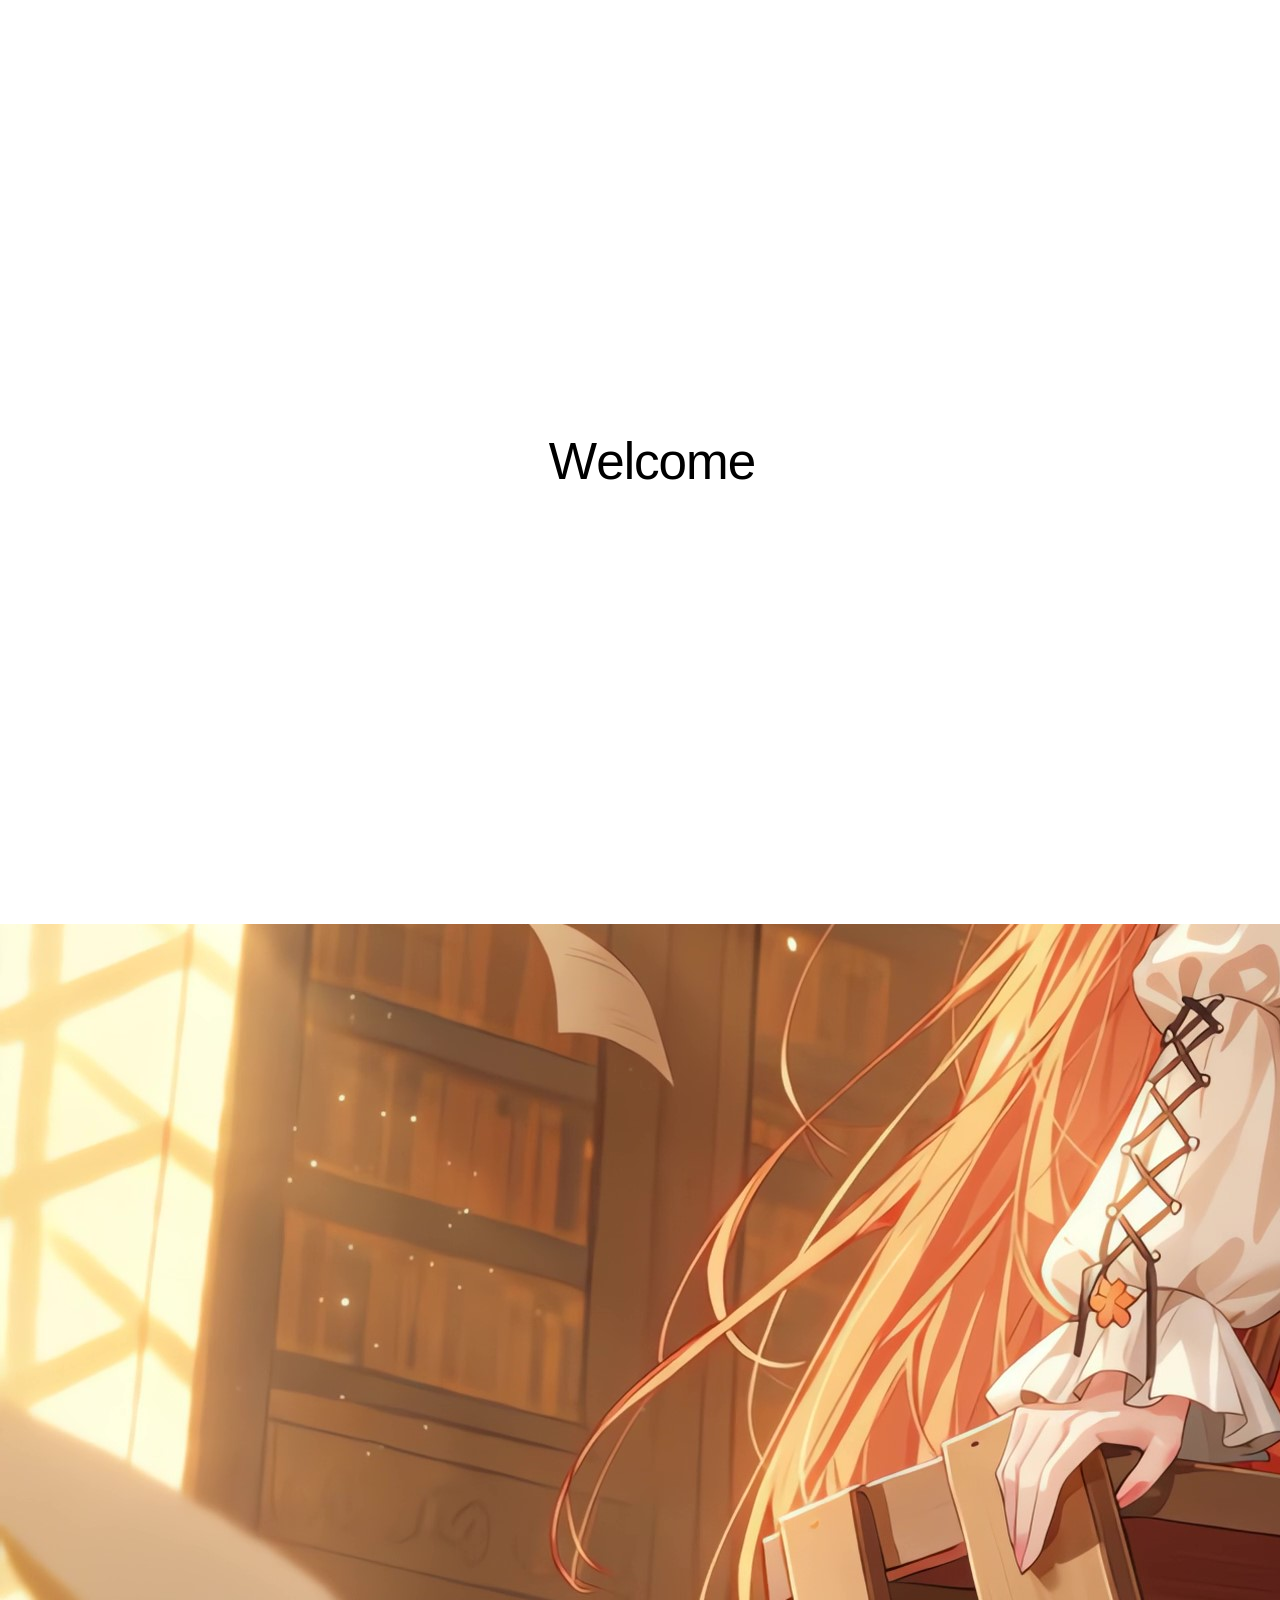
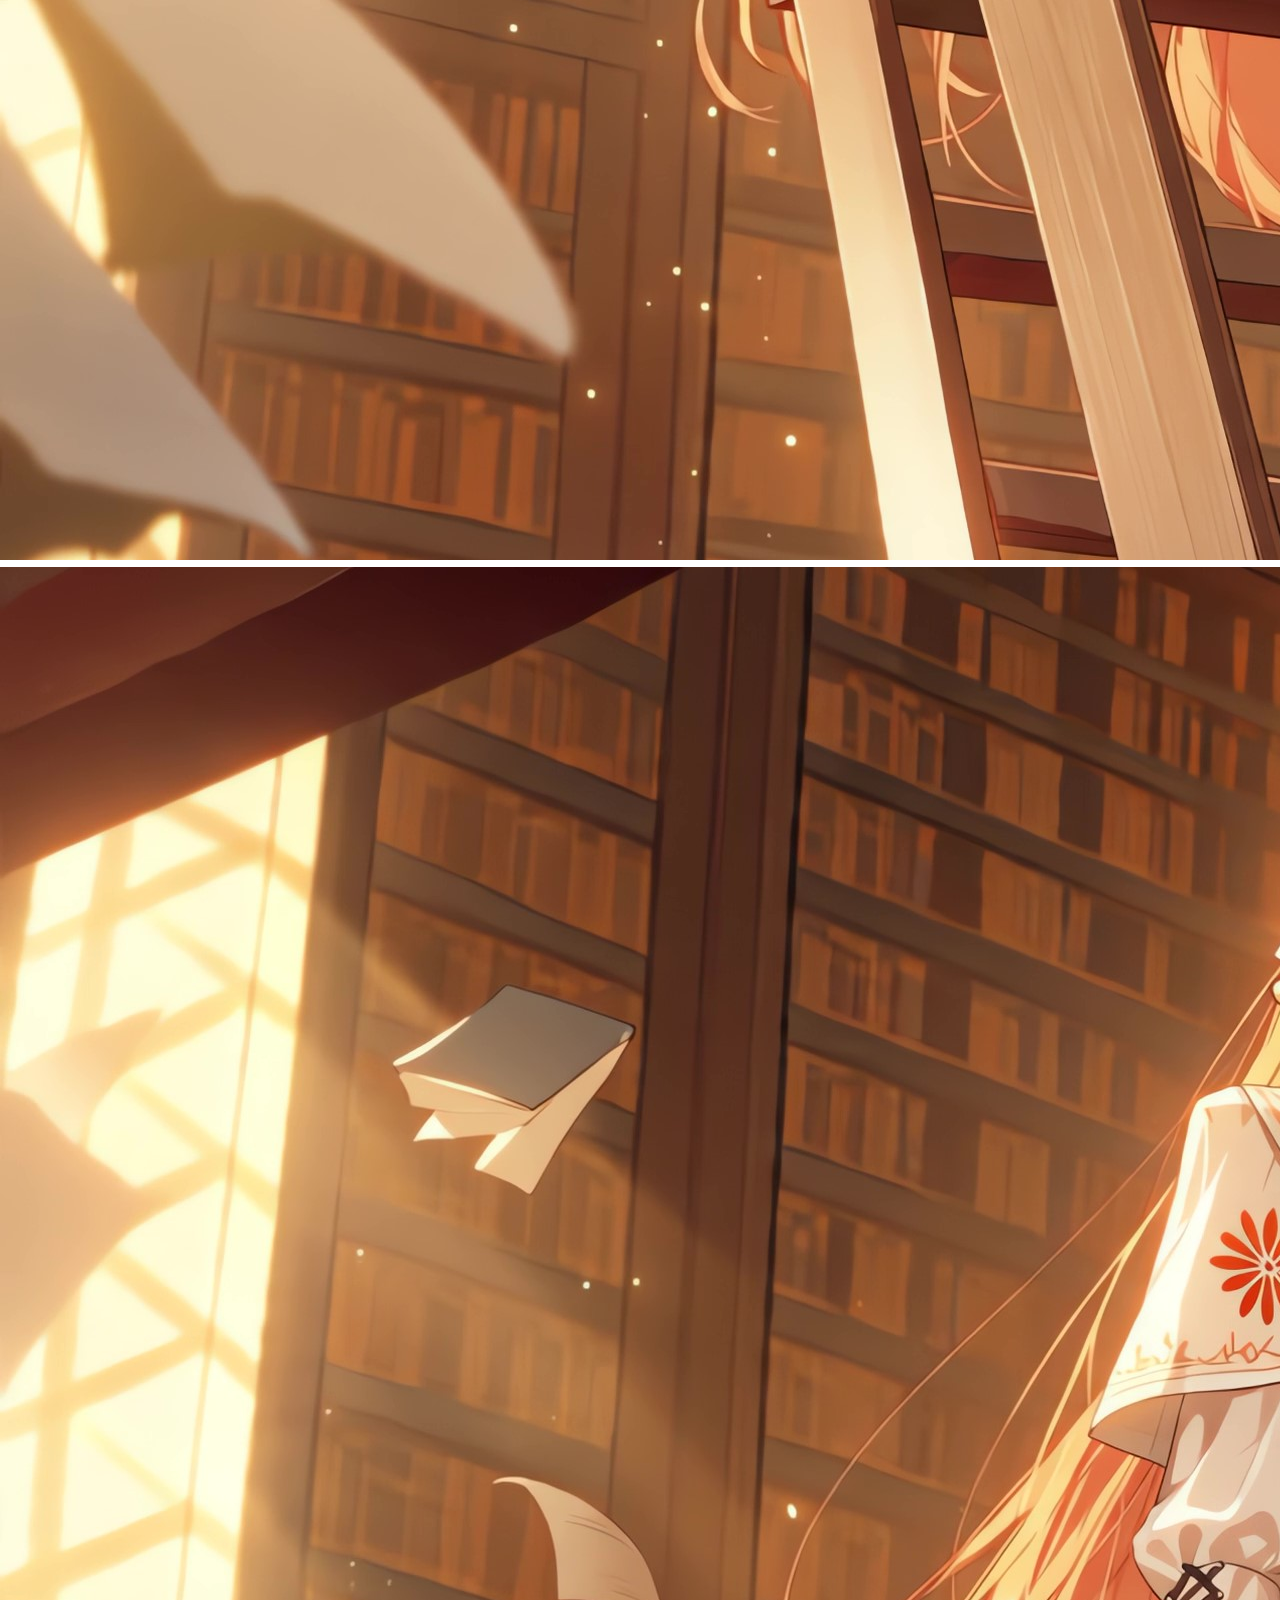
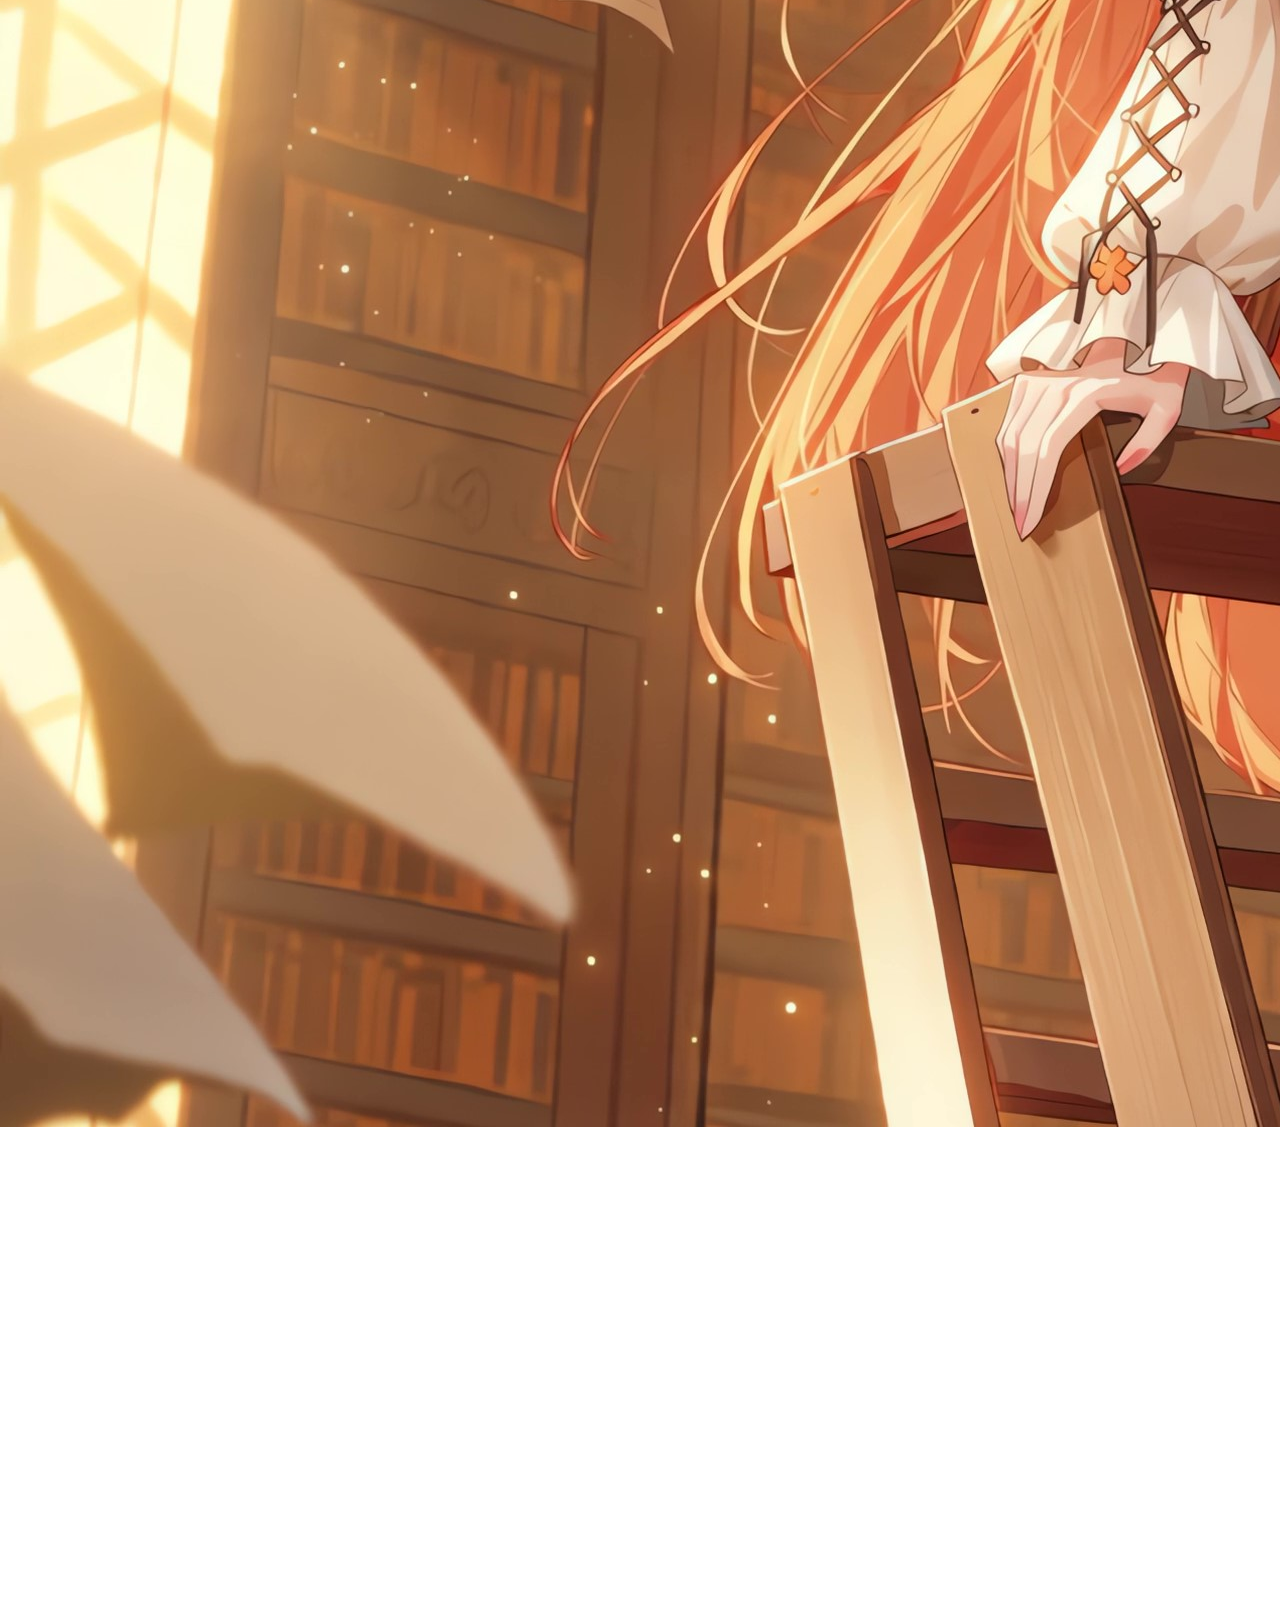
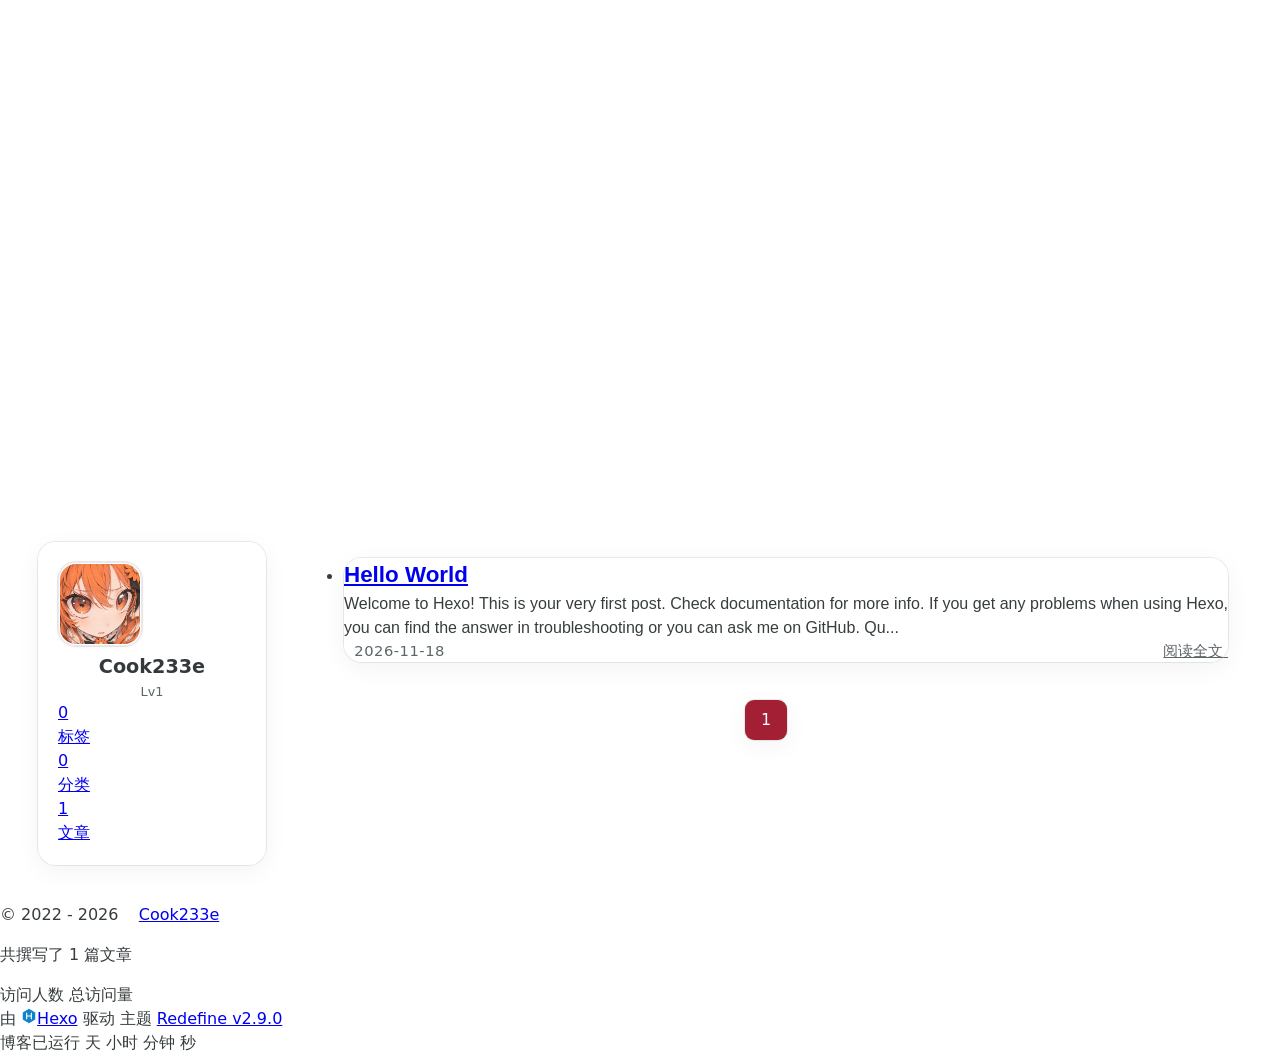
==== commit d4f15023: "Site updated: 2026-11-18 15:24:00" ====
--- a/index.html
+++ b/index.html
@@ -1,5 +1,5 @@
 <!DOCTYPE html>
-<html lang="zh_CN">
+<html lang="zh-CN">
 <head>
     <meta charset="utf-8">
     <meta name="viewport" content="width=device-width, initial-scale=1">
@@ -75,6 +75,12 @@
     <link rel="preconnect" href="https://fonts.googleapis.com">
     <link rel="preconnect" href="https://fonts.gstatic.com" crossorigin>
 
+    
+        
+        
+        
+            <link rel="preconnect" href="https://registry.npmmirror.com" crossorigin>
+        
     
     <!--- Seo Part-->
     
@@ -111,9 +117,7 @@
         
     </title>
 
-    
-<link rel="stylesheet" href="/fonts/Chillax/chillax.css">
-
+    <link rel="stylesheet" href="https://registry.npmmirror.com/hexo-theme-redefine/2.9.0/files/source/fonts/Chillax/chillax.css">
 
     <!--- Inject Part-->
     
@@ -123,17 +127,11 @@
 
 
     
-        
-<link rel="stylesheet" href="/css/build/tailwind.css">
-
-    
-
-    
-<link rel="stylesheet" href="/fonts/GeistMono/geist-mono.css">
-
-    
-<link rel="stylesheet" href="/fonts/Geist/geist.css">
-
+        <link rel="stylesheet" href="https://registry.npmmirror.com/hexo-theme-redefine/2.9.0/files/source/css/build/tailwind.css">
+    
+
+    <link rel="stylesheet" href="https://registry.npmmirror.com/hexo-theme-redefine/2.9.0/files/source/fonts/GeistMono/geist-mono.css">
+    <link rel="stylesheet" href="https://registry.npmmirror.com/hexo-theme-redefine/2.9.0/files/source/fonts/Geist/geist.css">
     <!--- Font Part-->
     
     
@@ -141,36 +139,24 @@
     
     
     
-        
-<script src="/js/build/libs/anime.min.js"></script>
-
+        <script  src="https://registry.npmmirror.com/hexo-theme-redefine/2.9.0/files/source/js/build/libs/anime.min.js" ></script>
     
 
     <script id="hexo-configurations">
-    window.config = {"hostname":"cookie222333.github.io","root":"/","language":"zh_CN"};
+    window.config = {"hostname":"cookie222333.github.io","root":"/","language":"zh-CN"};
     window.theme = {"articles":{"style":{"font_size":"16px","line_height":1.5,"image_border_radius":"14px","image_alignment":"center","image_caption":false,"link_icon":true,"delete_mask":false,"title_alignment":"left","headings_top_spacing":{"h1":"3.2rem","h2":"2.4rem","h3":"1.9rem","h4":"1.6rem","h5":"1.4rem","h6":"1.3rem"}},"word_count":{"enable":true,"count":true,"min2read":true},"author_label":{"enable":true,"auto":false,"list":[]},"code_block":{"copy":true,"style":"mac","highlight_theme":{"light":"github","dark":"vs2015"},"font":{"enable":false,"family":null,"url":null}},"toc":{"enable":true,"max_depth":3,"number":false,"expand":true,"init_open":true},"copyright":{"enable":true,"default":"cc_by_nc_sa"},"lazyload":true,"pangu_js":false,"recommendation":{"enable":false,"title":"推荐阅读","limit":3,"mobile_limit":2,"placeholder":"/images/wallhaven-wqery6-light.webp","skip_dirs":[]}},"colors":{"primary":"#A31F34","secondary":null,"default_mode":"light"},"global":{"fonts":{"chinese":{"enable":false,"family":null,"url":null},"english":{"enable":false,"family":null,"url":null},"title":{"enable":false,"family":null,"url":null}},"content_max_width":"1000px","sidebar_width":"210px","hover":{"shadow":true,"scale":true},"scroll_progress":{"bar":true,"percentage":true},"website_counter":{"url":"https://cn.vercount.one/js","enable":true,"site_pv":true,"site_uv":true,"post_pv":true},"single_page":true,"preloader":{"enable":true,"custom_message":"Welcome"},"side_tools":{"gear_rotation":true,"auto_expand":true},"open_graph":{"enable":true,"image":"/images/redefine-og.webp","description":"Hexo Theme Redefine, Redefine Your Hexo Journey."},"google_analytics":{"enable":false,"id":null}},"home_banner":{"enable":true,"style":"fixed","image":{"light":"/images/bj.jpg","dark":"/images/bj.jpg"},"title":"Cook233e的网站","subtitle":{"text":["Loading..."],"hitokoto":{"enable":true,"show_author":false,"api":"https://v1.hitokoto.cn"},"typing_speed":100,"backing_speed":80,"starting_delay":500,"backing_delay":1500,"loop":true,"smart_backspace":true},"text_color":{"light":"#fff","dark":"#d1d1b6"},"text_style":{"title_size":"2.8rem","subtitle_size":"1.5rem","line_height":1.2},"custom_font":{"enable":false,"family":null,"url":null},"social_links":{"enable":true,"style":"default","links":[{"icon":"fa-brands fa-github","url":"https://github.com/Cookie222333"},{"icon":"fa-brands fa-twitter","url":"https://x.com/_shuiy"},{"icon":"fa-solid fa-at","url":"3460029034@qq.com"},{"icon":"fa-brands fa-telegram","url":"https://t.me/reimu1z"},{"icon":"/images/custom-icon.svg","url":null}],"qrs":[{"icon":null,"qr":null},{"icon":null,"qr":null}]}},"plugins":{"feed":{"enable":false},"aplayer":{"enable":false,"type":"fixed","audios":[{"name":null,"artist":null,"url":null,"cover":null,"lrc":null}]},"mermaid":{"enable":false,"version":"11.4.1","theme":{"light":"default","dark":"dark"}}},"version":"2.9.0","navbar":{"auto_hide":true,"color":{"left":"#f78736","right":"#367df7","transparency":35},"width":{"home":"1200px","pages":"1000px"},"links":{"Home":{"path":"/","icon":"fa-regular fa-house"},"Server":{"path":"https://www.4iw.de","icon":null}},"search":{"enable":false,"preload":true}},"page_templates":{"friends_column":2,"tags_style":"blur","masonry":{"batch_size":12,"initial_batch_size":24}},"home":{"sidebar":{"enable":true,"position":"left","first_item":"menu","announcement":null,"show_on_mobile":true,"links":null},"article_date_format":"auto","excerpt_length":200,"categories":{"enable":true,"limit":3},"tags":{"enable":true,"limit":3}},"footer":{"runtime":true,"icon":"<i class=\"fa-solid fa-heart fa-beat\" style=\"--fa-animation-duration: 0.5s; color: #f54545\"></i>","start":"2022/8/17 11:45:14","statistics":true,"customize":null,"icp":{"enable":false,"number":null,"url":null}},"footerStart":"2022/8/17 11:45:14","mermaid":{"style":{"light":"default","dark":"dark"}}};
-    window.lang_ago = {"second":"%s seconds ago","minute":"%s minutes ago","hour":"%s hours ago","day":"%s days ago","week":"%s weeks ago","month":"%s months ago","year":"%s years ago"};
-    window.i18n = {"search":"Search...","toc":"On this page","prev":"Prev","next":"Next","prev_posts":"Prev posts","next_posts":"Next posts","page":"Page %d","recent_posts":"Recent Posts","share":"Share","powered_by":"POWERED BY %s","theme":"THEME","rss_feed":"RSS Feed","category":"Category","categories":"Categories","tag":"Tag","tags":"Tags","post":"Post","posts":"Posts","tagcloud":"Tag Cloud","comment":"Comment","comments":"Comments","home":"Home","archive":"Archive","archives":"Archives","top":"TOP","sticky":"Sticky","go-back-home":"Go Back Home","masonry_loading":"Loading photos...","image_viewer":"Image viewer","close":"Close","exif":{"title":"EXIF","cards":{"camera":"Camera","lens":"Lens","exposure":"Exposure","other":"Other"},"fields":{"make":"Brand","model":"Model","date_taken":"Date taken","lens_model":"Lens","focal_length":"Focal length","focus_mode":"Focus mode","shutter":"Shutter","aperture":"Aperture","iso":"ISO","exposure_program":"Exposure program","exposure_compensation":"Exposure compensation","metering_mode":"Metering mode","flash":"Flash","white_balance":"White balance","latitude":"Latitude","longitude":"Longitude","altitude":"Altitude"},"status":{"loading":"Loading...","no_exif":"No EXIF available","library_missing":"EXIF library not loaded","image_source_missing":"Image source unavailable","unavailable":"EXIF unavailable (blocked by CORS or missing metadata)","flag_unavailable":"EXIF unavailable"}},"about":"About","changelog":"Changelog","links":"Links","link":"Link","friends":"Friends","friend":"Friend","timeline":"Timeline","shuoshuo":"Shuoshuo","bookmarks":"Bookmarks","site_uv":"VISITOR COUNT","site_pv":"TOTAL PAGE VIEWS","read_more":"Read more","wordcount":"Words","min2read":"Mins","status":"Status","runtime":"Blog up for","days":"days","hours":"hrs","minutes":"Min","seconds":"Sec","optimized_by":"and Optimized by Evan","rights":"All Rights Reserved","site_posts":"%s posts in total","site_wordcount":"%s words in total","copyright":{"author":"Author","title":"Title","link":"Link","create_time":"Created at","update_time":"Updated at","license_title":"License","license_content":"This work is licensed under %s.","all_rights_reserved":"All Rights Reserved &#169; %s","public_domain":"This work is in the public domain."},"ago":{"second":"%s seconds ago","minute":"%s minutes ago","hour":"%s hours ago","day":"%s days ago","week":"%s weeks ago","month":"%s months ago","year":"%s years ago"},"create_time":"Created","update_time":"Updated","expired":"This post is written %s days ago, and the content may not be up to date."};
+    window.lang_ago = {"second":"%s 秒前","minute":"%s 分钟前","hour":"%s 小时前","day":"%s 天前","week":"%s 周前","month":"%s 个月前","year":"%s 年前"};
+    window.i18n = {"search":"站内搜索您需要的内容...","toc":"目录","prev":"上一页","next":"下一页","prev_posts":"上一篇","next_posts":"下一篇","page":"第 %d 页","recent_posts":"最新文章","share":"分享","powered_by":"由 %s 驱动","theme":"主题","rss_feed":"RSS Feed","category":"分类","categories":"分类","tag":"标签","tags":"标签","post":"文章","posts":"文章","tagcloud":"标签云","comment":"评论","comments":"评论","top":"置顶","sticky":"置顶","go-back-home":"回到首页","masonry_loading":"照片加载中...","image_viewer":"图片查看器","close":"关闭","exif":{"title":"EXIF","cards":{"camera":"相机","lens":"镜头","exposure":"曝光","other":"其他"},"fields":{"make":"品牌","model":"机型","date_taken":"拍摄时间","lens_model":"镜头","focal_length":"焦距","focus_mode":"对焦模式","shutter":"快门","aperture":"光圈","iso":"感光度","exposure_program":"曝光程序","exposure_compensation":"曝光补偿","metering_mode":"测光模式","flash":"闪光灯","white_balance":"白平衡","latitude":"纬度","longitude":"经度","altitude":"海拔"},"status":{"loading":"加载中...","no_exif":"无 EXIF 信息","library_missing":"EXIF 库未加载","image_source_missing":"图片地址不可用","unavailable":"EXIF 不可用（可能被 CORS 阻止或缺少元数据）","flag_unavailable":"EXIF 不可用"}},"home":"首页","archive":"归档","archives":"归档","about":"关于","links":"链接","link":"链接","friends":"友情链接","friend":"友情链接","timeline":"时间轴","shuoshuo":"说说","bookmarks":"书签","site_uv":"访问人数","site_pv":"总访问量","read_more":"阅读全文","wordcount":"字","min2read":"分钟","changelog":"更新日志","status":"状态","runtime":"博客已运行","days":"天","hours":"小时","minutes":"分钟","seconds":"秒","optimized_by":"并由 Evan 进行优化","rights":"版权所有","site_posts":"共撰写了 %s 篇文章","site_wordcount":"共 %s 字","copyright":{"title":"标题","author":"作者","link":"链接","create_time":"创建于","update_time":"更新于","license_title":"版权声明","license_content":"本文章采用 %s 进行许可。","all_rights_reserved":"版权所有 &#169 %s，禁止转载。","public_domain":"本文为公有领域作品，可自由转载、引用。"},"ago":{"second":"%s 秒前","minute":"%s 分钟前","hour":"%s 小时前","day":"%s 天前","week":"%s 周前","month":"%s 个月前","year":"%s 年前"},"create_time":"创建","update_time":"更新","expired":"这篇文章最后更新于 %s 天前，内容可能已经过时。"};
     window.data = {"masonry":false};
   </script>
     
     <!--- Fontawesome Part-->
-    
-<link rel="stylesheet" href="/fontawesome/fontawesome.min.css">
-
-    
-<link rel="stylesheet" href="/fontawesome/brands.min.css">
-
-    
-<link rel="stylesheet" href="/fontawesome/solid.min.css">
-
-    
-<link rel="stylesheet" href="/fontawesome/regular.min.css">
-
-    
-        
-<link rel="stylesheet" href="/fontawesome/thin.min.css">
-
+    <link rel="stylesheet" href="https://registry.npmmirror.com/hexo-theme-redefine/2.9.0/files/source/fontawesome/fontawesome.min.css">
+    <link rel="stylesheet" href="https://registry.npmmirror.com/hexo-theme-redefine/2.9.0/files/source/fontawesome/brands.min.css">
+    <link rel="stylesheet" href="https://registry.npmmirror.com/hexo-theme-redefine/2.9.0/files/source/fontawesome/solid.min.css">
+    <link rel="stylesheet" href="https://registry.npmmirror.com/hexo-theme-redefine/2.9.0/files/source/fontawesome/regular.min.css">
+    
+        <link rel="stylesheet" href="https://registry.npmmirror.com/hexo-theme-redefine/2.9.0/files/source/fontawesome/thin.min.css">
     
     
     
@@ -526,7 +512,7 @@
                                    href="/"
                                         >
                                     <i class="fa-regular fa-house fa-fw"></i>
-                                    HOME
+                                    首页
                                     
                                 </a>
 
@@ -577,7 +563,7 @@
                            href="/"
                         >
                             <span>
-                                HOME
+                                首页
                             </span>
                             
                                 <i class="fa-regular fa-house fa-sm fa-fw"></i>
@@ -614,15 +600,15 @@
         <div class="statistics flex justify-around my-2.5">
     <a class="item tag-count-item flex flex-col justify-center items-center w-20" href="/tags">
         <div class="number text-2xl sm:text-xl text-second-text-color font-semibold">0</div>
-        <div class="label text-third-text-color text-sm">Tags</div>
+        <div class="label text-third-text-color text-sm">标签</div>
     </a>
     <a class="item tag-count-item flex flex-col justify-center items-center w-20" href="/categories">
         <div class="number text-2xl sm:text-xl text-second-text-color font-semibold">0</div>
-        <div class="label text-third-text-color text-sm">Categories</div>
+        <div class="label text-third-text-color text-sm">分类</div>
     </a>
     <a class="item tag-count-item flex flex-col justify-center items-center w-20" href="/archives">
         <div class="number text-2xl sm:text-xl text-second-text-color font-semibold">1</div>
-        <div class="label text-third-text-color text-sm">Posts</div>
+        <div class="label text-third-text-color text-sm">文章</div>
     </a>
 </div>
     </div>
@@ -654,15 +640,15 @@
                 <div class="statistics flex justify-around my-2.5">
     <a class="item tag-count-item flex flex-col justify-center items-center w-20" href="/tags">
         <div class="number text-2xl sm:text-xl text-second-text-color font-semibold">0</div>
-        <div class="label text-third-text-color text-sm">Tags</div>
+        <div class="label text-third-text-color text-sm">标签</div>
     </a>
     <a class="item tag-count-item flex flex-col justify-center items-center w-20" href="/categories">
         <div class="number text-2xl sm:text-xl text-second-text-color font-semibold">0</div>
-        <div class="label text-third-text-color text-sm">Categories</div>
+        <div class="label text-third-text-color text-sm">分类</div>
     </a>
     <a class="item tag-count-item flex flex-col justify-center items-center w-20" href="/archives">
         <div class="number text-2xl sm:text-xl text-second-text-color font-semibold">1</div>
-        <div class="label text-third-text-color text-sm">Posts</div>
+        <div class="label text-third-text-color text-sm">文章</div>
     </a>
 </div>
             </div>
@@ -712,7 +698,7 @@
         
     </div>
 
-    <a href="/2026/11/18/hello-world/">Read more<span class="seo-reader-text">Hello World</span>&nbsp;<i class="fa-solid fa-angle-right"></i></a>
+    <a href="/2026/11/18/hello-world/">阅读全文<span class="seo-reader-text">Hello World</span>&nbsp;<i class="fa-solid fa-angle-right"></i></a>
 </div>
 
                 </div>
@@ -748,7 +734,7 @@
                 
                 <p class="post-count space-x-0.5">
                     <span>
-                        1 posts in total
+                        共撰写了 1 篇文章
                     </span>
                     
                 </p>
@@ -759,26 +745,26 @@
             <div class="relative text-center lg:absolute lg:right-[20px] lg:top-1/2 lg:-translate-y-1/2 lg:text-right">
                 
                     <span id="busuanzi_container_site_uv" class="lg:!block">
-                        <span class="text-sm">VISITOR COUNT</span>
+                        <span class="text-sm">访问人数</span>
                         <span id="busuanzi_value_site_uv"></span>
                     </span>
                 
                 
                     <span id="busuanzi_container_site_pv" class="lg:!block">
-                        <span class="text-sm">TOTAL PAGE VIEWS</span>
+                        <span class="text-sm">总访问量</span>
                         <span id="busuanzi_value_site_pv"></span>
                     </span>
                 
             </div>
         
         <div class="relative text-center lg:absolute lg:left-[20px] lg:top-1/2 lg:-translate-y-1/2 lg:text-left">
-            <span class="lg:block text-sm">POWERED BY <?xml version="1.0" encoding="utf-8"?><!DOCTYPE svg PUBLIC "-//W3C//DTD SVG 1.1//EN" "http://www.w3.org/Graphics/SVG/1.1/DTD/svg11.dtd"><svg class="relative top-[2px] inline-block align-baseline" version="1.1" id="圖層_1" xmlns="http://www.w3.org/2000/svg" xmlns:xlink="http://www.w3.org/1999/xlink" x="0px" y="0px" width="1rem" height="1rem" viewBox="0 0 512 512" enable-background="new 0 0 512 512" xml:space="preserve"><path fill="#0E83CD" d="M256.4,25.8l-200,115.5L56,371.5l199.6,114.7l200-115.5l0.4-230.2L256.4,25.8z M349,354.6l-18.4,10.7l-18.6-11V275H200v79.6l-18.4,10.7l-18.6-11v-197l18.5-10.6l18.5,10.8V237h112v-79.6l18.5-10.6l18.5,10.8V354.6z"/></svg><a target="_blank" class="text-base" href="https://hexo.io">Hexo</a></span>
-            <span class="text-sm lg:block">THEME&nbsp;<a class="text-base" target="_blank" href="https://github.com/EvanNotFound/hexo-theme-redefine">Redefine v2.9.0</a></span>
+            <span class="lg:block text-sm">由 <?xml version="1.0" encoding="utf-8"?><!DOCTYPE svg PUBLIC "-//W3C//DTD SVG 1.1//EN" "http://www.w3.org/Graphics/SVG/1.1/DTD/svg11.dtd"><svg class="relative top-[2px] inline-block align-baseline" version="1.1" id="圖層_1" xmlns="http://www.w3.org/2000/svg" xmlns:xlink="http://www.w3.org/1999/xlink" x="0px" y="0px" width="1rem" height="1rem" viewBox="0 0 512 512" enable-background="new 0 0 512 512" xml:space="preserve"><path fill="#0E83CD" d="M256.4,25.8l-200,115.5L56,371.5l199.6,114.7l200-115.5l0.4-230.2L256.4,25.8z M349,354.6l-18.4,10.7l-18.6-11V275H200v79.6l-18.4,10.7l-18.6-11v-197l18.5-10.6l18.5,10.8V237h112v-79.6l18.5-10.6l18.5,10.8V354.6z"/></svg><a target="_blank" class="text-base" href="https://hexo.io">Hexo</a> 驱动</span>
+            <span class="text-sm lg:block">主题&nbsp;<a class="text-base" target="_blank" href="https://github.com/EvanNotFound/hexo-theme-redefine">Redefine v2.9.0</a></span>
         </div>
         
         
             <div>
-                Blog up for <span class="odometer" id="runtime_days" ></span> days <span class="odometer" id="runtime_hours"></span> hrs <span class="odometer" id="runtime_minutes"></span> Min <span class="odometer" id="runtime_seconds"></span> Sec
+                博客已运行 <span class="odometer" id="runtime_days" ></span> 天 <span class="odometer" id="runtime_hours"></span> 小时 <span class="odometer" id="runtime_minutes"></span> 分钟 <span class="odometer" id="runtime_seconds"></span> 秒
             </div>
         
         
@@ -847,11 +833,11 @@
 </div>
 	</div>
 
-	<div class="image-viewer-container" role="dialog" aria-modal="true" aria-label="Image viewer">
-	<button class="image-viewer-close" type="button" aria-label="Close">
+	<div class="image-viewer-container" role="dialog" aria-modal="true" aria-label="图片查看器">
+	<button class="image-viewer-close" type="button" aria-label="关闭">
 		<i class="fa-solid fa-xmark"></i>
 	</button>
-	<button class="image-viewer-prev" type="button" aria-label="Prev">
+	<button class="image-viewer-prev" type="button" aria-label="上一页">
 		<i class="fa-solid fa-chevron-left"></i>
 	</button>
 	<div class="image-viewer-frame">
@@ -860,7 +846,7 @@
 	<div class="image-viewer-exif-panel hidden absolute left-1/2 bottom-20 -translate-x-1/2 w-[min(92vw,420px)] max-h-[60vh] overflow-hidden rounded-2xl bg-background-color-transparent-80 p-4 text-left shadow-redefine-flat backdrop-blur-md" role="dialog" aria-label="EXIF" aria-hidden="true">
 		<div class="flex items-center justify-between mb-3">
 			<span class="text-sm font-semibold text-first-text-color">EXIF</span>
-			<button class="image-viewer-exif-close flex h-8 w-8 items-center justify-center rounded-full bg-background-color-transparent-80 text-first-text-color transition hover:bg-background-color-transparent-40" type="button" aria-label="Close">
+			<button class="image-viewer-exif-close flex h-8 w-8 items-center justify-center rounded-full bg-background-color-transparent-80 text-first-text-color transition hover:bg-background-color-transparent-40" type="button" aria-label="关闭">
 				<i class="fa-solid fa-xmark text-[0.65rem]"></i>
 			</button>
 		</div>
@@ -879,7 +865,7 @@
 		<i class="fa-solid fa-circle-info text-xs"></i>
 		<span class="text-xs font-semibold uppercase tracking-wider">EXIF</span>
 	</button>
-	<button class="image-viewer-next" type="button" aria-label="Next">
+	<button class="image-viewer-next" type="button" aria-label="下一页">
 		<i class="fa-solid fa-chevron-right"></i>
 	</button>
 </div>
@@ -890,19 +876,7 @@
 </main>
 
 
-
-<script src="/js/build/libs/Swup.min.js"></script>
-
-<script src="/js/build/libs/SwupSlideTheme.min.js"></script>
-
-<script src="/js/build/libs/SwupScriptsPlugin.min.js"></script>
-
-<script src="/js/build/libs/SwupProgressPlugin.min.js"></script>
-
-<script src="/js/build/libs/SwupScrollPlugin.min.js"></script>
-
-<script src="/js/build/libs/SwupPreloadPlugin.min.js"></script>
-
+<script  src="https://registry.npmmirror.com/hexo-theme-redefine/2.9.0/files/source/js/build/libs/Swup.min.js" ></script><script  src="https://registry.npmmirror.com/hexo-theme-redefine/2.9.0/files/source/js/build/libs/SwupSlideTheme.min.js" ></script><script  src="https://registry.npmmirror.com/hexo-theme-redefine/2.9.0/files/source/js/build/libs/SwupScriptsPlugin.min.js" ></script><script  src="https://registry.npmmirror.com/hexo-theme-redefine/2.9.0/files/source/js/build/libs/SwupProgressPlugin.min.js" ></script><script  src="https://registry.npmmirror.com/hexo-theme-redefine/2.9.0/files/source/js/build/libs/SwupScrollPlugin.min.js" ></script><script  src="https://registry.npmmirror.com/hexo-theme-redefine/2.9.0/files/source/js/build/libs/SwupPreloadPlugin.min.js" ></script>
 <script>
     window.swup = new Swup({
         plugins: [
@@ -933,37 +907,27 @@
 
 
 
-	
-<script src="/js/build/main.js" type="module"></script>
-
-
-
-    
-<script src="/js/build/libs/odometer.min.js"></script>
-
-    
-<link rel="stylesheet" href="/assets/odometer-theme-minimal.css">
-
-
-
-
-
-
-
-  
-<script src="/js/build/libs/Typed.min.js"></script>
-
-
-
-
-
-
-
-
-
-
-<script src="/js/build/libs/moment-with-locales.min.js" data-swup-reload-script=""></script>
-
+	<script type="module" src="https://registry.npmmirror.com/hexo-theme-redefine/2.9.0/files/source/js/build/main.js" ></script>
+
+
+    <script  src="https://registry.npmmirror.com/hexo-theme-redefine/2.9.0/files/source/js/build/libs/odometer.min.js" ></script>
+    <link rel="stylesheet" href="https://registry.npmmirror.com/hexo-theme-redefine/2.9.0/files/source/assets/odometer-theme-minimal.css">
+
+
+
+
+
+
+  <script  src="https://registry.npmmirror.com/hexo-theme-redefine/2.9.0/files/source/js/build/libs/Typed.min.js" ></script>
+
+
+
+
+
+
+
+
+<script  src="https://registry.npmmirror.com/hexo-theme-redefine/2.9.0/files/source/js/build/libs/moment-with-locales.min.js" data-swup-reload-script></script>
 
 
 	
--- a/css/style.css
+++ b/css/style.css
@@ -2753,530 +2753,1214 @@
   opacity: 1;
   transition: all 0.1s linear;
 }
-.comments-container .gt-container {
+:root {
+  --waline-font-size: 1rem;
+  --waline-white: #fff;
+  --waline-light-grey: #999;
+  --waline-dark-grey: #666;
+  --waline-theme-color: var(--primary-color);
+  --waline-active-color: #be243c;
+  --waline-color: #444;
+  --waline-bgcolor: var(--background-color);
+  --waline-bgcolor-light: var(--second-background-color);
+  --waline-bgcolor-hover: var(--second-background-color);
+  --waline-border-color: #ddd;
+  --waline-disable-bgcolor: #f8f8f8;
+  --waline-disable-color: #000;
+  --waline-code-bgcolor: #282c34;
+  --waline-bq-color: var(--background-color);
+  --waline-avatar-size: 3.25rem;
+  --waline-m-avatar-size: calc((var(--waline-avatar-size) * 9 / 13));
+  --waline-badge-color: #3498db;
+  --waline-badge-font-size: 0.75em;
+  --waline-info-bgcolor: #f8f8f8;
+  --waline-info-color: #999;
+  --waline-info-font-size: 0.625em;
+  --waline-border: none;
+  --waline-avatar-radius: 28%;
+}
+[data-waline] {
+  font-size: var(--waline-font-size);
+  text-align: start;
+}
+[dir=rtl] [data-waline] {
+  direction: rtl;
+}
+[data-waline] * {
+  box-sizing: content-box;
+  line-height: 1.75;
+}
+[data-waline] p {
+  color: var(--waline-color);
+}
+[data-waline] a {
+  position: relative;
+  display: inline-block;
+  color: var(--waline-theme-color);
+  text-decoration: none;
+  word-break: break-word;
+  cursor: pointer;
+}
+[data-waline] a:hover {
+  color: var(--waline-active-color);
+}
+[data-waline] img {
+  max-width: 100%;
+  max-height: 400px;
+  border: none;
+}
+[data-waline] hr {
+  margin: 0.825em 0;
+  border-style: dashed;
+  border-color: var(--second-background-color);
+}
+[data-waline] code,
+[data-waline] pre {
+  margin: 0;
+  padding: 0.2em 0.4em;
+  border-radius: 3px;
+  background: var(--second-background-color);
+  font-size: 85%;
+}
+[data-waline] pre {
+  overflow: auto;
+  padding: 10px;
+  line-height: 1.45;
+}
+[data-waline] pre::-webkit-scrollbar {
+  width: 6px;
+  height: 6px;
+}
+[data-waline] pre::-webkit-scrollbar-track-piece:horizontal {
+  -webkit-border-radius: 6px;
+  border-radius: 6px;
+  background: rgba(0,0,0,0.1);
+}
+[data-waline] pre::-webkit-scrollbar-thumb:horizontal {
+  width: 6px;
+  -webkit-border-radius: 6px;
+  border-radius: 6px;
+  background: var(--waline-theme-color);
+}
+[data-waline] pre code {
+  padding: 0;
+  background: rgba(0,0,0,0);
+  color: var(--waline-color);
+  white-space: pre-wrap;
+  word-break: keep-all;
+}
+[data-waline] blockquote {
+  margin: 0.5em 0;
+  padding: 0.5em 0 0.5em 1em;
+  border-inline-start: 8px solid var(--waline-bq-color);
+  color: var(--waline-dark-grey);
+}
+[data-waline] blockquote>p {
+  margin: 0;
+}
+[data-waline] ol,
+[data-waline] ul {
+  margin-inline-start: 1.25em;
+  padding: 0;
+}
+[data-waline] input[type=checkbox],
+[data-waline] input[type=radio] {
+  display: inline-block;
+  vertical-align: middle;
+  margin-top: -2px;
+}
+.wl-btn {
+  display: inline-block;
+  vertical-align: middle;
+  min-width: 2.5em;
+  margin-bottom: 0;
+  padding: 0.5em 1em;
+  border: 1px solid var(--waline-border-color);
+  border-radius: 0.5em;
+  background: rgba(0,0,0,0);
+  color: var(--waline-color);
+  font-weight: 400;
+  font-size: 0.75em;
+  line-height: 1.5;
+  text-align: center;
+  white-space: nowrap;
+  cursor: pointer;
+  user-select: none;
+  transition-duration: 0.4s;
+  touch-action: manipulation;
+}
+.wl-btn:hover,
+.wl-btn:active {
+  border-color: var(--waline-theme-color);
+  color: var(--waline-theme-color);
+}
+.wl-btn:disabled {
+  border-color: var(--waline-border-color);
+  background: var(--waline-disable-bgcolor);
+  color: var(--waline-disable-color);
+  cursor: not-allowed;
+}
+.wl-btn.primary {
+  border-color: var(--waline-theme-color);
+  background: var(--waline-theme-color);
+  color: var(--waline-white);
+}
+.wl-btn.primary:hover,
+.wl-btn.primary:active {
+  border-color: var(--waline-active-color);
+  background: var(--waline-active-color);
+  color: var(--waline-white);
+}
+.wl-btn.primary:disabled {
+  border-color: var(--waline-border-color);
+  background: var(--waline-disable-bgcolor);
+  color: var(--waline-disable-color);
+  cursor: not-allowed;
+}
+.wl-loading {
+  text-align: center;
+}
+.wl-loading svg {
+  margin: 0 auto;
+}
+.wl-comment {
+  position: relative;
+  display: flex;
+  margin-bottom: 0.75em;
+}
+.wl-close {
+  position: absolute;
+  top: -4px;
+  inset-inline-end: -4px;
+  padding: 0;
+  border: none;
+  background: rgba(0,0,0,0);
+  line-height: 1;
+  cursor: pointer;
+}
+.wl-login-info {
+  max-width: 80px;
+  margin-top: 0.75em;
+  text-align: center;
+}
+.wl-logout-btn {
+  position: absolute;
+  top: -10px;
+  inset-inline-end: -10px;
+  padding: 3px;
+  border: none;
+  background: rgba(0,0,0,0);
+  line-height: 0;
+  cursor: pointer;
+}
+.wl-avatar {
+  position: relative;
+  width: var(--waline-avatar-size);
+  height: var(--waline-avatar-size);
+  margin: 0 auto;
+  border: var(--waline-border);
+  border-radius: var(--waline-avatar-radius);
+}
+@media (max-width: 720px) {
+  .wl-avatar {
+    width: var(--waline-m-avatar-size);
+    height: var(--waline-m-avatar-size);
+  }
+}
+.wl-avatar img {
+  width: 100%;
+  height: 100%;
+  border-radius: var(--waline-avatar-radius);
+}
+.wl-login-nick {
+  display: block;
+  color: var(--waline-theme-color);
+  font-size: 0.75em;
+  word-break: break-all;
+}
+.wl-panel {
+  position: relative;
+  flex-shrink: 1;
+  width: 100%;
+  margin: 0.5em;
+  border: var(--waline-border);
+  border-radius: 0.75em;
+  background: var(--background-color);
+  box-shadow: var(--redefine-box-shadow-flat);
+}
+.wl-panel:hover {
+  box-shadow: var(--redefine-box-shadow-flat-hover);
+}
+.wl-header {
+  display: flex;
+  overflow: hidden;
+  padding: 0 4px;
+  border-bottom: 2px dashed var(--waline-border-color);
+  border-top-left-radius: 0.75em;
+  border-top-right-radius: 0.75em;
+}
+@media (max-width: 580px) {
+  .wl-header {
+    display: block;
+  }
+}
+.wl-header label {
+  min-width: 40px;
+  padding: 0.75em 0.5em;
+  color: var(--waline-color);
+  font-size: 0.75em;
+  text-align: center;
+}
+.wl-header input {
+  flex: 1;
+  width: 0;
+  padding: 0.5em;
+  background: rgba(0,0,0,0);
+  font-size: 0.625em;
+  resize: none;
+}
+.wl-header-item {
+  display: flex;
+  flex: 1;
+}
+@media (max-width: 580px) {
+  .wl-header-item:not(:last-child) {
+    border-bottom: 2px dashed var(--waline-border-color);
+  }
+}
+.wl-header-1 .wl-header-item {
+  width: 100%;
+}
+.wl-header-2 .wl-header-item {
+  width: 50%;
+}
+@media (max-width: 580px) {
+  .wl-header-2 .wl-header-item {
+    flex: 0;
+    width: 100%;
+  }
+}
+.wl-header-3 .wl-header-item {
+  width: 33.33%;
+}
+@media (max-width: 580px) {
+  .wl-header-3 .wl-header-item {
+    width: 100%;
+  }
+}
+.wl-editor {
+  position: relative;
+  width: calc(100% - 1em);
+  min-height: 8.75em;
+  margin: 0.75em 0.5em;
+  border-radius: 0.5em;
+  background: rgba(0,0,0,0);
+  font-size: 0.875em;
+  resize: vertical;
+}
+.wl-editor,
+.wl-input {
+  max-width: 100%;
+  border: none;
+  color: var(--waline-color);
+  outline: none;
+  transition: all 0.25s ease;
+}
+.wl-editor:focus,
+.wl-input:focus {
+  background: var(--second-background-color);
+}
+.wl-preview {
+  padding: 0 0.5em 0.5em;
+}
+.wl-preview h4 {
+  margin: 0.25em;
+  font-weight: bold;
+  font-size: 0.9375em;
+}
+.wl-preview .wl-content {
+  min-height: 1.25em;
+  padding: 0.25em;
+  word-break: break-word;
+  hyphens: auto;
+}
+.wl-preview .wl-content>*:first-child {
+  margin-top: 0;
+}
+.wl-preview .wl-content>*:last-child {
+  margin-bottom: 0;
+}
+.wl-footer {
+  position: relative;
+  display: flex;
+  flex-wrap: wrap;
+  margin: 0.5em 0.75em;
+}
+.wl-actions {
+  display: flex;
+  flex: 2;
+  align-items: center;
+}
+.wl-action {
+  display: inline-flex;
+  align-items: center;
+  justify-content: center;
+  width: 1.5em;
+  height: 1.5em;
+  margin: 2px;
+  padding: 0;
+  border: none;
+  background: rgba(0,0,0,0);
+  color: var(--waline-color);
+  font-size: 16px;
+  cursor: pointer;
+}
+.wl-action:hover {
+  color: var(--waline-theme-color);
+}
+.wl-action.active {
+  color: var(--waline-active-color);
+}
+#wl-image-upload {
+  display: none;
+}
+#wl-image-upload:focus+label {
+  color: var(--waline-color);
+}
+#wl-image-upload:focus-visible+label {
+  outline: -webkit-focus-ring-color auto 1px;
+}
+.wl-info {
+  display: flex;
+  flex: 3;
+  align-items: center;
+  justify-content: flex-end;
+}
+.wl-info .wl-text-number {
+  color: var(--waline-info-color);
+  font-size: 0.75em;
+}
+.wl-info .wl-text-number .illegal {
+  color: #f00;
+}
+.wl-info button {
+  margin-inline-start: 0.75em;
+}
+.wl-info button svg {
+  display: block;
+  margin: 0 auto;
+  line-height: 18px;
+}
+.wl-emoji-popup {
+  position: absolute;
+  top: 100%;
+  inset-inline-start: 1.25em;
+  z-index: 10;
+  max-width: 526px;
+  border: var(--waline-border);
+  border-radius: 6px;
+  background: var(--background-color);
+  box-shadow: var(--redefine-box-shadow-flat);
+  opacity: 0;
+  visibility: hidden;
+  transition: transform 0.2s ease-out, opacity 0.2s ease-out;
+  transform: scale(0.9, 0.9);
+  transform-origin: 0 0;
+}
+.wl-emoji-popup.display {
+  opacity: 1;
+  visibility: visible;
+  transform: none;
+}
+.wl-emoji-popup button {
+  display: inline-block;
+  vertical-align: middle;
+  width: 2em;
+  margin: 0.125em;
+  padding: 0;
+  border-width: 0;
+  background: rgba(0,0,0,0);
+  font-size: inherit;
+  line-height: 2;
+  text-align: center;
+  cursor: pointer;
+}
+.wl-emoji-popup button:hover {
+  background: var(--waline-bgcolor-hover);
+}
+.wl-emoji-popup .wl-emoji {
+  display: inline-block;
+  vertical-align: middle;
+  max-width: 1.5em;
+  max-height: 1.5em;
+}
+.wl-emoji-popup .wl-tab-wrapper {
+  overflow-y: auto;
+  max-height: 145px;
+  padding: 0.5em;
+}
+.wl-emoji-popup .wl-tab-wrapper::-webkit-scrollbar {
+  width: 6px;
+  height: 6px;
+}
+.wl-emoji-popup .wl-tab-wrapper::-webkit-scrollbar-track-piece:vertical {
+  -webkit-border-radius: 6px;
+  border-radius: 6px;
+  background: rgba(0,0,0,0.1);
+}
+.wl-emoji-popup .wl-tab-wrapper::-webkit-scrollbar-thumb:vertical {
+  width: 6px;
+  -webkit-border-radius: 6px;
+  border-radius: 6px;
+  background: var(--waline-theme-color);
+}
+.wl-emoji-popup .wl-tabs {
+  position: relative;
+  overflow-x: auto;
+  padding: 0 6px;
+  white-space: nowrap;
+}
+.wl-emoji-popup .wl-tabs::before {
+  content: ' ';
+  position: absolute;
+  top: 0;
+  right: 0;
+  left: 0;
+  z-index: 2;
+  height: 1px;
+  background: var(--waline-border-color);
+}
+.wl-emoji-popup .wl-tabs::-webkit-scrollbar {
+  width: 6px;
+  height: 6px;
+}
+.wl-emoji-popup .wl-tabs::-webkit-scrollbar-track-piece:horizontal {
+  -webkit-border-radius: 6px;
+  border-radius: 6px;
+  background: rgba(0,0,0,0.1);
+}
+.wl-emoji-popup .wl-tabs::-webkit-scrollbar-thumb:horizontal {
+  height: 6px;
+  -webkit-border-radius: 6px;
+  border-radius: 6px;
+  background: var(--waline-theme-color);
+}
+.wl-emoji-popup .wl-tab {
+  position: relative;
+  margin: 0;
+  padding: 0 0.5em;
+}
+.wl-emoji-popup .wl-tab.active {
+  z-index: 3;
+  border: 1px solid var(--waline-border-color);
+  border-top-width: 0;
+  border-bottom-right-radius: 6px;
+  border-bottom-left-radius: 6px;
+  background: var(--background-color);
+}
+.wl-gif-popup {
+  position: absolute;
+  top: 100%;
+  inset-inline-start: 1.25em;
+  z-index: 10;
+  width: calc(100% - 3em);
+  padding: 0.75em 0.75em 0.25em;
+  border: var(--waline-border);
+  border-radius: 6px;
+  background: var(--background-color);
+  box-shadow: var(--redefine-box-shadow-flat);
+  opacity: 0;
+  visibility: hidden;
+  transition: transform 0.2s ease-out, opacity 0.2s ease-out;
+  transform: scale(0.9, 0.9);
+  transform-origin: 0 0;
+}
+.wl-gif-popup.display {
+  opacity: 1;
+  visibility: visible;
+  transform: none;
+}
+.wl-gif-popup input {
   box-sizing: border-box;
-  font-size: 16px;
-/* loader */
-}
-.comments-container .gt-container * {
+  width: 100%;
+  margin-bottom: 10px;
+  padding: 3px 5px;
+  border: var(--waline-border);
+}
+.wl-gif-popup img {
+  display: block;
   box-sizing: border-box;
-}
-.comments-container .gt-container a {
-  color: #6190e8;
-}
-.comments-container .gt-container a:hover {
-  color: #81a6ed;
-  border-color: #81a6ed;
-}
-.comments-container .gt-container a.is--active {
-  color: #333;
-  cursor: default !important;
-}
-.comments-container .gt-container a.is--active:hover {
-  color: #333;
-}
-.comments-container .gt-container .hide {
-  display: none !important;
-}
-.comments-container .gt-container .gt-svg {
+  width: 100%;
+  border-width: 2px;
+  border-style: solid;
+  border-color: #fff;
+  cursor: pointer;
+}
+.wl-gif-popup img:hover {
+  border-color: var(--waline-theme-color);
+  border-radius: 2px;
+}
+.wl-gallery {
+  display: flex;
+  overflow-y: auto;
+  max-height: 80vh;
+}
+.wl-gallery-column {
+  display: flex;
+  flex: 1;
+  flex-direction: column;
+  height: -webkit-max-content;
+  height: -moz-max-content;
+  height: max-content;
+}
+.wl-cards .wl-user {
+  --avatar-size: var(--waline-avatar-size);
+  position: relative;
+  margin-inline-end: 0.75em;
+}
+@media (max-width: 720px) {
+  .wl-cards .wl-user {
+    --avatar-size: var(--waline-m-avatar-size);
+  }
+}
+.wl-cards .wl-user img {
+  width: var(--avatar-size);
+  height: var(--avatar-size);
+  border-radius: var(--waline-avatar-radius);
+  box-shadow: var(--redefine-box-shadow-flat);
+}
+.wl-cards .wl-user .verified-icon {
+  position: absolute;
+  top: calc((var(--avatar-size) * 3 / 4));
+  inset-inline-start: calc((var(--avatar-size) * 3 / 4));
+  border-radius: 50%;
+  background: var(--background-color);
+  box-shadow: var(--redefine-box-shadow-flat);
+}
+.wl-card-item {
+  position: relative;
+  display: flex;
+  padding: 0.5em;
+}
+.wl-card-item .wl-card-item {
+  padding-inline-end: 0;
+}
+.wl-card {
+  flex: 1;
+  width: 0;
+  padding-bottom: 0.5em;
+  border-bottom: 1px dashed var(--waline-border-color);
+}
+.wl-card:first-child {
+  margin-inline-start: 1em;
+}
+.wl-card-item:last-child .wl-card {
+  border-bottom: none;
+}
+.wl-card .wl-head {
+  overflow: hidden;
+  line-height: 1.5;
+}
+.wl-card .wl-nick {
+  position: relative;
+  display: inline-block;
+  margin-inline-end: 0.5em;
+  font-weight: bold;
+  font-size: 0.875em;
+  line-height: 1;
+  text-decoration: none;
+}
+.wl-card .wl-nick svg {
+  position: relative;
+  bottom: -0.125em;
+  line-height: 1;
+}
+.wl-card span.wl-nick {
+  color: var(--waline-dark-grey);
+}
+.wl-card .wl-badge {
+  display: inline-block;
+  margin-inline-end: 1em;
+  padding: 0 0.3em;
+  border: 1px solid var(--waline-badge-color);
+  border-radius: 4px;
+  color: var(--waline-badge-color);
+  font-size: var(--waline-badge-font-size);
+}
+.wl-card .wl-time {
+  margin-inline-end: 0.875em;
+  color: var(--waline-info-color);
+  font-size: 0.75em;
+}
+.wl-card .wl-meta {
+  display: flex;
+  flex-direction: row;
+  position: relative;
+  line-height: 1;
+}
+.wl-card .wl-meta>span {
+  display: flex;
+  align-items: center;
+  flex-direction: row;
+  margin-inline-end: 0.25em;
+  padding: 2px 4px;
+  border-radius: 0.2em;
+  background: var(--second-background-color);
+  color: var(--waline-info-color);
+  font-size: var(--waline-info-font-size);
+  line-height: 1.5;
+}
+.wl-card .wl-meta>span:empty {
+  display: none;
+}
+.wl-card .wl-comment-actions {
+  float: right;
+  line-height: 1;
+}
+[dir=rtl] .wl-card .wl-comment-actions {
+  float: left;
+}
+.wl-card .wl-delete,
+.wl-card .wl-like,
+.wl-card .wl-reply,
+.wl-card .wl-edit {
+  display: inline-flex;
+  align-items: center;
+  border: none;
+  background: rgba(0,0,0,0);
+  color: var(--waline-color);
+  line-height: 1;
+  cursor: pointer;
+  transition: color 0.2s ease;
+}
+.wl-card .wl-delete:hover,
+.wl-card .wl-like:hover,
+.wl-card .wl-reply:hover,
+.wl-card .wl-edit:hover {
+  color: var(--waline-theme-color);
+}
+.wl-card .wl-delete.active,
+.wl-card .wl-like.active,
+.wl-card .wl-reply.active,
+.wl-card .wl-edit.active {
+  color: var(--waline-active-color);
+}
+.wl-card .wl-content {
+  position: relative;
+  margin-bottom: 0.75em;
+  padding-top: 0.625em;
+  font-size: 0.875em;
+  line-height: 2;
+  word-wrap: break-word;
+}
+.wl-card .wl-content.expand {
+  overflow: hidden;
+  max-height: 8em;
+  cursor: pointer;
+}
+.wl-card .wl-content.expand::before {
+  content: '';
+  position: absolute;
+  top: 0;
+  bottom: 3.15em;
+  inset-inline-start: 0;
+  z-index: 999;
+  display: block;
+  width: 100%;
+  background: linear-gradient(180deg, #000, rgba(255,255,255,0.9));
+}
+.wl-card .wl-content.expand::after {
+  content: attr(data-expand);
+  position: absolute;
+  bottom: 0;
+  inset-inline-start: 0;
+  z-index: 999;
+  display: block;
+  width: 100%;
+  height: 3.15em;
+  background: rgba(255,255,255,0.9);
+  color: #828586;
+  line-height: 3.15em;
+  text-align: center;
+}
+.wl-card .wl-content>*:first-child {
+  margin-top: 0;
+}
+.wl-card .wl-content>*:last-child {
+  margin-bottom: 0;
+}
+.wl-card .wl-admin-actions {
+  margin: 8px 0;
+  font-size: 12px;
+  text-align: right;
+}
+.wl-card .wl-comment-status {
+  margin: 0 8px;
+}
+.wl-card .wl-comment-status .wl-btn {
+  border-radius: 0;
+}
+.wl-card .wl-comment-status .wl-btn:first-child {
+  border-inline-end: 0;
+  border-radius: 0.5em 0 0 0.5em;
+}
+.wl-card .wl-comment-status .wl-btn:last-child {
+  border-inline-start: 0;
+  border-radius: 0 0.5em 0.5em 0;
+}
+.wl-card .wl-quote {
+  border-inline-start: 1px dashed rgba(237,237,237,0.5);
+}
+.wl-card .wl-quote .wl-user {
+  --avatar-size: var(--waline-m-avatar-size);
+}
+.wl-close-icon {
+  color: var(--waline-border-color);
+}
+.wl-content .vemoji,
+.wl-content .wl-emoji {
+  display: inline-block;
+  vertical-align: baseline;
+  height: 1.25em;
+  margin: -0.125em 0.25em;
+}
+.wl-content .wl-tex {
+  background: var(--waline-info-bgcolor);
+  color: var(--waline-info-color);
+}
+.wl-content span.wl-tex {
+  display: inline-block;
+  margin-inline-end: 0.25em;
+  padding: 2px 4px;
+  border-radius: 0.2em;
+  font-size: var(--waline-info-font-size);
+  line-height: 1.5;
+}
+.wl-content p.wl-tex {
+  text-align: center;
+}
+.wl-content .katex-display {
+  overflow: auto hidden;
+  -webkit-overflow-scrolling: touch;
+  padding-top: 0.2em;
+  padding-bottom: 0.2em;
+}
+.wl-content .katex-display::-webkit-scrollbar {
+  height: 3px;
+}
+.wl-content .katex-error {
+  color: #f00;
+}
+.wl-count {
+  flex: 1;
+  font-weight: bold;
+  font-size: 1.25em;
+}
+.wl-empty {
+  overflow: auto;
+  padding: 1.25em;
+  color: var(--waline-color);
+  text-align: center;
+}
+.wl-operation {
+  text-align: center;
+}
+.wl-operation button {
+  margin: 1em 0;
+}
+.wl-power {
+  padding: 0.5em 0;
+  color: var(--waline-light-grey);
+  font-size: var(--waline-info-font-size);
+  text-align: end;
+}
+.wl-meta-head {
+  display: flex;
+  flex-direction: row;
+  align-items: center;
+  padding: 0.375em;
+}
+.wl-sort {
+  margin: 0;
+  list-style-type: none;
+}
+.wl-sort li {
+  display: inline-block;
+  color: var(--waline-info-color);
+  font-size: 0.75em;
+  cursor: pointer;
+}
+.wl-sort li.active {
+  color: var(--waline-theme-color);
+}
+.wl-sort li+li {
+  margin-inline-start: 1em;
+}
+.wl-reaction {
+  overflow: auto hidden;
+  margin-bottom: 1.75em;
+  text-align: center;
+}
+.wl-reaction img {
+  width: 100%;
+  height: 100%;
+  transition: all 250ms ease-in-out;
+}
+.wl-reaction-title {
+  margin: 16px auto;
+  font-weight: bold;
+  font-size: 18px;
+}
+.wl-reaction-list {
+  display: flex;
+  flex-direction: row;
+  gap: 16px;
+  justify-content: center;
+  margin: 0;
+  padding: 8px;
+  list-style-type: none;
+}
+@media (max-width: 580px) {
+  .wl-reaction-list {
+    gap: 12px;
+  }
+}
+[data-waline] .wl-reaction-list {
+  margin-inline-start: 0;
+}
+.wl-reaction-item {
+  display: flex;
+  flex-direction: column;
+  align-items: center;
+  cursor: pointer;
+}
+.wl-reaction-item:hover img,
+.wl-reaction-item.active img {
+  transform: scale(1.15);
+}
+.wl-reaction-img {
+  position: relative;
+  width: 42px;
+  height: 42px;
+}
+@media (max-width: 580px) {
+  .wl-reaction-img {
+    width: 32px;
+    height: 32px;
+  }
+}
+.wl-reaction-loading {
+  position: absolute;
+  top: -4px;
+  inset-inline-end: -5px;
+  width: 18px;
+  height: 18px;
+  color: var(--waline-theme-color);
+}
+.wl-reaction-votes {
+  position: absolute;
+  top: -9px;
+  inset-inline-end: -9px;
+  min-width: 1em;
+  padding: 2px;
+  border: 1px solid var(--waline-theme-color);
+  border-radius: 1em;
+  background: var(--background-color);
+  color: var(--waline-theme-color);
+  font-weight: 700;
+  font-size: 0.75em;
+  line-height: 1;
+}
+.wl-reaction-item.active .wl-reaction-votes {
+  background: var(--waline-theme-color);
+  color: var(--background-color);
+}
+.wl-reaction-text {
+  font-size: 0.875em;
+}
+.wl-reaction-item.active .wl-reaction-text {
+  color: var(--waline-theme-color);
+}
+.wl-content pre,
+.wl-content pre[class*=language-] {
+  overflow: auto;
+  margin: 0.75rem 0;
+  padding: 1rem 1.25rem;
+  border-radius: 6px;
+  background: var(--waline-code-bgcolor);
+  line-height: 1.4;
+}
+.wl-content pre code,
+.wl-content pre[class*=language-] code {
+  padding: 0;
+  border-radius: 0;
+  background: rgba(0,0,0,0) !important;
+  color: #bbb;
+  direction: ltr;
+}
+.wl-content code[class*=language-],
+.wl-content pre[class*=language-] {
+  background: none;
+  color: #ccc;
+  font-size: 1em;
+  font-family: Consolas, Monaco, 'Andale Mono', 'Geist Mono', monospace;
+  text-align: left;
+  white-space: pre;
+  word-spacing: normal;
+  word-wrap: normal;
+  word-break: normal;
+  tab-size: 4;
+  hyphens: none;
+}
+.wl-content pre[class*=language-] {
+  overflow: auto;
+}
+.wl-content :not(pre)>code[class*=language-],
+.wl-content pre[class*=language-] {
+  background: #2d2d2d;
+}
+.wl-content :not(pre)>code[class*=language-] {
+  padding: 0.1em;
+  border-radius: 0.3em;
+  white-space: normal;
+}
+.wl-content .token.comment,
+.wl-content .token.block-comment,
+.wl-content .token.prolog,
+.wl-content .token.doctype,
+.wl-content .token.cdata {
+  color: #999;
+}
+.wl-content .token.punctuation {
+  color: #ccc;
+}
+.wl-content .token.tag,
+.wl-content .token.attr-name,
+.wl-content .token.namespace,
+.wl-content .token.deleted {
+  color: #e2777a;
+}
+.wl-content .token.function-name {
+  color: #6196cc;
+}
+.wl-content .token.boolean,
+.wl-content .token.number,
+.wl-content .token.function {
+  color: #f08d49;
+}
+.wl-content .token.property,
+.wl-content .token.class-name,
+.wl-content .token.constant,
+.wl-content .token.symbol {
+  color: #f8c555;
+}
+.wl-content .token.selector,
+.wl-content .token.important,
+.wl-content .token.atrule,
+.wl-content .token.keyword,
+.wl-content .token.builtin {
+  color: #cc99cd;
+}
+.wl-content .token.string,
+.wl-content .token.char,
+.wl-content .token.attr-value,
+.wl-content .token.regex,
+.wl-content .token.variable {
+  color: #7ec699;
+}
+.wl-content .token.operator,
+.wl-content .token.entity,
+.wl-content .token.url {
+  color: #67cdcc;
+}
+.wl-content .token.important,
+.wl-content .token.bold {
+  font-weight: bold;
+}
+.wl-content .token.italic {
+  font-style: italic;
+}
+.wl-content .token.entity {
+  cursor: help;
+}
+.wl-content .token.inserted {
+  color: #008000;
+}
+.wl-recent-item p {
+  display: inline;
+}
+.wl-user-list {
+  padding: 0;
+  list-style: none;
+}
+.wl-user-list a,
+.wl-user-list a:hover,
+.wl-user-list a:visited {
+  color: var(--waline-color);
+  text-decoration: none;
+}
+.wl-user-list .wl-user-avatar {
+  position: relative;
+  display: inline-block;
+  overflow: hidden;
+  margin-inline-end: 10px;
+  border-radius: 4px;
+  line-height: 0;
+}
+.wl-user-list .wl-user-avatar>img {
+  width: var(--waline-user-avatar-size, 48px);
+  height: var(--waline-user-avatar-size, 48px);
+}
+.wl-user-list .wl-user-badge {
+  position: absolute;
+  bottom: 0;
+  inset-inline-end: 0;
+  min-width: 0.7em;
+  height: 1.5em;
+  padding: 0 0.4em;
+  border-radius: 4px;
+  background: var(--waline-info-bgcolor);
+  color: var(--waline-info-color);
+  font-weight: bold;
+  font-size: 10px;
+  line-height: 1.5em;
+  text-align: center;
+}
+.wl-user-list .wl-user-item {
+  margin: 10px 0;
+}
+.wl-user-list .wl-user-item:nth-child(1) .wl-user-badge {
+  background: var(--waline-rank-gold-bgcolor, #fa3939);
+  color: var(--waline-white);
+  font-weight: bold;
+}
+.wl-user-list .wl-user-item:nth-child(2) .wl-user-badge {
+  background: var(--waline-rank-silver-bgcolor, #fb811c);
+  color: var(--waline-white);
+  font-weight: bold;
+}
+.wl-user-list .wl-user-item:nth-child(3) .wl-user-badge {
+  background: var(--waline-rank-copper-bgcolor, #feb207);
+  color: var(--waline-white);
+}
+.wl-user-list .wl-user-meta {
+  display: inline-block;
+  vertical-align: top;
+}
+.wl-user-list .wl-badge {
+  display: inline-block;
+  vertical-align: text-top;
+  margin-inline-start: 0.5em;
+  padding: 0 0.3em;
+  border: 1px solid var(--waline-badge-color);
+  border-radius: 4px;
+  color: var(--waline-badge-color);
+  font-size: var(--waline-badge-font-size);
+}
+.wl-user-wall {
+  padding: 0;
+  list-style: none;
+}
+.wl-user-wall .wl-user-badge,
+.wl-user-wall .wl-user-meta {
+  display: none;
+}
+.wl-user-wall .wl-user-item {
+  position: relative;
+  display: inline-block;
+  transition: transform ease-in-out 0.2s;
+}
+.wl-user-wall .wl-user-item::before,
+.wl-user-wall .wl-user-item::after {
+  position: absolute;
+  bottom: 100%;
+  left: 50%;
+  z-index: 10;
+  opacity: 0;
+  pointer-events: none;
+  transition: all 0.18s ease-out 0.18s;
+  transform: translate(-50%, 4px);
+  transform-origin: top;
+}
+.wl-user-wall .wl-user-item::before {
+  content: '';
+  width: 0;
+  height: 0;
+  border: 5px solid rgba(0,0,0,0);
+  border-top-color: rgba(16,16,16,0.95);
+}
+.wl-user-wall .wl-user-item::after {
+  content: attr(aria-label);
+  margin-bottom: 10px;
+  padding: 0.5em 1em;
+  border-radius: 2px;
+  background: rgba(16,16,16,0.95);
+  color: #fff;
+  font-size: 12px;
+  white-space: nowrap;
+}
+.wl-user-wall .wl-user-item:hover {
+  transform: scale(1.1);
+}
+.wl-user-wall .wl-user-item:hover::before,
+.wl-user-wall .wl-user-item:hover::after {
+  opacity: 1;
+  pointer-events: none;
+  transform: translate(-50%, 0);
+}
+.wl-user-wall .wl-user-item img {
+  width: var(--waline-user-avatar-size, 48px);
+  height: var(--waline-user-avatar-size, 48px);
+}
+.wl-meta > span::before {
+  content: '';
   display: inline-block;
   width: 1em;
   height: 1em;
-  vertical-align: sub;
-}
-.comments-container .gt-container .gt-svg svg {
-  width: 100%;
-  height: 100%;
-  fill: #6190e8;
-}
-.comments-container .gt-container .gt-ico {
-  display: inline-block;
-}
-.comments-container .gt-container .gt-ico-text {
-  margin-left: 0.3125em;
-}
-.comments-container .gt-container .gt-ico-github {
-  width: 100%;
-  height: 100%;
-}
-.comments-container .gt-container .gt-ico-github .gt-svg {
-  width: 100%;
-  height: 100%;
-}
-.comments-container .gt-container .gt-ico-github svg {
-  fill: inherit;
-}
-.comments-container .gt-container .gt-spinner {
-  position: relative;
-}
-.comments-container .gt-container .gt-spinner::before {
-  content: '';
-  box-sizing: border-box;
-  position: absolute;
-  top: 3px;
-  width: 0.75em;
-  height: 0.75em;
-  margin-top: -0.1875em;
-  margin-left: -0.375em;
-  border-radius: 50%;
-  border: 1px solid #fff;
-  border-top-color: #6190e8;
-  animation: gt-kf-rotate 0.6s linear infinite;
-}
-.comments-container .gt-container .gt-loader {
-  position: relative;
-  border: 1px solid #999;
-  animation: ease gt-kf-rotate 1.5s infinite;
-  display: inline-block;
-  font-style: normal;
-  width: 1.75em;
-  height: 1.75em;
-  line-height: 1.75em;
-  border-radius: 50%;
-}
-.comments-container .gt-container .gt-loader:before {
-  content: '';
-  position: absolute;
-  display: block;
-  top: 0;
-  left: 50%;
-  margin-top: -0.1875em;
-  margin-left: -0.1875em;
-  width: 0.375em;
-  height: 0.375em;
-  background-color: #999;
-  border-radius: 50%;
-}
-.comments-container .gt-container .gt-avatar {
-  display: inline-block;
-  width: 3.125em;
-  height: 3.125em;
-}
-@media (max-width: 479px) {
-  .comments-container .gt-container .gt-avatar {
-    width: 2em /* styles */;
-    height: 2em /* styles */;
-  }
-}
-.comments-container .gt-container .gt-avatar img {
-  width: 100%;
-  height: auto;
-  border-radius: 3px;
-}
-.comments-container .gt-container .gt-avatar-github {
-  width: 3em;
-  height: 3em;
-  cursor: pointer;
-}
-@media (max-width: 479px) {
-  .comments-container .gt-container .gt-avatar-github {
-    width: 1.875em;
-    height: 1.875em;
-  }
-}
-.comments-container .gt-container .gt-btn {
-  padding: 0.75em 1.25em;
-  display: inline-block;
-  line-height: 1;
-  text-decoration: none;
-  white-space: nowrap;
-  cursor: pointer;
-  border: 1px solid #6190e8;
-  border-radius: 5px;
-  background-color: #6190e8;
-  color: #fff;
-  outline: none;
-  font-size: 0.75em;
-}
-.comments-container .gt-container .gt-btn-text {
-  font-weight: 400;
-}
-.comments-container .gt-container .gt-btn-loading {
-  position: relative;
-  margin-left: 0.5em;
-  display: inline-block;
-  width: 0.75em;
-  height: 1em;
-  vertical-align: top;
-}
-.comments-container .gt-container .gt-btn.is--disable {
-  cursor: not-allowed;
-  opacity: 0.5;
-}
-.comments-container .gt-container .gt-btn-login {
-  margin-right: 0;
-}
-.comments-container .gt-container .gt-btn-preview {
-  background-color: var(--background-color);
-  color: #6190e8;
-}
-.comments-container .gt-container .gt-btn-preview:hover {
-  background-color: var(--third-background-color);
-}
-.comments-container .gt-container .gt-btn-public:hover {
-  background-color: #81a6ed;
-  border-color: #81a6ed;
-}
-.comments-container-loadmore,
-.comments-container .gt-error {
-  text-align: center;
-  margin: 0.625em;
-  color: #ff3860;
-}
-.comments-container .gt-initing {
-  padding: 1.25em 0;
-  text-align: center;
-}
-.comments-container .gt-initing-text {
-  margin: 0.625em auto;
-  font-size: 92%;
-}
-.comments-container .gt-no-init {
-  padding: 1.25em 0;
-  text-align: center;
-}
-.comments-container .gt-link {
-  border-bottom: 1px dotted #6190e8;
-}
-.comments-container .gt-link-counts,
-.comments-container .gt-link-project {
-  text-decoration: none;
-}
-.comments-container .gt-meta {
-  margin: 1.25em 0;
-  padding: 1em 0;
-  position: relative;
-  border-bottom: 1px solid #e9e9e9;
-  font-size: 1em;
-  z-index: 10;
-}
-.comments-container .gt-meta:before,
-.comments-container .gt-meta:after {
-  content: ' ';
-  display: table;
-}
-.comments-container .gt-meta:after {
-  clear: both;
-}
-.comments-container .gt-counts {
-  margin: 0 0.625em 0 0;
-  color: var(--default-text-color);
-}
-.comments-container .gt-user {
-  float: right;
-  margin: 0;
-  font-size: 92%;
-}
-.comments-container .gt-user-pic {
-  width: 16px;
-  height: 16px;
-  vertical-align: top;
-  margin-right: 0.5em;
-}
-.comments-container .gt-user-inner {
-  display: inline-block;
-  cursor: pointer;
-}
-.comments-container .gt-user-inner .gt-user-name {
-  color: var(--default-text-color);
-}
-.comments-container .gt-user .gt-ico {
-  margin: 0 0 0 0.3125em;
-}
-.comments-container .gt-user .gt-ico svg {
-  fill: var(--default-text-color);
-}
-.comments-container .gt-user .is--poping .gt-ico svg {
-  fill: #6190e8;
-}
-.comments-container .gt-version {
-  color: #a1a1a1;
-  margin-left: 0.375em;
-}
-.comments-container .gt-copyright {
-  margin: 0 0.9375em 0.5em;
-  border-top: 1px solid var(--border-color);
-  padding-top: 0.5em;
-}
-.comments-container .gt-popup {
-  position: absolute;
-  right: 0;
-  top: 2.375em;
-  background: var(--background-color);
-  display: inline-block;
-  border: 1px solid var(--border-color);
-  padding: 0.625em 0;
-  font-size: 0.875em;
-  letter-spacing: 0.5px;
-}
-.comments-container .gt-popup .gt-action {
-  cursor: pointer;
-  display: block;
-  margin: 0.5em 0;
-  padding: 0 1.125em;
-  position: relative;
-  text-decoration: none;
-}
-.comments-container .gt-popup .gt-action.is--active:before {
-  content: '';
-  width: 0.25em;
-  height: 0.25em;
-  background: #6190e8;
-  position: absolute;
-  left: 0.5em;
-  top: 0.4375em;
-}
-.comments-container .gt-header {
-  position: relative;
-  display: flex;
-}
-.comments-container .gt-header-comment {
-  flex: 1;
-  margin-left: 1.25em;
-}
-@media (max-width: 479px) {
-  .comments-container .gt-header-comment {
-    margin-left: 0.875em;
-  }
-}
-.comments-container .gt-header-textarea {
-  padding: 0.75em;
-  display: block;
-  box-sizing: border-box;
-  width: 100%;
-  min-height: 5.125em;
-  max-height: 15em;
-  border-radius: 5px;
-  border: 1px solid var(--border-color);
-  font-size: 0.875em;
-  word-wrap: break-word;
-  resize: vertical;
-  color: var(--default-text-color);
-  background-color: var(--fourth-text-color);
-  outline: none;
-  transition: all 0.25s ease;
-}
-.comments-container .gt-header-textarea:hover {
-  background-color: var(--background-color);
-}
-.comments-container .gt-header-preview {
-  padding: 0.75em;
-  border-radius: 5px;
-  border: 1px solid var(--border-color);
-  background-color: var(--background-color);
-}
-.comments-container .gt-header-controls {
-  position: relative;
-  margin: 0.75em 0 0;
-}
-.comments-container .gt-header-controls:before,
-.comments-container .gt-header-controls:after {
-  content: ' ';
-  display: table;
-}
-.comments-container .gt-header-controls:after {
-  clear: both;
-}
-@media (max-width: 479px) {
-  .comments-container .gt-header-controls {
-    margin: 0;
-  }
-}
-.comments-container .gt-header-controls-tip {
-  font-size: 0.875em;
-  color: #6190e8;
-  text-decoration: none;
-  vertical-align: sub;
-}
-@media (max-width: 479px) {
-  .comments-container .gt-header-controls-tip {
-    display: none;
-  }
-}
-.comments-container .gt-header-controls .gt-btn {
-  float: right;
-  margin-left: 1.25em;
-}
-@media (max-width: 479px) {
-  .comments-container .gt-header-controls .gt-btn {
-    float: none;
-    width: 100%;
-    margin: 0.75em 0 0;
-  }
-}
-.comments-container:after {
-  content: '';
-  position: fixed;
-  bottom: 100%;
-  left: 0;
-  right: 0;
-  top: 0;
-  opacity: 0;
-}
-.comments-container.gt-input-focused {
-  position: relative;
-}
-.comments-container.gt-input-focused:after {
-  content: '';
-  position: fixed;
-  bottom: 0;
-  left: 0;
-  right: 0;
-  top: 0;
-  background: #000;
-  opacity: 0.6;
-  transition: opacity 0.3s, bottom 0s;
-  z-index: 9999 /* functions & mixins */;
-}
-.comments-container.gt-input-focused .gt-header-comment {
-  z-index: 10000;
-}
-.comments-container .gt-comments {
-  padding-top: 1.25em;
-}
-.comments-container .gt-comments-null {
-  text-align: center;
-}
-.comments-container .gt-comments-controls {
-  margin: 1.25em 0;
-  text-align: center;
-}
-.comments-container .gt-comment {
-  position: relative;
-  padding: 0.625em 0;
-  display: flex;
-}
-.comments-container .gt-comment-content {
-  flex: 1;
-  margin-left: 1.25em;
-  padding: 0.75em 1em;
-  background-color: var(--third-background-color);
-  overflow: auto;
-  transition: all ease 0.25s;
-}
-@media (max-width: 479px) {
-  .comments-container .gt-comment-content {
-    margin-left: 0.875em;
-    padding: 0.625em 0.75em;
-  }
-}
-.comments-container .gt-comment-header {
-  margin-bottom: 0.5em;
-  font-size: 0.875em;
-  position: relative;
-}
-.comments-container .gt-comment-block-1 {
-  float: right;
-  height: 1.375em;
-  width: 2em;
-}
-.comments-container .gt-comment-block-2 {
-  float: right;
-  height: 1.375em;
-  width: 4em;
-}
-.comments-container .gt-comment-username {
-  font-weight: 500;
-  color: #6190e8;
-  text-decoration: none;
-}
-.comments-container .gt-comment-username:hover {
-  text-decoration: underline;
-}
-.comments-container .gt-comment-text {
-  margin-left: 0.5em;
-  color: #a1a1a1;
-}
-.comments-container .gt-comment-date {
-  margin-left: 0.5em;
-  color: #a1a1a1;
-}
-.comments-container .gt-comment-like,
-.comments-container .gt-comment-edit,
-.comments-container .gt-comment-reply {
-  position: absolute;
-  height: 1.375em;
-}
-.comments-container .gt-comment-like:hover,
-.comments-container .gt-comment-edit:hover,
-.comments-container .gt-comment-reply:hover {
-  cursor: pointer;
-}
-.comments-container .gt-comment-like {
-  top: 0;
-  right: 2em;
-}
-.comments-container .gt-comment-edit,
-.comments-container .gt-comment-reply {
-  top: 0;
-  right: 0;
-}
-.comments-container .gt-comment-body {
-  color: var(--second-text-color) !important;
-}
-.comments-container .gt-comment-body .email-hidden-toggle a {
-  display: inline-block;
-  height: 12px;
-  padding: 0 9px;
-  font-size: 12px;
-  font-weight: 600;
-  line-height: 6px;
-  color: #444d56;
-  text-decoration: none;
-  vertical-align: middle;
-  background: #dfe2e5;
-  border-radius: 1px;
-}
-.comments-container .gt-comment-body .email-hidden-toggle a:hover {
-  background-color: #c6cbd1;
-}
-.comments-container .gt-comment-body .email-hidden-reply {
-  display: none;
-  white-space: pre-wrap;
-}
-.comments-container .gt-comment-body .email-hidden-reply .email-signature-reply {
-  padding: 0 15px;
-  margin: 15px 0;
-  color: #586069;
-  border-left: 4px solid #dfe2e5;
-}
-.comments-container .gt-comment-body .email-hidden-reply.expanded {
-  display: block;
-}
-.comments-container .gt-comment-admin .gt-comment-content {
-  background-color: var(--fourth-text-color);
-}
-@-moz-keyframes gt-kf-rotate {
-  0% {
-    transform: rotate(0);
-  }
-  100% {
-    transform: rotate(360deg);
-  }
-}
-@-webkit-keyframes gt-kf-rotate {
-  0% {
-    transform: rotate(0);
-  }
-  100% {
-    transform: rotate(360deg);
-  }
-}
-@-o-keyframes gt-kf-rotate {
-  0% {
-    transform: rotate(0);
-  }
-  100% {
-    transform: rotate(360deg);
-  }
-}
-@keyframes gt-kf-rotate {
-  0% {
-    transform: rotate(0);
-  }
-  100% {
-    transform: rotate(360deg);
-  }
+  margin-right: 2px;
+  background-position: center center;
+  background-repeat: no-repeat;
+}
+.wl-meta > .wl-addr::before {
+  background-image: url("data:image/svg+xml,%3Csvg xmlns='http://www.w3.org/2000/svg' viewBox='0 0 512 512' fill='%23999'%3E%3Cpath d='M444.52 3.52 28.74 195.42c-47.97 22.39-31.98 92.75 19.19 92.75h175.91v175.91c0 51.17 70.36 67.17 92.75 19.19l191.9-415.78c15.99-38.39-25.59-79.97-63.97-63.97z'/%3E%3C/svg%3E");
+}
+.wl-meta > .wl-os::before,
+.wl-meta > .wl-browser::before {
+  background-image: url("data:image/svg+xml,%3Csvg xmlns='http://www.w3.org/2000/svg' viewBox='0 0 512 512' fill='%23999'%3E%3Cpath d='M464 32H48C21.5 32 0 53.5 0 80v352c0 26.5 21.5 48 48 48h416c26.5 0 48-21.5 48-48V80c0-26.5-21.5-48-48-48zm0 394c0 3.3-2.7 6-6 6H54c-3.3 0-6-2.7-6-6V192h416v234z'/%3E%3C/svg%3E");
+}
+.wl-meta > .wl-os[data-value^='windows'i]::before {
+  background-image: url("data:image/svg+xml,%3Csvg xmlns='http://www.w3.org/2000/svg' viewBox='0 0 448 512' fill='%23999'%3E%3Cpath d='m0 93.7 183.6-25.3v177.4H0V93.7zm0 324.6 183.6 25.3V268.4H0v149.9zm203.8 28L448 480V268.4H203.8v177.9zm0-380.6v180.1H448V32L203.8 65.7z'/%3E%3C/svg%3E");
+}
+.wl-meta > .wl-os[data-value^='mac'i]::before,
+.wl-meta > .wl-os[data-value^='ios'i]::before,
+.wl-meta > .wl-os[data-value^='iphone'i]::before,
+.wl-meta > .wl-os[data-value^='ipad'i]::before {
+  background-image: url("data:image/svg+xml,%3Csvg xmlns='http://www.w3.org/2000/svg' viewBox='0 0 384 512' fill='%23999'%3E%3Cpath d='M318.7 268.7c-.2-36.7 16.4-64.4 50-84.8-18.8-26.9-47.2-41.7-84.7-44.6-35.5-2.8-74.3 20.7-88.5 20.7-15 0-49.4-19.7-76.4-19.7C63.3 141.2 4 184.8 4 273.5q0 39.3 14.4 81.2c12.8 36.7 59 126.7 107.2 125.2 25.2-.6 43-17.9 75.8-17.9 31.8 0 48.3 17.9 76.4 17.9 48.6-.7 90.4-82.5 102.6-119.3-65.2-30.7-61.7-90-61.7-91.9zm-56.6-164.2c27.3-32.4 24.8-61.9 24-72.5-24.1 1.4-52 16.4-67.9 34.9-17.5 19.8-27.8 44.3-25.6 71.9 26.1 2 49.9-11.4 69.5-34.3z'/%3E%3C/svg%3E");
+}
+.wl-meta > .wl-os[data-value^='linux'i]::before {
+  background-image: url("data:image/svg+xml,%3Csvg xmlns='http://www.w3.org/2000/svg' viewBox='0 0 448 512' fill='%23999'%3E%3Cpath d='M220.8 123.3c1 .5 1.8 1.7 3 1.7 1.1 0 2.8-.4 2.9-1.5.2-1.4-1.9-2.3-3.2-2.9-1.7-.7-3.9-1-5.5-.1-.4.2-.8.7-.6 1.1.3 1.3 2.3 1.1 3.4 1.7zm-21.9 1.7c1.2 0 2-1.2 3-1.7 1.1-.6 3.1-.4 3.5-1.6.2-.4-.2-.9-.6-1.1-1.6-.9-3.8-.6-5.5.1-1.3.6-3.4 1.5-3.2 2.9.1 1 1.8 1.5 2.8 1.4zM420 403.8c-3.6-4-5.3-11.6-7.2-19.7-1.8-8.1-3.9-16.8-10.5-22.4-1.3-1.1-2.6-2.1-4-2.9-1.3-.8-2.7-1.5-4.1-2 9.2-27.3 5.6-54.5-3.7-79.1-11.4-30.1-31.3-56.4-46.5-74.4-17.1-21.5-33.7-41.9-33.4-72C311.1 85.4 315.7.1 234.8 0 132.4-.2 158 103.4 156.9 135.2c-1.7 23.4-6.4 41.8-22.5 64.7-18.9 22.5-45.5 58.8-58.1 96.7-6 17.9-8.8 36.1-6.2 53.3-6.5 5.8-11.4 14.7-16.6 20.2-4.2 4.3-10.3 5.9-17 8.3s-14 6-18.5 14.5c-2.1 3.9-2.8 8.1-2.8 12.4 0 3.9.6 7.9 1.2 11.8 1.2 8.1 2.5 15.7.8 20.8-5.2 14.4-5.9 24.4-2.2 31.7 3.8 7.3 11.4 10.5 20.1 12.3 17.3 3.6 40.8 2.7 59.3 12.5 19.8 10.4 39.9 14.1 55.9 10.4 11.6-2.6 21.1-9.6 25.9-20.2 12.5-.1 26.3-5.4 48.3-6.6 14.9-1.2 33.6 5.3 55.1 4.1.6 2.3 1.4 4.6 2.5 6.7v.1c8.3 16.7 23.8 24.3 40.3 23 16.6-1.3 34.1-11 48.3-27.9 13.6-16.4 36-23.2 50.9-32.2 7.4-4.5 13.4-10.1 13.9-18.3.4-8.2-4.4-17.3-15.5-29.7zM223.7 87.3c9.8-22.2 34.2-21.8 44-.4 6.5 14.2 3.6 30.9-4.3 40.4-1.6-.8-5.9-2.6-12.6-4.9 1.1-1.2 3.1-2.7 3.9-4.6 4.8-11.8-.2-27-9.1-27.3-7.3-.5-13.9 10.8-11.8 23-4.1-2-9.4-3.5-13-4.4-1-6.9-.3-14.6 2.9-21.8zM183 75.8c10.1 0 20.8 14.2 19.1 33.5-3.5 1-7.1 2.5-10.2 4.6 1.2-8.9-3.3-20.1-9.6-19.6-8.4.7-9.8 21.2-1.8 28.1 1 .8 1.9-.2-5.9 5.5-15.6-14.6-10.5-52.1 8.4-52.1zm-13.6 60.7c6.2-4.6 13.6-10 14.1-10.5 4.7-4.4 13.5-14.2 27.9-14.2 7.1 0 15.6 2.3 25.9 8.9 6.3 4.1 11.3 4.4 22.6 9.3 8.4 3.5 13.7 9.7 10.5 18.2-2.6 7.1-11 14.4-22.7 18.1-11.1 3.6-19.8 16-38.2 14.9-3.9-.2-7-1-9.6-2.1-8-3.5-12.2-10.4-20-15-8.6-4.8-13.2-10.4-14.7-15.3-1.4-4.9 0-9 4.2-12.3zm3.3 334c-2.7 35.1-43.9 34.4-75.3 18-29.9-15.8-68.6-6.5-76.5-21.9-2.4-4.7-2.4-12.7 2.6-26.4v-.2c2.4-7.6.6-16-.6-23.9-1.2-7.8-1.8-15 .9-20 3.5-6.7 8.5-9.1 14.8-11.3 10.3-3.7 11.8-3.4 19.6-9.9 5.5-5.7 9.5-12.9 14.3-18 5.1-5.5 10-8.1 17.7-6.9 8.1 1.2 15.1 6.8 21.9 16l19.6 35.6c9.5 19.9 43.1 48.4 41 68.9zm-1.4-25.9c-4.1-6.6-9.6-13.6-14.4-19.6 7.1 0 14.2-2.2 16.7-8.9 2.3-6.2 0-14.9-7.4-24.9-13.5-18.2-38.3-32.5-38.3-32.5-13.5-8.4-21.1-18.7-24.6-29.9s-3-23.3-.3-35.2c5.2-22.9 18.6-45.2 27.2-59.2 2.3-1.7.8 3.2-8.7 20.8-8.5 16.1-24.4 53.3-2.6 82.4.6-20.7 5.5-41.8 13.8-61.5 12-27.4 37.3-74.9 39.3-112.7 1.1.8 4.6 3.2 6.2 4.1 4.6 2.7 8.1 6.7 12.6 10.3 12.4 10 28.5 9.2 42.4 1.2 6.2-3.5 11.2-7.5 15.9-9 9.9-3.1 17.8-8.6 22.3-15 7.7 30.4 25.7 74.3 37.2 95.7 6.1 11.4 18.3 35.5 23.6 64.6 3.3-.1 7 .4 10.9 1.4 13.8-35.7-11.7-74.2-23.3-84.9-4.7-4.6-4.9-6.6-2.6-6.5 12.6 11.2 29.2 33.7 35.2 59 2.8 11.6 3.3 23.7.4 35.7 16.4 6.8 35.9 17.9 30.7 34.8-2.2-.1-3.2 0-4.2 0 3.2-10.1-3.9-17.6-22.8-26.1-19.6-8.6-36-8.6-38.3 12.5-12.1 4.2-18.3 14.7-21.4 27.3-2.8 11.2-3.6 24.7-4.4 39.9-.5 7.7-3.6 18-6.8 29-32.1 22.9-76.7 32.9-114.3 7.2zm257.4-11.5c-.9 16.8-41.2 19.9-63.2 46.5-13.2 15.7-29.4 24.4-43.6 25.5s-26.5-4.8-33.7-19.3c-4.7-11.1-2.4-23.1 1.1-36.3 3.7-14.2 9.2-28.8 9.9-40.6.8-15.2 1.7-28.5 4.2-38.7 2.6-10.3 6.6-17.2 13.7-21.1.3-.2.7-.3 1-.5.8 13.2 7.3 26.6 18.8 29.5 12.6 3.3 30.7-7.5 38.4-16.3 9-.3 15.7-.9 22.6 5.1 9.9 8.5 7.1 30.3 17.1 41.6 10.6 11.6 14 19.5 13.7 24.6zM173.3 148.7c2 1.9 4.7 4.5 8 7.1 6.6 5.2 15.8 10.6 27.3 10.6 11.6 0 22.5-5.9 31.8-10.8 4.9-2.6 10.9-7 14.8-10.4s5.9-6.3 3.1-6.6-2.6 2.6-6 5.1c-4.4 3.2-9.7 7.4-13.9 9.8-7.4 4.2-19.5 10.2-29.9 10.2s-18.7-4.8-24.9-9.7c-3.1-2.5-5.7-5-7.7-6.9-1.5-1.4-1.9-4.6-4.3-4.9-1.4-.1-1.8 3.7 1.7 6.5z'/%3E%3C/svg%3E");
+}
+.wl-meta > .wl-os[data-value^='ubuntu'i]::before {
+  background-image: url("data:image/svg+xml,%3Csvg xmlns='http://www.w3.org/2000/svg' viewBox='0 0 496 512' fill='%23999'%3E%3Cpath d='M248 8C111 8 0 119 0 256s111 248 248 248 248-111 248-248S385 8 248 8zm52.7 93c8.8-15.2 28.3-20.5 43.5-11.7 15.3 8.8 20.5 28.3 11.7 43.6-8.8 15.2-28.3 20.5-43.5 11.7-15.3-8.9-20.5-28.4-11.7-43.6zM87.4 287.9c-17.6 0-31.9-14.3-31.9-31.9 0-17.6 14.3-31.9 31.9-31.9 17.6 0 31.9 14.3 31.9 31.9 0 17.6-14.3 31.9-31.9 31.9zm28.1 3.1c22.3-17.9 22.4-51.9 0-69.9 8.6-32.8 29.1-60.7 56.5-79.1l23.7 39.6c-51.5 36.3-51.5 112.5 0 148.8L172 370c-27.4-18.3-47.8-46.3-56.5-79zm228.7 131.7c-15.3 8.8-34.7 3.6-43.5-11.7-8.8-15.3-3.6-34.8 11.7-43.6 15.2-8.8 34.7-3.6 43.5 11.7 8.8 15.3 3.6 34.8-11.7 43.6zm.3-69.5c-26.7-10.3-56.1 6.6-60.5 35-5.2 1.4-48.9 14.3-96.7-9.4l22.5-40.3c57 26.5 123.4-11.7 128.9-74.4l46.1.7c-2.3 34.5-17.3 65.5-40.3 88.4zm-5.9-105.3c-5.4-62-71.3-101.2-128.9-74.4l-22.5-40.3c47.9-23.7 91.5-10.8 96.7-9.4 4.4 28.3 33.8 45.3 60.5 35 23.1 22.9 38 53.9 40.2 88.5l-46 .6z'/%3E%3C/svg%3E");
+}
+.wl-meta > .wl-os[data-value^='android'i]::before {
+  background-image: url("data:image/svg+xml,%3Csvg xmlns='http://www.w3.org/2000/svg' viewBox='0 0 576 512' fill='%23999'%3E%3Cpath d='M420.55 301.93a24 24 0 1 1 24-24 24 24 0 0 1-24 24m-265.1 0a24 24 0 1 1 24-24 24 24 0 0 1-24 24m273.7-144.48 47.94-83a10 10 0 1 0-17.27-10l-48.54 84.07a301.25 301.25 0 0 0-246.56 0l-48.54-84.07a10 10 0 1 0-17.27 10l47.94 83C64.53 202.22 8.24 285.55 0 384h576c-8.24-98.45-64.54-181.78-146.85-226.55'/%3E%3C/svg%3E");
+}
+.wl-meta > .wl-browser[data-value^='chrome'i]::before {
+  background-image: url("data:image/svg+xml,%3Csvg xmlns='http://www.w3.org/2000/svg' viewBox='0 0 496 512' fill='%23999'%3E%3Cpath d='M131.5 217.5 55.1 100.1c47.6-59.2 119-91.8 192-92.1 42.3-.3 85.5 10.5 124.8 33.2 43.4 25.2 76.4 61.4 97.4 103L264 133.4c-58.1-3.4-113.4 29.3-132.5 84.1zm32.9 38.5c0 46.2 37.4 83.6 83.6 83.6s83.6-37.4 83.6-83.6-37.4-83.6-83.6-83.6-83.6 37.3-83.6 83.6zm314.9-89.2L339.6 174c37.9 44.3 38.5 108.2 6.6 157.2L234.1 503.6c46.5 2.5 94.4-7.7 137.8-32.9 107.4-62 150.9-192 107.4-303.9zM133.7 303.6 40.4 120.1C14.9 159.1 0 205.9 0 256c0 124 90.8 226.7 209.5 244.9l63.7-124.8c-57.6 10.8-113.2-20.8-139.5-72.5z'/%3E%3C/svg%3E");
+}
+.wl-meta > .wl-browser[data-value^='edge'i]::before {
+  background-image: url("data:image/svg+xml,%3Csvg xmlns='http://www.w3.org/2000/svg' viewBox='0 0 512 512' fill='%23999'%3E%3Cpath d='M481.92 134.48C440.87 54.18 352.26 8 255.91 8 137.05 8 37.51 91.68 13.47 203.66c26-46.49 86.22-79.14 149.46-79.14 79.27 0 121.09 48.93 122.25 50.18 22 23.8 33 50.39 33 83.1 0 10.4-5.31 25.82-15.11 38.57-1.57 2-6.39 4.84-6.39 11 0 5.06 3.29 9.92 9.14 14 27.86 19.37 80.37 16.81 80.51 16.81A115.39 115.39 0 0 0 444.94 322a118.92 118.92 0 0 0 58.95-102.44c.5-43.43-15.5-72.3-21.97-85.08ZM212.77 475.67a154.88 154.88 0 0 1-46.64-45c-32.94-47.42-34.24-95.6-20.1-136A155.5 155.5 0 0 1 203 215.75c59-45.2 94.84-5.65 99.06-1a80 80 0 0 0-4.89-10.14c-9.24-15.93-24-36.41-56.56-53.51-33.72-17.69-70.59-18.59-77.64-18.59-38.71 0-77.9 13-107.53 35.69C35.68 183.3 12.77 208.72 8.6 243c-1.08 12.31-2.75 62.8 23 118.27a248 248 0 0 0 248.3 141.61c-38.12-6.62-65.85-26.64-67.13-27.21Zm250.72-98.33a7.76 7.76 0 0 0-7.92-.23 181.66 181.66 0 0 1-20.41 9.12 197.54 197.54 0 0 1-69.55 12.52c-91.67 0-171.52-63.06-171.52-144a61.12 61.12 0 0 1 6.52-26.75 168.72 168.72 0 0 0-38.76 50c-14.92 29.37-33 88.13 13.33 151.66 6.51 8.91 23 30 56 47.67 23.57 12.65 49 19.61 71.7 19.61 35.14 0 115.43-33.44 163-108.87a7.75 7.75 0 0 0-2.39-10.73Z'/%3E%3C/svg%3E");
+}
+.wl-meta > .wl-browser[data-value^='firefox'i]::before {
+  background-image: url("data:image/svg+xml,%3Csvg xmlns='http://www.w3.org/2000/svg' viewBox='0 0 512 512' fill='%23999'%3E%3Cpath d='M189.37 152.86Zm-58.74-29.37c.16.01.08.01 0 0Zm351.42 45.35c-10.61-25.5-32.08-53-48.94-61.73 13.72 26.89 21.67 53.88 24.7 74 0 0 0 .14.05.41-27.58-68.75-74.35-96.47-112.55-156.83-1.93-3.05-3.86-6.11-5.74-9.33-1-1.65-1.86-3.34-2.69-5.05a44.88 44.88 0 0 1-3.64-9.62.63.63 0 0 0-.55-.66.9.9 0 0 0-.46 0l-.12.07-.18.1.1-.14c-54.23 31.77-76.72 87.38-82.5 122.78a130 130 0 0 0-48.33 12.33 6.25 6.25 0 0 0-3.09 7.75 6.13 6.13 0 0 0 7.79 3.79l.52-.21a117.84 117.84 0 0 1 42.11-11l1.42-.1c2-.12 4-.2 6-.22A122.61 122.61 0 0 1 291 140c.67.2 1.32.42 2 .63 1.89.57 3.76 1.2 5.62 1.87 1.36.5 2.71 1 4.05 1.58 1.09.44 2.18.88 3.25 1.35q2.52 1.13 5 2.35c.75.37 1.5.74 2.25 1.13q2.4 1.26 4.74 2.63 1.51.87 3 1.8a124.89 124.89 0 0 1 42.66 44.13c-13-9.15-36.35-18.19-58.82-14.28 87.74 43.86 64.18 194.9-57.39 189.2a108.43 108.43 0 0 1-31.74-6.12 139.5 139.5 0 0 1-7.16-2.93c-1.38-.63-2.76-1.27-4.12-2-29.84-15.34-54.44-44.42-57.51-79.75 0 0 11.25-41.95 80.62-41.95 7.5 0 28.93-20.92 29.33-27-.09-2-42.54-18.87-59.09-35.18-8.85-8.71-13.05-12.91-16.77-16.06a69.58 69.58 0 0 0-6.31-4.77 113.05 113.05 0 0 1-.69-59.63c-25.06 11.41-44.55 29.45-58.71 45.37h-.12c-9.67-12.25-9-52.65-8.43-61.08-.12-.53-7.22 3.68-8.15 4.31a178.54 178.54 0 0 0-23.84 20.43 214 214 0 0 0-22.77 27.33 205.84 205.84 0 0 0-32.73 73.9c-.06.27-2.33 10.21-4 22.48q-.42 2.87-.78 5.74c-.57 3.69-1 7.71-1.44 14 0 .24 0 .48-.05.72-.18 2.71-.34 5.41-.49 8.12v1.24c0 134.7 109.21 243.89 243.92 243.89 120.64 0 220.82-87.58 240.43-202.62.41-3.12.74-6.26 1.11-9.41 4.85-41.83-.54-85.79-15.82-122.55Z'/%3E%3C/svg%3E");
+}
+.wl-meta > .wl-browser[data-value^='safari'i]::before {
+  background-image: url("data:image/svg+xml,%3Csvg xmlns='http://www.w3.org/2000/svg' viewBox='0 0 512 512' fill='%23999'%3E%3Cpath d='m274.69 274.69-37.38-37.38L166 346ZM256 8C119 8 8 119 8 256s111 248 248 248 248-111 248-248S393 8 256 8Zm155.85 174.79 14.78-6.13a8 8 0 0 1 10.45 4.34 8 8 0 0 1-4.33 10.46L418 197.57a8 8 0 0 1-10.45-4.33 8 8 0 0 1 4.3-10.45ZM314.43 94l6.12-14.78a8 8 0 0 1 10.45-4.3 8 8 0 0 1 4.33 10.45l-6.13 14.78a8 8 0 0 1-10.45 4.33A8 8 0 0 1 314.43 94ZM256 60a8 8 0 0 1 8 8v16a8 8 0 0 1-8 8 8 8 0 0 1-8-8V68a8 8 0 0 1 8-8Zm-75 14.92a8 8 0 0 1 10.46 4.33L197.57 94a8 8 0 1 1-14.78 6.12l-6.13-14.78A8 8 0 0 1 181 74.92Zm-63.58 42.49a8 8 0 0 1 11.31 0L140 128.72a8 8 0 0 1 0 11.28 8 8 0 0 1-11.31 0l-11.31-11.31a8 8 0 0 1 .03-11.28ZM60 256a8 8 0 0 1 8-8h16a8 8 0 0 1 8 8 8 8 0 0 1-8 8H68a8 8 0 0 1-8-8Zm40.15 73.21-14.78 6.13A8 8 0 0 1 74.92 331a8 8 0 0 1 4.33-10.46L94 314.43a8 8 0 0 1 10.45 4.33 8 8 0 0 1-4.3 10.45Zm4.33-136A8 8 0 0 1 94 197.57l-14.78-6.12a8 8 0 0 1-4.3-10.45 8 8 0 0 1 10.45-4.33l14.78 6.13a8 8 0 0 1 4.33 10.44ZM197.57 418l-6.12 14.78a8 8 0 0 1-14.79-6.12l6.13-14.78a8 8 0 1 1 14.78 6.12ZM264 444a8 8 0 0 1-8 8 8 8 0 0 1-8-8v-16a8 8 0 0 1 8-8 8 8 0 0 1 8 8Zm67-6.92a8 8 0 0 1-10.46-4.33L314.43 418a8 8 0 0 1 4.33-10.45 8 8 0 0 1 10.45 4.33l6.13 14.78a8 8 0 0 1-4.34 10.42Zm63.58-42.49a8 8 0 0 1-11.31 0L372 383.28a8 8 0 0 1 0-11.28 8 8 0 0 1 11.31 0l11.31 11.31a8 8 0 0 1-.03 11.28ZM286.25 286.25 110.34 401.66l115.41-175.91 175.91-115.41ZM437.08 331a8 8 0 0 1-10.45 4.33l-14.78-6.13a8 8 0 0 1-4.33-10.45 8 8 0 0 1 10.48-4.32l14.78 6.12a8 8 0 0 1 4.3 10.45Zm6.92-67h-16a8 8 0 0 1-8-8 8 8 0 0 1 8-8h16a8 8 0 0 1 8 8 8 8 0 0 1-8 8Z'/%3E%3C/svg%3E");
+}
+.wl-meta > .wl-browser[data-value^='ie'i]::before,
+.wl-meta > .wl-browser[data-value^='explorer'i]::before {
+  background-image: url("data:image/svg+xml,%3Csvg xmlns='http://www.w3.org/2000/svg' viewBox='0 0 512 512' fill='%23999'%3E%3Cpath d='M483.049 159.706c10.855-24.575 21.424-60.438 21.424-87.871 0-72.722-79.641-98.371-209.673-38.577-107.632-7.181-211.221 73.67-237.098 186.457 30.852-34.862 78.271-82.298 121.977-101.158C125.404 166.85 79.128 228.002 43.992 291.725 23.246 329.651 0 390.94 0 436.747c0 98.575 92.854 86.5 180.251 42.006 31.423 15.43 66.559 15.573 101.695 15.573 97.124 0 184.249-54.294 216.814-146.022H377.927c-52.509 88.593-196.819 52.996-196.819-47.436H509.9c6.407-43.581-1.655-95.715-26.851-141.162zM64.559 346.877c17.711 51.15 53.703 95.871 100.266 123.304-88.741 48.94-173.267 29.096-100.266-123.304zm115.977-108.873c2-55.151 50.276-94.871 103.98-94.871 53.418 0 101.981 39.72 103.981 94.871H180.536zm184.536-187.6c21.425-10.287 48.563-22.003 72.558-22.003 31.422 0 54.274 21.717 54.274 53.722 0 20.003-7.427 49.007-14.569 67.867-26.28-42.292-65.986-81.584-112.263-99.586z'/%3E%3C/svg%3E");
 }
 .aplayer {
   margin: 5px;
